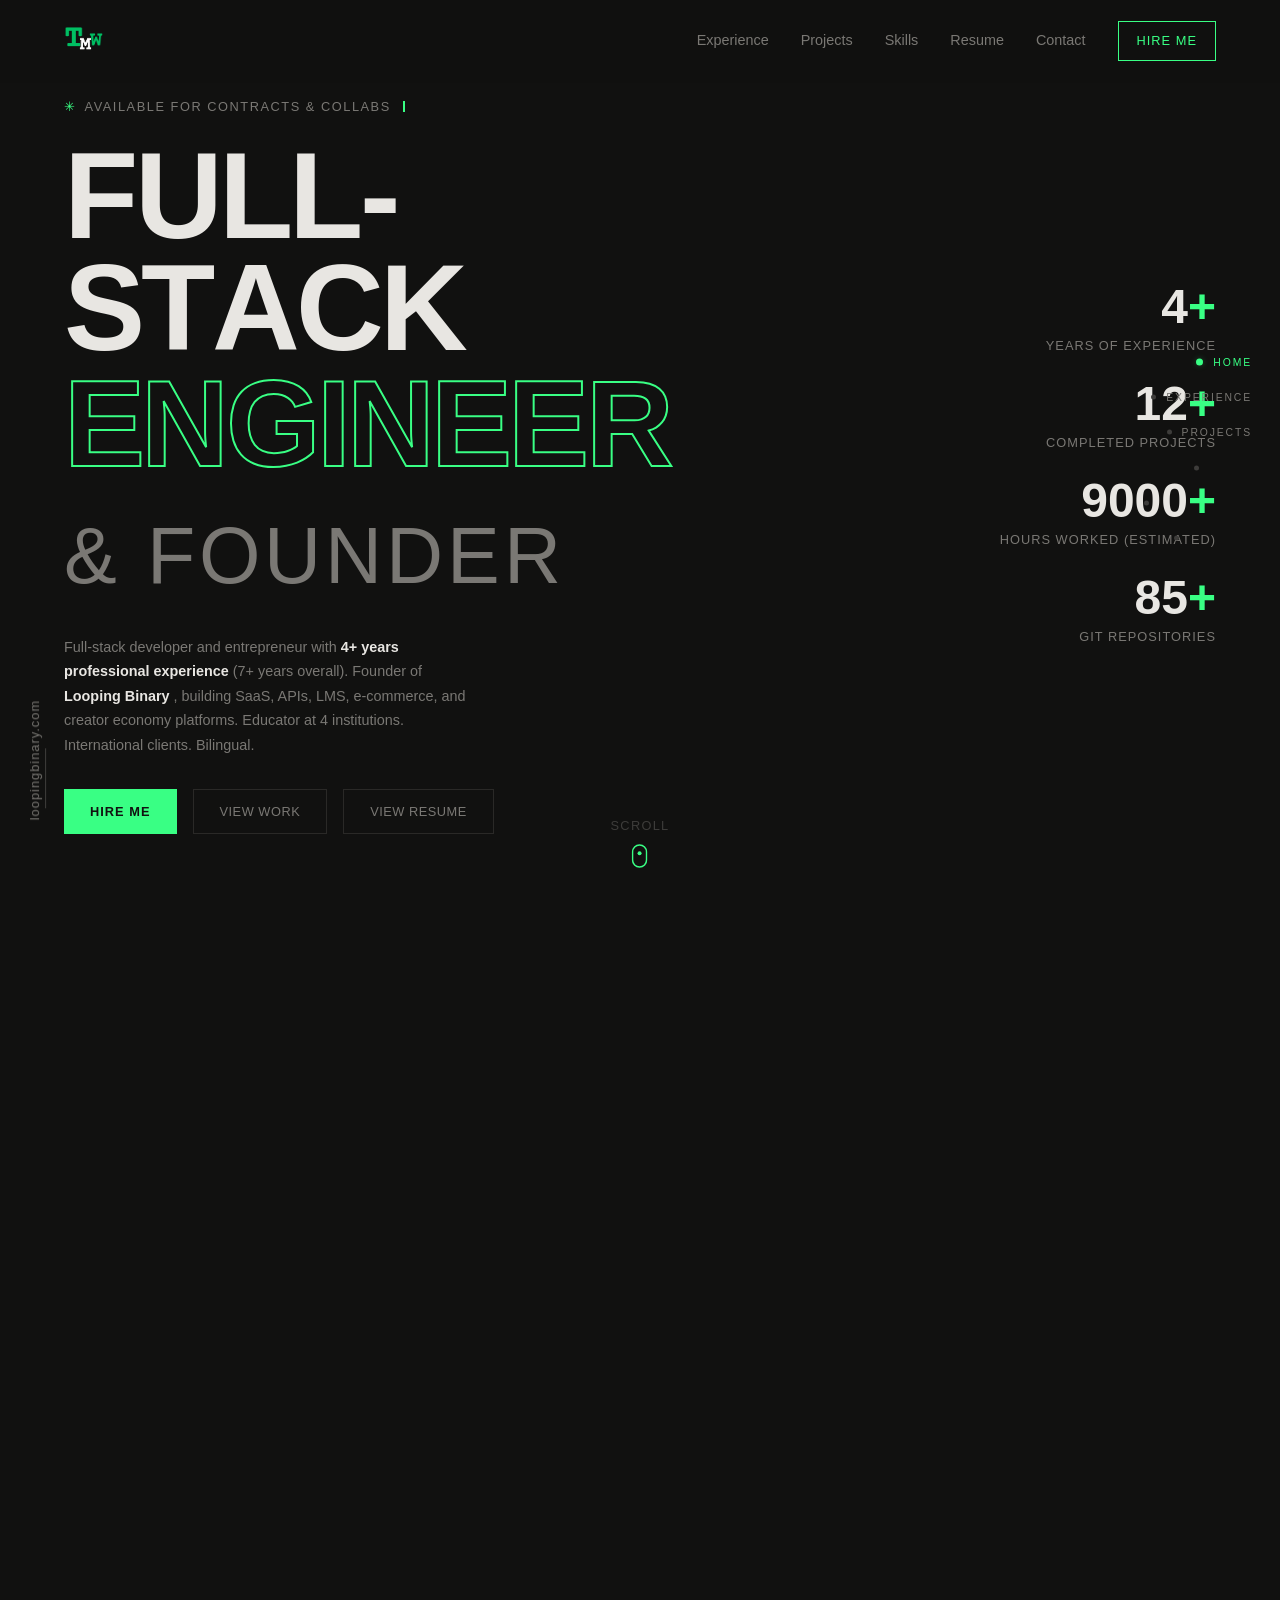
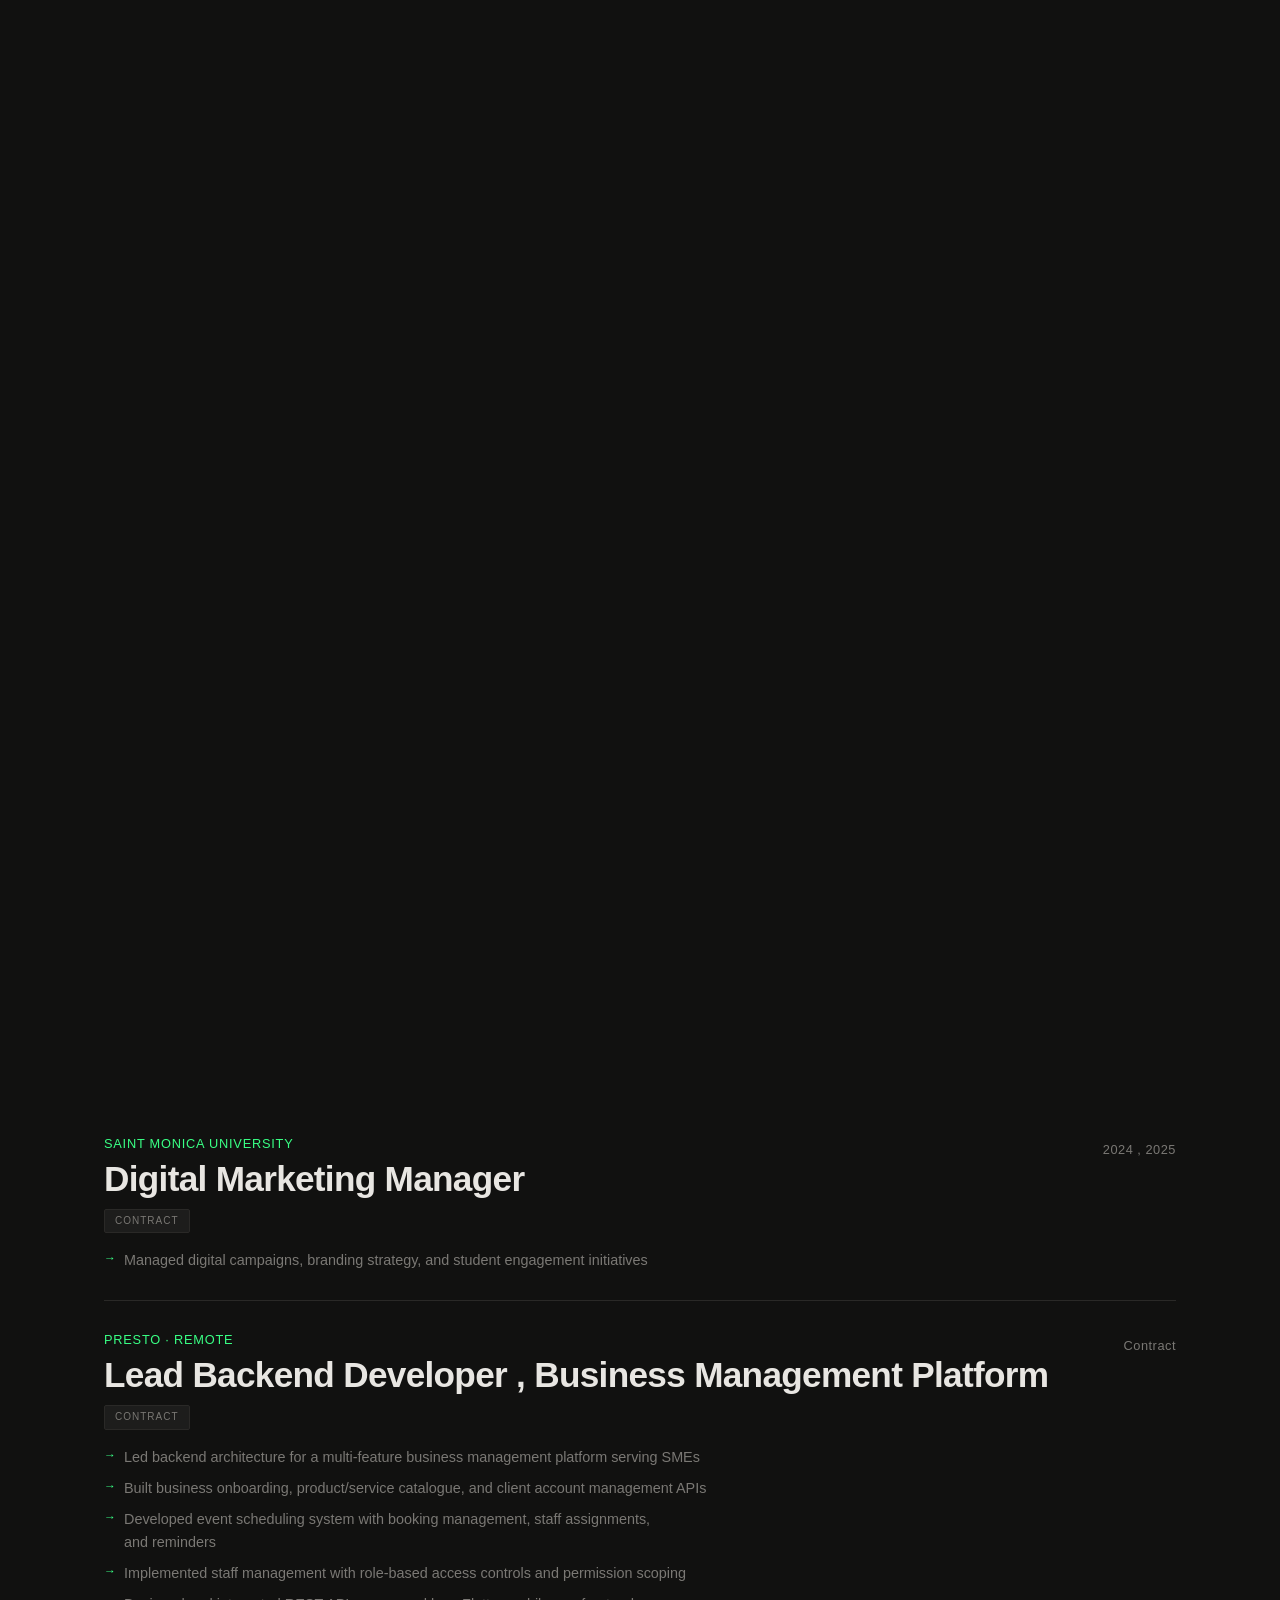
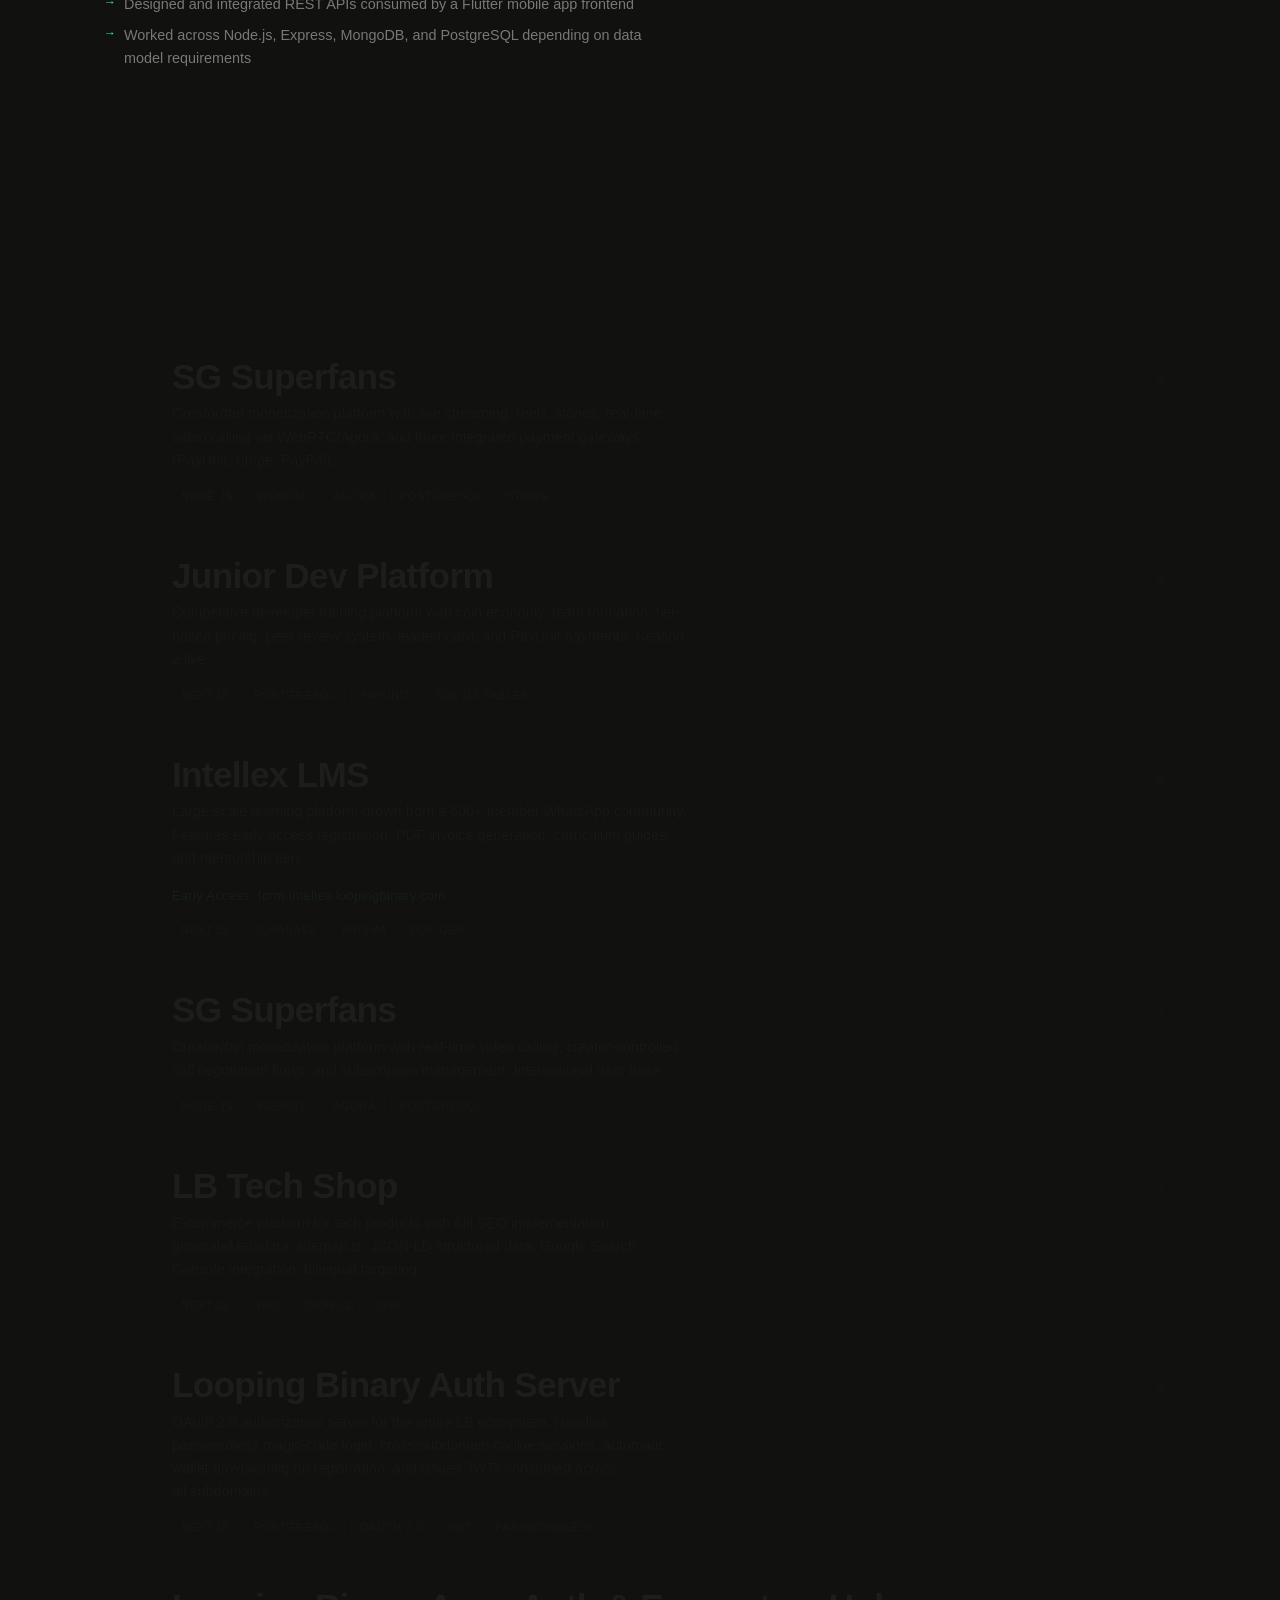
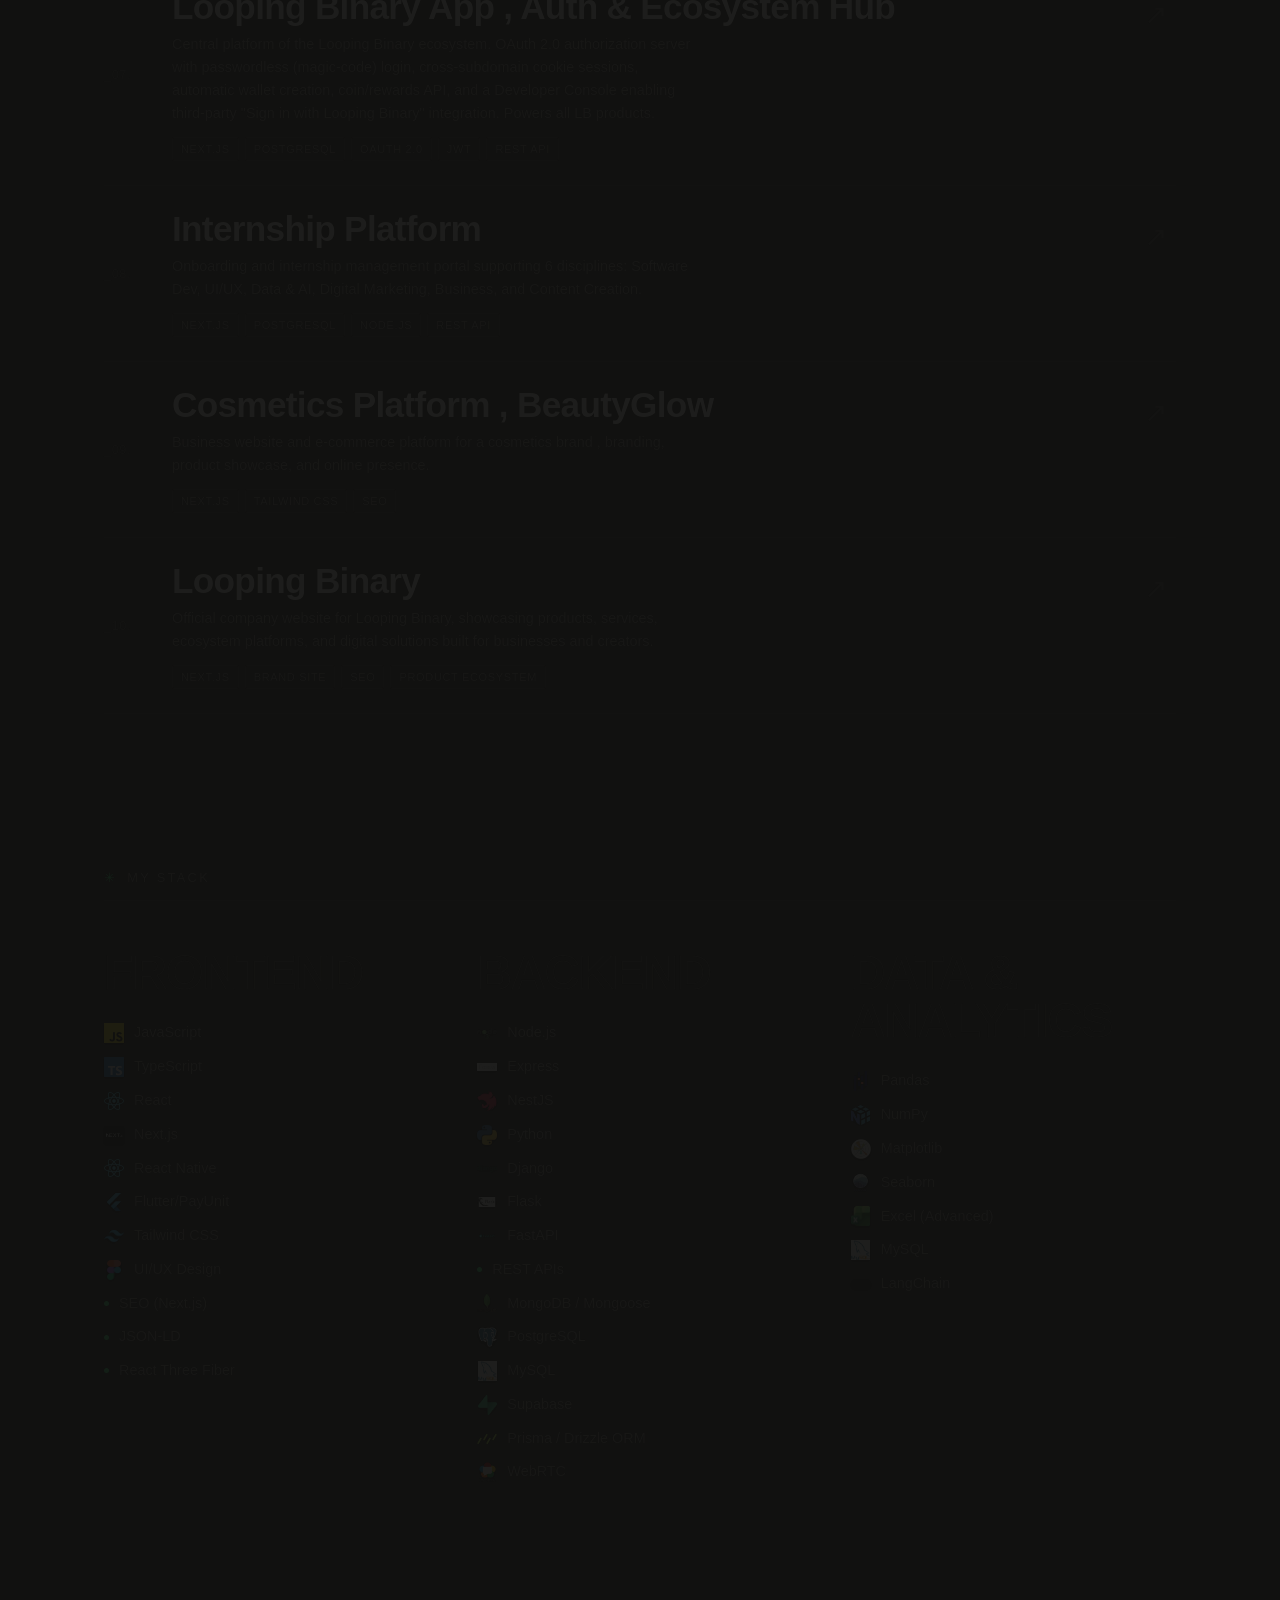
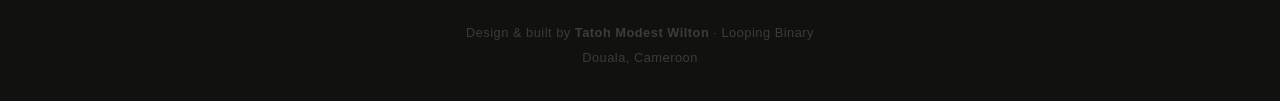
==== index.html @ 810a2c0d "modest wilton" ====
<!DOCTYPE html>
<html lang="en" data-theme="dark">
<head>
  <meta charset="UTF-8" />
  <meta name="viewport" content="width=device-width, initial-scale=1.0" />
  <title>Tatoh Modest Wilton , Full-Stack Engineer</title>
  <meta name="description" content="Full-stack engineer, founder, and educator with 4+ years building production-grade platforms across Africa and beyond." />
  <meta property="og:title" content="Tatoh Modest Wilton , Full-Stack Engineer" />
  <meta property="og:description" content="Founder of Looping Binary. Building scalable SaaS, LMS, and creator platforms." />
  <meta property="og:type" content="website" />

  <!-- Fonts: Clash Display (bold/display) + Satoshi (body) -->
  <link href="https://api.fontshare.com/v2/css?f[]=clash-display@400,500,600,700&f[]=satoshi@300,400,500,700&display=swap" rel="stylesheet" />

  <link rel="icon" type="image/png" href="logo.png" />
  <link rel="stylesheet" href="style.css" />
</head>
<body>

<!-- ============ STAR CANVAS (full-page background) ============ -->
<canvas id="star-canvas" aria-hidden="true"></canvas>

<!-- ============ LOADER ============ -->
<div id="loader" aria-hidden="true">
  <div class="loader-text">
    <span id="loader-name">TATOH<span class="loader-accent">.</span></span>
  </div>
</div>

<!-- ============ SCROLL PROGRESS ============ -->
<div class="scroll-bar" id="scrollBar" aria-hidden="true"></div>

<!-- ============ LEFT EMAIL ============ -->
<div class="side-email" aria-hidden="true">
  <a href="https://loopingbinary.com" target="_blank" rel="noopener">loopingbinary.com</a>
</div>

<!-- ============ NAV ============ -->
<nav class="nav" role="navigation" aria-label="Primary navigation">
  <a href="#" class="nav-logo" aria-label="Home">
    <img src="logo.png" alt="Tatoh Modest logo" />
  </a>
  <button class="nav-hamburger" id="navToggle" aria-label="Open menu" aria-expanded="false">
    <span></span><span></span><span></span>
  </button>
  <div class="nav-menu" id="navMenu" role="menu">
    <a href="#experience" role="menuitem">Experience</a>
    <a href="#projects" role="menuitem">Projects</a>
    <a href="#skills" role="menuitem">Skills</a>
    <a href="tataw_modest_resume.html" role="menuitem">Resume</a>
    <a href="#contact" role="menuitem">Contact</a>
    <a href="mailto:tatohmodest@gmail.com" class="nav-cta" role="menuitem">Hire Me</a>
  </div>
</nav>

<!-- ============ HERO ============ -->
<section class="hero" id="home">
  <div class="particles" id="particles" aria-hidden="true"></div>

  <div class="hero-inner">
    <div class="hero-left">
      <p class="hero-label"><span class="asterisk">✳</span> Available for contracts & collabs</p>
      <h1 class="hero-title">
        FULL-STACK<br/>
        <em>ENGINEER</em><br/>
        <span class="hero-title-line3">&amp; FOUNDER</span>
      </h1>
      <p class="hero-bio">
        Full-stack developer and entrepreneur with <strong>4+ years professional experience</strong> (7+ years overall).
        Founder of <strong>Looping Binary</strong> , building SaaS, APIs, LMS, e-commerce, and creator economy platforms.
        Educator at 4 institutions. International clients. Bilingual.
      </p>
      <div class="hero-actions">
        <a href="#contact" class="btn-primary">Hire Me</a>
        <a href="#projects" class="btn-ghost">View Work</a>
        <a href="tataw_modest_resume.html" class="btn-ghost">View Resume</a>
      </div>
    </div>

    <div class="hero-right">
      <div class="hero-stat reveal-stat" style="--delay:0.1s">
        <span class="stat-num">4<span class="stat-plus">+</span></span>
        <span class="stat-label">Years of Experience</span>
      </div>
      <div class="hero-stat reveal-stat" style="--delay:0.2s">
        <span class="stat-num">12<span class="stat-plus">+</span></span>
        <span class="stat-label">Completed Projects</span>
      </div>
      <div class="hero-stat reveal-stat" style="--delay:0.3s">
        <span class="stat-num">9000<span class="stat-plus">+</span></span>
        <span class="stat-label">Hours Worked (Estimated)</span>
      </div>
      <div class="hero-stat reveal-stat" style="--delay:0.4s">
        <span class="stat-num">85<span class="stat-plus">+</span></span>
        <span class="stat-label">Git Repositories</span>
      </div>
    </div>
  </div>

  <div class="hero-scroll-hint" aria-hidden="true">
    <span>Scroll</span>
    <svg width="16" height="24" viewBox="0 0 16 24" fill="none"><rect x="1" y="1" width="14" height="22" rx="7" stroke="var(--accent)" stroke-width="1.5"/><circle cx="8" cy="7" r="2" fill="var(--accent)"><animate attributeName="cy" values="7;15;7" dur="1.8s" repeatCount="indefinite"/></circle></svg>
  </div>
</section>

<!-- ============ EXPERIENCE ============ -->
<section class="section" id="experience">
  <div class="section-label reveal"><span class="asterisk">✳</span> MY EXPERIENCE</div>

  <div class="exp-list">

    <div class="exp-item reveal">
      <div class="exp-header">
        <div>
          <div class="exp-company">Looping Binary · Douala, Cameroon</div>
          <h2 class="exp-title">Founder &amp; CEO</h2>
          <div class="exp-tags"><span class="tag tag-green">Full-Time</span></div>
        </div>
        <div class="exp-date">2023 , Present</div>
      </div>
      <ul class="exp-bullets">
        <li>Founded and lead a software company building scalable SaaS, e-commerce, LMS, and developer tooling for local and international clients</li>
        <li>Architected the full Looping Binary ecosystem: centralized auth, coin/rewards API, Junior Dev tournament, Intellex LMS, LB Tech Shop, internship portal</li>
        <li>Designed SEO pipelines (Next.js generateMetadata, JSON-LD, sitemap.ts, GSC) with bilingual content strategies for Cameroonian markets</li>
        <li>Launched 6-discipline internship tracks: Software Dev, UI/UX, Data &amp; AI, Digital Marketing, Business, Content Creation</li>
        <li>Grew Intellex from a 600+ member WhatsApp community into a structured LMS with subscription tiers and mentorship</li>
      </ul>
    </div>

    <div class="exp-item reveal">
      <div class="exp-header">
        <div>
          <div class="exp-company">SG Superfans · Canada (Remote)</div>
          <h2 class="exp-title">Lead Backend Developer &amp; Software Engineer</h2>
          <div class="exp-tags"><span class="tag tag-gray">Contract</span></div>
        </div>
        <div class="exp-date">Contract</div>
      </div>
      <ul class="exp-bullets">
        <li>Led backend engineering for an international creator/fan monetization platform with live streaming, reels, stories, and fan engagement features</li>
        <li>Architected real-time video/audio calling with negotiation flows using WebRTC and Agora SDK, with creator-controlled call management</li>
        <li>Built scalable REST APIs and WebSocket infrastructure for real-time notifications, live events, and feed systems</li>
        <li>Integrated three payment gateways , PayUnit, Stripe, and PayPal , for subscriptions, tips, and pay-per-view content</li>
        <li>Designed creator monetization systems: subscription tiers, exclusive content gating, PPV video, and tip mechanics</li>
        <li>Implemented authentication, role-based access, and creator/fan account management at scale</li>
      </ul>
    </div>

    <div class="exp-item reveal">
      <div class="exp-header">
        <div>
          <div class="exp-company">Seven Advanced Academy</div>
          <h2 class="exp-title">Full-Stack Development Instructor</h2>
          <div class="exp-tags"><span class="tag tag-blue">Teaching</span></div>
        </div>
        <div class="exp-date">2023 , Present</div>
      </div>
      <ul class="exp-bullets">
        <li>Teach full-stack development: Next.js, Node.js, MongoDB, PostgreSQL with real-world project-based curriculum</li>
        <li>Mentor junior developers through the Junior Dev Tournament , competitive coding with coin rewards and peer review</li>
        <li>Delivers Excel data analysis: cleaning, pivot tables, and dashboard design</li>
      </ul>
    </div>

    <div class="exp-item reveal">
      <div class="exp-header">
        <div>
          <div class="exp-company">Seven International University</div>
          <h2 class="exp-title">Linux Administration Tutor</h2>
          <div class="exp-tags"><span class="tag tag-blue">Teaching</span></div>
        </div>
        <div class="exp-date">2025 , Present</div>
      </div>
      <ul class="exp-bullets">
        <li>Teaches Linux system administration and practical server management to university-level students</li>
      </ul>
    </div>

    <div class="exp-item reveal">
      <div class="exp-header">
        <div>
          <div class="exp-company">Brains University</div>
          <h2 class="exp-title">OOP Instructor</h2>
          <div class="exp-tags"><span class="tag tag-blue">Teaching</span></div>
        </div>
        <div class="exp-date">2025</div>
      </div>
      <ul class="exp-bullets">
        <li>Delivered Object-Oriented Programming curriculum with emphasis on design patterns and real-world architecture</li>
      </ul>
    </div>

    <div class="exp-item reveal">
      <div class="exp-header">
        <div>
          <div class="exp-company">Saint Monica University</div>
          <h2 class="exp-title">Digital Marketing Manager</h2>
          <div class="exp-tags"><span class="tag tag-gray">Contract</span></div>
        </div>
        <div class="exp-date">2024 , 2025</div>
      </div>
      <ul class="exp-bullets">
        <li>Managed digital campaigns, branding strategy, and student engagement initiatives</li>
      </ul>
    </div>

    <div class="exp-item reveal">
      <div class="exp-header">
        <div>
          <div class="exp-company">Presto · Remote</div>
          <h2 class="exp-title">Lead Backend Developer , Business Management Platform</h2>
          <div class="exp-tags"><span class="tag tag-gray">Contract</span></div>
        </div>
        <div class="exp-date">Contract</div>
      </div>
      <ul class="exp-bullets">
        <li>Led backend architecture for a multi-feature business management platform serving SMEs</li>
        <li>Built business onboarding, product/service catalogue, and client account management APIs</li>
        <li>Developed event scheduling system with booking management, staff assignments, and reminders</li>
        <li>Implemented staff management with role-based access controls and permission scoping</li>
        <li>Designed and integrated REST APIs consumed by a Flutter mobile app frontend</li>
        <li>Worked across Node.js, Express, MongoDB, and PostgreSQL depending on data model requirements</li>
      </ul>
    </div>

  </div>
</section>

<!-- ============ PROJECTS ============ -->
<section class="section" id="projects">
  <div class="section-label reveal"><span class="asterisk">✳</span> SELECTED PROJECTS</div>

  <div class="projects-list">

    <a href="https://sgsuperfans.com" target="_blank" rel="noopener" class="project-item reveal">
      <div class="project-num">_01.</div>
      <div class="project-content">
        <h3 class="project-name">SG Superfans</h3>
        <p class="project-desc">Creator/fan monetization platform with live streaming, reels, stories, real-time video calling via WebRTC/Agora, and three integrated payment gateways (PayUnit, Stripe, PayPal).</p>
        <div class="project-stack">
          <span>Node.js</span><span>WebRTC</span><span>Agora</span><span>PostgreSQL</span><span>Stripe</span>
        </div>
      </div>
      <div class="project-arrow">↗</div>
    </a>

    <a href="https://juniordev.loopingbinary.com" target="_blank" rel="noopener" class="project-item reveal">
      <div class="project-num">_02.</div>
      <div class="project-content">
        <h3 class="project-name">Junior Dev Platform</h3>
        <p class="project-desc">Competitive developer training platform with coin economy, team formation, tier-based pricing, peer review system, leaderboard, and PayUnit payments. Season 2 live.</p>
        <div class="project-stack">
          <span>Next.js</span><span>PostgreSQL</span><span>PayUnit</span><span>SQL (13 tables)</span>
        </div>
      </div>
      <div class="project-arrow">↗</div>
    </a>

    <div class="project-item reveal">
      <div class="project-num">_03.</div>
      <div class="project-content">
        <a href="https://intellex.loopingbinary.com" target="_blank" rel="noopener" class="project-main-link">
          <h3 class="project-name">Intellex LMS</h3>
        </a>
        <p class="project-desc">Large-scale learning platform grown from a 600+ member WhatsApp community. Features early access registration, PDF invoice generation, curriculum guides, and mentorship tiers.</p>
        <a href="https://form.intellex.loopingbinary.com" target="_blank" rel="noopener" class="project-suburl">Early Access: form.intellex.loopingbinary.com</a>
        <div class="project-stack">
          <span>Next.js</span><span>Supabase</span><span>Prisma</span><span>PDF Gen</span>
        </div>
      </div>
      <a href="https://intellex.loopingbinary.com" target="_blank" rel="noopener" class="project-arrow" aria-label="Open Intellex LMS">↗</a>
    </div>

    <a href="https://sgsuperfans.com" target="_blank" rel="noopener" class="project-item reveal">
      <div class="project-num">_04.</div>
      <div class="project-content">
        <h3 class="project-name">SG Superfans</h3>
        <p class="project-desc">Creator/fan monetization platform with real-time video calling, creator-controlled call negotiation flows, and subscription management. International user base.</p>
        <div class="project-stack">
          <span>Node.js</span><span>WebRTC</span><span>Agora</span><span>PostgreSQL</span>
        </div>
      </div>
      <div class="project-arrow">↗</div>
    </a>

    <a href="https://shop.loopingbinary.com" target="_blank" rel="noopener" class="project-item reveal">
      <div class="project-num">_05.</div>
      <div class="project-content">
        <h3 class="project-name">LB Tech Shop</h3>
        <p class="project-desc">E-commerce platform for tech products with full SEO implementation: generateMetadata, sitemap.ts, JSON-LD structured data, Google Search Console integration, bilingual targeting.</p>
        <div class="project-stack">
          <span>Next.js</span><span>SEO</span><span>JSON-LD</span><span>GSC</span>
        </div>
      </div>
      <div class="project-arrow">↗</div>
    </a>

    <a href="https://auth.loopingbinary.com" target="_blank" rel="noopener" class="project-item reveal">
      <div class="project-num">_06.</div>
      <div class="project-content">
        <h3 class="project-name">Looping Binary Auth Server</h3>
        <p class="project-desc">OAuth 2.0 authorization server for the entire LB ecosystem. Handles passwordless magic-code login, cross-subdomain cookie sessions, automatic wallet provisioning on registration, and issues JWTs consumed across all subdomains.</p>
        <div class="project-stack">
          <span>Next.js</span><span>PostgreSQL</span><span>OAuth 2.0</span><span>JWT</span><span>Passwordless</span>
        </div>
      </div>
      <div class="project-arrow">↗</div>
    </a>

    <a href="https://app.loopingbinary.com" target="_blank" rel="noopener" class="project-item reveal">
      <div class="project-num">_07.</div>
      <div class="project-content">
        <h3 class="project-name">Looping Binary App , Auth &amp; Ecosystem Hub</h3>
        <p class="project-desc">Central platform of the Looping Binary ecosystem. OAuth 2.0 authorization server with passwordless (magic-code) login, cross-subdomain cookie sessions, automatic wallet creation, coin/rewards API, and a Developer Console enabling third-party "Sign in with Looping Binary" integration. Powers all LB products.</p>
        <div class="project-stack">
          <span>Next.js</span><span>PostgreSQL</span><span>OAuth 2.0</span><span>JWT</span><span>REST API</span>
        </div>
      </div>
      <div class="project-arrow">↗</div>
    </a>

    <a href="https://intern.loopingbinary.com" target="_blank" rel="noopener" class="project-item reveal">
      <div class="project-num">_08.</div>
      <div class="project-content">
        <h3 class="project-name">Internship Platform</h3>
        <p class="project-desc">Onboarding and internship management portal supporting 6 disciplines: Software Dev, UI/UX, Data &amp; AI, Digital Marketing, Business, and Content Creation.</p>
        <div class="project-stack">
          <span>Next.js</span><span>PostgreSQL</span><span>Node.js</span><span>REST API</span>
        </div>
      </div>
      <div class="project-arrow">↗</div>
    </a>

    <a href="https://beautyglow.loopingbinary.com" target="_blank" rel="noopener" class="project-item reveal">
      <div class="project-num">_09.</div>
      <div class="project-content">
        <h3 class="project-name">Cosmetics Platform , BeautyGlow</h3>
        <p class="project-desc">Business website and e-commerce platform for a cosmetics brand , branding, product showcase, and online presence.</p>
        <div class="project-stack">
          <span>Next.js</span><span>Tailwind CSS</span><span>SEO</span>
        </div>
      </div>
      <div class="project-arrow">↗</div>
    </a>

    <a href="https://loopingbinary.com" target="_blank" rel="noopener" class="project-item reveal">
      <div class="project-num">_10.</div>
      <div class="project-content">
        <h3 class="project-name">Looping Binary</h3>
        <p class="project-desc">Official company website for Looping Binary, showcasing products, services, ecosystem platforms, and digital solutions built for businesses and creators.</p>
        <div class="project-stack">
          <span>Next.js</span><span>Brand Site</span><span>SEO</span><span>Product Ecosystem</span>
        </div>
      </div>
      <div class="project-arrow">↗</div>
    </a>

  </div>
</section>

<!-- ============ SKILLS ============ -->
<section class="section" id="skills">
  <div class="section-label reveal"><span class="asterisk">✳</span> MY STACK</div>

  <div class="skills-grid">

    <div class="skill-category reveal">
      <div class="skill-cat-label">FRONTEND</div>
      <div class="skill-items">
        <div class="skill-item"><img class="skill-icon" src="skills/frontend/js.png" alt="JavaScript logo" />JavaScript</div>
        <div class="skill-item"><img class="skill-icon" src="skills/frontend/typescript.png" alt="TypeScript logo" />TypeScript</div>
        <div class="skill-item"><img class="skill-icon" src="skills/frontend/reactjs.png" alt="React logo" />React</div>
        <div class="skill-item"><img class="skill-icon" src="skills/frontend/nextjs.png" alt="Next.js logo" />Next.js</div>
        <div class="skill-item"><img class="skill-icon" src="skills/frontend/reactjs.png" alt="React Native logo" />React Native</div>
        <div class="skill-item"><img class="skill-icon" src="skills/frontend/flutter.png" alt="Flutter logo" />Flutter/PayUnit</div>
        <div class="skill-item"><img class="skill-icon" src="skills/frontend/tailwindcss.png" alt="Tailwind CSS logo" />Tailwind CSS</div>
        <div class="skill-item"><img class="skill-icon" src="skills/frontend/uiux.png" alt="UI and UX logo" />UI/UX Design</div>
        <div class="skill-item"><span class="skill-dot"></span>SEO (Next.js)</div>
        <div class="skill-item"><span class="skill-dot"></span>JSON-LD</div>
        <div class="skill-item"><span class="skill-dot"></span>React Three Fiber</div>
      </div>
    </div>

    <div class="skill-category reveal">
      <div class="skill-cat-label">BACKEND</div>
      <div class="skill-items">
        <div class="skill-item"><img class="skill-icon" src="skills/backend/nodejs.png" alt="Node.js logo" />Node.js</div>
        <div class="skill-item"><img class="skill-icon" src="skills/backend/expressjs.png" alt="Express logo" />Express</div>
        <div class="skill-item"><img class="skill-icon" src="skills/backend/nestjs.png" alt="NestJS logo" />NestJS</div>
        <div class="skill-item"><img class="skill-icon" src="skills/backend/python.png" alt="Python logo" />Python</div>
        <div class="skill-item"><img class="skill-icon" src="skills/backend/django.png" alt="Django logo" />Django</div>
        <div class="skill-item"><img class="skill-icon" src="skills/backend/flask.png" alt="Flask logo" />Flask</div>
        <div class="skill-item"><img class="skill-icon" src="skills/backend/fastapi.png" alt="FastAPI logo" />FastAPI</div>
        <div class="skill-item"><span class="skill-dot"></span>REST APIs</div>
        <div class="skill-item"><img class="skill-icon" src="skills/backend/mongodb.png" alt="MongoDB logo" />MongoDB / Mongoose</div>
        <div class="skill-item"><img class="skill-icon" src="skills/backend/postgres.png" alt="PostgreSQL logo" />PostgreSQL</div>
        <div class="skill-item"><img class="skill-icon" src="skills/backend/mysql.png" alt="MySQL logo" />MySQL</div>
        <div class="skill-item"><img class="skill-icon" src="skills/backend/supabase.png" alt="Supabase logo" />Supabase</div>
        <div class="skill-item"><img class="skill-icon" src="skills/backend/drizzle.png" alt="Drizzle logo" />Prisma / Drizzle ORM</div>
        <div class="skill-item"><img class="skill-icon" src="skills/backend/webrtc.png" alt="WebRTC logo" />WebRTC</div>
      </div>
    </div>

    <div class="skill-category reveal">
      <div class="skill-cat-label">DATA &amp; ANALYTICS</div>
      <div class="skill-items">
        <div class="skill-item"><img class="skill-icon" src="skills/data/pandas.png" alt="Pandas logo" />Pandas</div>
        <div class="skill-item"><img class="skill-icon" src="skills/data/numpy.png" alt="NumPy logo" />NumPy</div>
        <div class="skill-item"><img class="skill-icon" src="skills/data/matplotlib.png" alt="Matplotlib logo" />Matplotlib</div>
        <div class="skill-item"><img class="skill-icon" src="skills/data/seaborn.png" alt="Seaborn logo" />Seaborn</div>
        <div class="skill-item"><img class="skill-icon" src="skills/data/excel.png" alt="Excel logo" />Excel (Advanced)</div>
        <div class="skill-item"><img class="skill-icon" src="skills/backend/mysql.png" alt="MySQL logo" />MySQL</div>
        <div class="skill-item"><img class="skill-icon" src="skills/data/langchain.png" alt="LangChain logo" />LangChain</div>
      </div>
    </div>

    <div class="skill-category reveal">
      <div class="skill-cat-label">INFRA &amp; TOOLS</div>
      <div class="skill-items">
        <div class="skill-item"><img class="skill-icon" src="skills/infra/docker.png" alt="Docker logo" />Docker</div>
        <div class="skill-item"><img class="skill-icon" src="skills/infra/kubernates.png" alt="Kubernetes logo" />Kubernetes</div>
        <div class="skill-item"><img class="skill-icon" src="skills/infra/linux.png" alt="Linux logo" />Linux / Nginx</div>
        <div class="skill-item"><img class="skill-icon" src="skills/infra/git.png" alt="Git logo" />Git / GitHub</div>
        <div class="skill-item"><img class="skill-icon" src="skills/infra/s3.png" alt="AWS S3 logo" />AWS S3</div>
        <div class="skill-item"><img class="skill-icon" src="skills/infra/flutterwave.png" alt="Flutterwave logo" />Flutterwave/PayUnit</div>
        <div class="skill-item"><img class="skill-icon" src="skills/infra/agora.png" alt="Agora logo" />Agora / 100ms</div>
        <div class="skill-item"><img class="skill-icon" src="skills/infra/googlesearchconsole.png" alt="Google Search Console logo" />Google Search Console</div>
      </div>
    </div>

  </div>
</section>

<!-- ============ ABOUT / EDUCATION ============ -->
<section class="section" id="about">
  <div class="section-label reveal"><span class="asterisk">✳</span> BACKGROUND</div>

  <div class="about-grid">
    <div class="about-card reveal">
      <img class="about-card-img" src="background/me.png" alt="Self-taught engineer illustration" />
      <h3>Self-Taught Engineer</h3>
      <p>7+ years of programming. 4 years professional. Deep learning through Udemy, Coursera, LinkedIn Learning, and Amazon Technical Books.</p>
    </div>
    <div class="about-card reveal">
      <img class="about-card-img" src="background/bulp.png" alt="Education and ideas illustration" />
      <h3>Educator at 4 Institutions</h3>
      <p>Full-stack development, Linux administration, OOP, Excel data analysis , taught at Seven Advanced Academy, Seven International University, Brains University, and Saint Monica University.</p>
    </div>
    <div class="about-card reveal">
      <img class="about-card-img" src="background/help.png" alt="Founder and growth illustration" />
      <h3>Founder &amp; Entrepreneur</h3>
      <p>Built Looping Binary from scratch , a software company with structured internship tracks across 6 disciplines and products serving users in Africa, Canada, and beyond.</p>
    </div>
    <div class="about-card reveal">
      <img class="about-card-img" src="background/content.png" alt="Content creation illustration" />
      <h3>Content Creator</h3>
      <p>Active on LinkedIn &amp; TikTok. Built and scaled a 600+ learner tech community from a WhatsApp group to a structured LMS. English &amp; French.</p>
    </div>
  </div>
</section>

<!-- ============ CONTACT ============ -->
<section class="section contact-section" id="contact">
  <div class="contact-inner reveal">
    <p class="contact-prompt">Have a project in mind?</p>
    <a href="mailto:tatohmodest@gmail.com" class="contact-email">tatohmodest@gmail.com</a>
    <div class="contact-links">
      <a href="https://loopingbinary.com" target="_blank" rel="noopener">LoopingBinary.com</a>
      <span>·</span>
      <a href="https://github.com/tatohmodest" target="_blank" rel="noopener">GitHub</a>
      <span>·</span>
      <a href="https://www.linkedin.com/in/tatoh-modest-97036a212/" target="_blank" rel="noopener">LinkedIn</a>
      <span>·</span>
      <a href="https://www.tiktok.com/@modest_wilton" target="_blank" rel="noopener">TikTok</a>
      <span>·</span>
      <a href="https://wa.me/237650318856" target="_blank" rel="noopener">+237 650 318 856</a>
    </div>
    <p class="contact-availability">Open to international contracts &amp; collaborations · English &amp; French</p>
  </div>
</section>

<!-- ============ FOOTER ============ -->
<footer class="footer">
  <p>Design &amp; built by <strong>Tatoh Modest Wilton</strong> · Looping Binary</p>
  <p class="footer-location">Douala, Cameroon</p>
</footer>

<script src="script.js"></script>
<script data-pplx-inline-edit>
(function(){
  if(window===window.top)return;
  function inlineAll(orig,clone){
    if(orig.nodeType!==1)return;
    try{
      var cs=getComputedStyle(orig);
      var t='';
      for(var i=0;i<cs.length;i++){t+=cs[i]+':'+cs.getPropertyValue(cs[i])+';';}
      clone.style.cssText=t;
    }catch(e){}
    var oc=orig.children,cc=clone.children;
    for(var j=0;j<oc.length&&j<cc.length;j++){inlineAll(oc[j],cc[j]);}
  }
  function stripExternal(clone){
    var imgs=clone.querySelectorAll('img');
    for(var i=0;i<imgs.length;i++){
      var s=imgs[i].getAttribute('src');
      if(s&&!s.startsWith('data:'))imgs[i].removeAttribute('src');
    }
    var all=clone.querySelectorAll('*');
    for(var i=0;i<all.length;i++){
      var st=all[i].style.cssText;
      if(st&&st.indexOf('url(')>=0){
        all[i].style.cssText=st.replace(/url\(["']?(?!data:)[^)"']*["']?\)/gi,'none');
      }
    }
  }
  window.addEventListener('message',function(e){
    if(!e.data||e.data.type!=='INLINE_EDIT_CAPTURE_REQUEST')return;
    var scrollX=window.scrollX||window.pageXOffset||0;
    var scrollY=window.scrollY||window.pageYOffset||0;
    var w=window.innerWidth,h=window.innerHeight;
    try{
      var clone=document.documentElement.cloneNode(true);
      var rm=clone.querySelectorAll('script,link[rel="stylesheet"],style');
      for(var i=0;i<rm.length;i++){rm[i].remove();}
      inlineAll(document.documentElement,clone);
      stripExternal(clone);
      var html=new XMLSerializer().serializeToString(clone);
      var svg='<svg xmlns="http://www.w3.org/2000/svg" width="'+w+'" height="'+h+'">'
        +'<foreignObject width="100%" height="100%">'
        +'<div xmlns="http://www.w3.org/1999/xhtml" style="width:'+w+'px;height:'+h+'px;overflow:hidden">'
        +'<div style="transform:translate(-'+scrollX+'px,-'+scrollY+'px);transform-origin:top left">'
        +html+'</div></div></foreignObject></svg>';
      var svgUrl='data:image/svg+xml;charset=utf-8,'+encodeURIComponent(svg);
      var img=new Image();
      img.onload=function(){
        var c=document.createElement('canvas');c.width=w;c.height=h;
        c.getContext('2d').drawImage(img,0,0);
        window.parent.postMessage({type:'INLINE_EDIT_SCREENSHOT_RESULT',dataUrl:c.toDataURL('image/png'),scrollX:scrollX,scrollY:scrollY},'*');
      };
      img.onerror=function(){
        window.parent.postMessage({type:'INLINE_EDIT_SCREENSHOT_RESULT',dataUrl:null,scrollX:scrollX,scrollY:scrollY},'*');
      };
      img.src=svgUrl;
    }catch(err){
      window.parent.postMessage({type:'INLINE_EDIT_SCREENSHOT_RESULT',dataUrl:null,scrollX:scrollX,scrollY:scrollY},'*');
    }
  });
})();
</script></body>
</html>
---- style.css ----
/* =============================================
   TATAW MODEST — RESUME SITE
   Dark editorial portfolio, inspired by tajmirul.site
   ============================================= */

/* ---- TOKENS ---- */
:root {
  --font-display: 'Clash Display', 'Arial Black', sans-serif;
  --font-body: 'Satoshi', 'Inter', sans-serif;

  --bg: #111110;
  --surface: #171614;
  --surface-2: #1e1d1b;
  --border: #2a2927;
  --text: #e8e6e2;
  --text-muted: #7a7874;
  --text-faint: #3d3c3a;
  --accent: #39ff84;
  --accent-dim: rgba(57, 255, 132, 0.12);
  --accent-glow: rgba(57, 255, 132, 0.25);

  --text-xs:   clamp(0.68rem,  0.65rem + 0.2vw,  0.8rem);
  --text-sm:   clamp(0.8rem,   0.75rem + 0.25vw, 0.9rem);
  --text-base: clamp(0.875rem, 0.85rem + 0.15vw, 1rem);
  --text-lg:   clamp(1rem,     0.9rem  + 0.6vw,  1.25rem);
  --text-xl:   clamp(1.2rem,   1rem    + 0.9vw,  1.75rem);
  --text-2xl:  clamp(1.4rem,   0.9rem  + 1.8vw,  2.2rem);
  --text-3xl:  clamp(1.8rem,   0.8rem  + 3vw,    3rem);
  --text-hero: clamp(3.5rem,   2rem    + 7vw,  12rem);

  --radius-sm: 4px;
  --radius-md: 8px;
  --radius-lg: 16px;

  --transition: 220ms cubic-bezier(0.16, 1, 0.3, 1);

  --content: 1200px;
  --gutter: clamp(1.25rem, 5vw, 4rem);
}

/* ---- RESET ---- */
*, *::before, *::after { box-sizing: border-box; margin: 0; padding: 0; }
html {
  -webkit-font-smoothing: antialiased;
  -moz-osx-font-smoothing: grayscale;
  text-rendering: optimizeLegibility;
  scroll-behavior: smooth;
  scroll-padding-top: 80px;
}
body {
  min-height: 100dvh;
  line-height: 1.65;
  font-family: var(--font-body);
  font-size: var(--text-base);
  color: var(--text);
  background-color: var(--bg);
  overflow-x: hidden;
}
img, svg { display: block; max-width: 100%; }
a { color: inherit; text-decoration: none; }
ul { list-style: none; padding: 0; }
button { cursor: pointer; background: none; border: none; font: inherit; color: inherit; }
h1,h2,h3,h4 { text-wrap: balance; line-height: 1.1; }
p, li { text-wrap: pretty; }

/* ---- STAR CANVAS (full-page background particles) ---- */
#star-canvas {
  position: fixed;
  top: 0; left: 0;
  width: 100%; height: 100%;
  pointer-events: none;
  z-index: 0;
}

/* ---- PARTICLES (legacy container, kept for markup compat) ---- */
.particles {
  position: absolute; inset: 0;
  pointer-events: none;
  overflow: hidden;
  z-index: 0;
}

/* ---- SCROLL BAR ---- */
.scroll-bar {
  position: fixed;
  top: 0; right: 0;
  width: 3px;
  height: 0%;
  background: var(--accent);
  z-index: 1000;
  transition: height 0.1s linear;
}

/* ---- SIDE EMAIL ---- */
.side-email {
  position: fixed;
  left: 24px;
  bottom: 80px;
  writing-mode: vertical-rl;
  transform: rotate(180deg);
  z-index: 100;
  font-family: var(--font-body);
  font-size: var(--text-xs);
  color: var(--text-muted);
  letter-spacing: 0.08em;
  transition: color var(--transition);
}
.side-email a { color: inherit; transition: color var(--transition); }
.side-email a:hover { color: var(--accent); }
.side-email::after {
  content: '';
  display: block;
  width: 1px;
  height: 60px;
  background: var(--text-faint);
  margin: 12px auto 0;
}
@media (max-width: 900px) { .side-email { display: none; } }

/* ---- NAV ---- */
.nav {
  position: fixed;
  top: 0; left: 0; right: 0;
  z-index: 200;
  display: flex;
  align-items: center;
  justify-content: space-between;
  padding: 20px var(--gutter);
  background: color-mix(in srgb, var(--bg) 85%, transparent);
  backdrop-filter: blur(12px);
  -webkit-backdrop-filter: blur(12px);
  border-bottom: 1px solid transparent;
  transition: border-color var(--transition), background var(--transition);
}
.nav.scrolled { border-color: var(--border); }
.nav-logo { display: flex; align-items: center; gap: 8px; }
.nav-logo img {
  width: 42px;
  height: 42px;
  object-fit: contain;
  display: block;
}
.nav-menu {
  display: flex;
  align-items: center;
  gap: clamp(1rem, 3vw, 2rem);
  font-size: var(--text-sm);
  color: var(--text-muted);
}
.nav-menu a { transition: color var(--transition); position: relative; }
.nav-menu a:not(.nav-cta)::after {
  content: '';
  position: absolute;
  bottom: -2px; left: 0;
  width: 0; height: 1px;
  background: var(--accent);
  transition: width var(--transition);
}
.nav-menu a:not(.nav-cta):hover::after { width: 100%; }
.nav-menu a:hover { color: var(--text); }
.nav-cta {
  padding: 8px 18px;
  border: 1px solid var(--accent);
  color: var(--accent) !important;
  font-size: var(--text-xs);
  letter-spacing: 0.08em;
  text-transform: uppercase;
  transition: background var(--transition), color var(--transition) !important;
}
.nav-cta:hover { background: var(--accent); color: var(--bg) !important; }
.nav-hamburger {
  display: none;
  flex-direction: column;
  gap: 5px;
  padding: 4px;
}
.nav-hamburger span {
  display: block; width: 22px; height: 1.5px;
  background: var(--text);
  transition: transform var(--transition), opacity var(--transition);
}
@media (max-width: 768px) {
  .nav-hamburger { display: flex; }
  .nav-menu {
    position: fixed;
    top: 0; right: -100%;
    width: min(280px, 80vw);
    height: 100dvh;
    background: var(--surface);
    flex-direction: column;
    align-items: flex-start;
    justify-content: center;
    padding: var(--gutter);
    gap: 2rem;
    font-size: var(--text-lg);
    transition: right var(--transition);
    border-left: 1px solid var(--border);
  }
  .nav-menu.open { right: 0; }
  .nav-hamburger[aria-expanded="true"] span:nth-child(1) { transform: translateY(6.5px) rotate(45deg); }
  .nav-hamburger[aria-expanded="true"] span:nth-child(2) { opacity: 0; }
  .nav-hamburger[aria-expanded="true"] span:nth-child(3) { transform: translateY(-6.5px) rotate(-45deg); }
}

/* ---- LOADER ---- */
#loader {
  position: fixed; inset: 0;
  background: var(--bg);
  z-index: 9999;
  display: flex;
  align-items: center;
  justify-content: center;
  transition: opacity 0.5s ease, visibility 0.5s ease;
}
#loader.done { opacity: 0; visibility: hidden; }
.loader-text {
  font-family: var(--font-display);
  font-size: var(--text-hero);
  font-weight: 700;
  color: var(--text);
  letter-spacing: -0.03em;
  overflow: hidden;
}
#loader-name {
  display: inline-block;
  clip-path: inset(0 100% 0 0);
  animation: revealText 1.2s cubic-bezier(0.16, 1, 0.3, 1) 0.3s forwards;
}
.loader-accent { color: var(--accent); }
@keyframes revealText {
  from { clip-path: inset(0 100% 0 0); }
  to   { clip-path: inset(0 0% 0 0); }
}

/* ---- HERO ---- */
.hero {
  position: relative;
  min-height: 100dvh;
  display: flex;
  flex-direction: column;
  justify-content: center;
  padding: 90px var(--gutter) 60px;
  overflow: hidden;
}
.hero-inner {
  position: relative;
  z-index: 1;
  max-width: var(--content);
  margin: 0 auto;
  width: 100%;
  display: flex;
  justify-content: space-between;
  align-items: center;
  gap: clamp(1.5rem, 4vw, 4rem);
}
.hero-left { flex: 1; max-width: 620px; }
.hero-right {
  display: flex;
  flex-direction: column;
  gap: 1.5rem;
  text-align: right;
  flex-shrink: 0;
}
.hero-label {
  font-size: var(--text-xs);
  letter-spacing: 0.12em;
  text-transform: uppercase;
  color: var(--text-muted);
  margin-bottom: 1.5rem;
  display: flex;
  align-items: center;
  gap: 8px;
  opacity: 0;
  transform: translateY(12px);
  transition: opacity 0.7s cubic-bezier(0.16, 1, 0.3, 1),
              transform 0.7s cubic-bezier(0.16, 1, 0.3, 1);
}
.hero-label.anim-in {
  opacity: 1;
  transform: translateY(0);
}
.hero-label::after {
  content: '';
  display: inline-block;
  width: 2px;
  height: 0.85em;
  background: var(--accent);
  margin-left: 4px;
  vertical-align: middle;
  animation: blinkCaret 1s step-end infinite;
}
@keyframes blinkCaret {
  0%, 100% { opacity: 1; }
  50%       { opacity: 0; }
}
.asterisk {
  color: var(--accent);
  display: inline-block;
  animation: asteriskSpin 10s linear infinite;
}
@keyframes asteriskSpin {
  to { transform: rotate(360deg); }
}
.hero-title {
  font-family: var(--font-display);
  font-size: var(--text-hero);
  font-weight: 700;
  letter-spacing: -0.03em;
  line-height: 0.92;
  margin-bottom: 2rem;
  color: var(--text);
}
.hero-title em {
  font-style: normal;
  color: var(--accent);
  -webkit-text-fill-color: transparent;
  -webkit-text-stroke: 2px var(--accent);
}
.hero-title-line3 {
  color: var(--text-muted);
  font-size: 0.65em;
  font-weight: 400;
  letter-spacing: 0.05em;
}
.hero-bio {
  font-size: var(--text-sm);
  color: var(--text-muted);
  line-height: 1.7;
  max-width: 52ch;
  margin-bottom: 2rem;
  opacity: 0;
  transform: translateY(12px);
  transition: opacity 0.7s cubic-bezier(0.16, 1, 0.3, 1) 0.18s,
              transform 0.7s cubic-bezier(0.16, 1, 0.3, 1) 0.18s;
}
.hero-bio.anim-in { opacity: 1; transform: translateY(0); }
.hero-bio strong { color: var(--text); }
.hero-actions {
  display: flex; gap: 1rem; flex-wrap: wrap;
  opacity: 0;
  transform: translateY(12px);
  transition: opacity 0.7s cubic-bezier(0.16, 1, 0.3, 1) 0.34s,
              transform 0.7s cubic-bezier(0.16, 1, 0.3, 1) 0.34s;
}
.hero-actions.anim-in { opacity: 1; transform: translateY(0); }
.btn-primary {
  display: inline-flex;
  align-items: center;
  padding: 11px 26px;
  background: var(--accent);
  color: var(--bg);
  font-family: var(--font-display);
  font-weight: 600;
  font-size: var(--text-xs);
  letter-spacing: 0.08em;
  text-transform: uppercase;
  transition: background var(--transition), transform var(--transition), box-shadow var(--transition);
}
.btn-primary:hover {
  background: #fff;
  box-shadow: 0 0 24px var(--accent-glow);
  transform: translateY(-1px);
}
.btn-ghost {
  display: inline-flex;
  align-items: center;
  padding: 11px 26px;
  border: 1px solid var(--border);
  color: var(--text-muted);
  font-size: var(--text-xs);
  letter-spacing: 0.04em;
  text-transform: uppercase;
  transition: border-color var(--transition), color var(--transition);
}
.btn-ghost:hover { border-color: var(--accent); color: var(--accent); }

/* STATS */
.hero-stat { opacity: 0; transform: translateY(20px); }
.hero-stat.visible { animation: fadeUp 0.6s cubic-bezier(0.16, 1, 0.3, 1) var(--delay, 0s) forwards; }
@keyframes fadeUp {
  to { opacity: 1; transform: translateY(0); }
}

/* ---- HERO TITLE CHAR-SPLIT ANIMATION ---- */
.char-line {
  overflow: hidden;
  display: block;
  padding-bottom: 0.04em; /* prevent descender clip */
}
.char {
  display: inline-block;
  opacity: 0;
  transform: translateY(110%);
  will-change: transform, opacity;
}
.hero-title.chars-ready .char {
  animation: charUp 0.85s cubic-bezier(0.16, 1, 0.3, 1) calc(var(--i) * 28ms) forwards;
}
@keyframes charUp {
  to { transform: translateY(0); opacity: 1; }
}

.stat-num {
  display: block;
  font-family: var(--font-display);
  font-size: var(--text-3xl);
  font-weight: 700;
  color: var(--text);
  line-height: 1;
}
.stat-plus { color: var(--accent); }
.stat-label {
  display: block;
  font-size: var(--text-xs);
  color: var(--text-muted);
  letter-spacing: 0.08em;
  text-transform: uppercase;
  margin-top: 4px;
}

.hero-scroll-hint {
  position: absolute;
  bottom: 32px;
  left: 50%;
  transform: translateX(-50%);
  display: flex;
  flex-direction: column;
  align-items: center;
  gap: 8px;
  font-size: var(--text-xs);
  color: var(--text-faint);
  letter-spacing: 0.1em;
  text-transform: uppercase;
  z-index: 1;
}

@media (max-width: 768px) {
  .hero-inner { flex-direction: column; align-items: flex-start; }
  .hero-right { flex-direction: row; flex-wrap: wrap; gap: 1.5rem; text-align: left; }
  .hero-title { font-size: clamp(3.2rem, 16vw, 7rem); }
}

/* ---- SECTION ---- */
.section {
  max-width: var(--content);
  margin: 0 auto;
  padding: clamp(2.5rem, 6vw, 5rem) var(--gutter);
}

.section-label {
  font-size: var(--text-xs);
  letter-spacing: 0.18em;
  text-transform: uppercase;
  color: var(--text-muted);
  margin-bottom: clamp(1.5rem, 4vw, 3rem);
  display: flex;
  align-items: center;
  gap: 10px;
  padding-bottom: 0.75rem;
  border-bottom: 1px solid var(--border);
}
/* Section labels slide in from the left instead of up */
.section-label.reveal {
  transform: translateX(-28px);
}
.section-label.reveal.visible {
  transform: translateX(0);
}

/* ---- EXPERIENCE ---- */
.exp-list { display: flex; flex-direction: column; gap: 0; }
.exp-item {
  padding: clamp(1rem, 2.5vw, 1.75rem) 0;
  border-bottom: 1px solid var(--border);
  transition: background var(--transition);
}
.exp-item:last-child { border-bottom: none; }
.exp-header {
  display: flex;
  justify-content: space-between;
  align-items: flex-start;
  gap: 1rem;
  margin-bottom: 1rem;
}
.exp-company {
  font-size: var(--text-xs);
  color: var(--accent);
  letter-spacing: 0.06em;
  text-transform: uppercase;
  margin-bottom: 6px;
}
.exp-title {
  font-family: var(--font-display);
  font-size: var(--text-2xl);
  font-weight: 600;
  color: var(--text);
  letter-spacing: -0.02em;
  line-height: 1.1;
}
.exp-date {
  font-size: var(--text-xs);
  color: var(--text-muted);
  white-space: nowrap;
  padding-top: 6px;
  letter-spacing: 0.04em;
}
.exp-tags { display: flex; gap: 8px; margin-top: 10px; }
.tag {
  font-size: 10px;
  letter-spacing: 0.1em;
  text-transform: uppercase;
  padding: 3px 10px;
  border-radius: 2px;
  font-weight: 500;
}
.tag-green { background: var(--accent-dim); color: var(--accent); border: 1px solid rgba(57,255,132,0.3); }
.tag-gray  { background: rgba(255,255,255,0.05); color: var(--text-muted); border: 1px solid var(--border); }
.tag-blue  { background: rgba(99,179,237,0.1); color: #63b3ed; border: 1px solid rgba(99,179,237,0.3); }

.exp-bullets {
  padding-left: 0;
  display: flex; flex-direction: column; gap: 8px;
  margin-top: 1rem;
}
.exp-bullets li {
  font-size: var(--text-sm);
  color: var(--text-muted);
  padding-left: 20px;
  position: relative;
  line-height: 1.6;
  max-width: 80ch;
}
.exp-bullets li::before {
  content: '→';
  position: absolute; left: 0;
  color: var(--accent);
  font-size: 12px;
}

@media (max-width: 600px) {
  .exp-header { flex-direction: column; }
  .exp-title { font-size: var(--text-xl); }
}

/* ---- PROJECTS ---- */
.projects-list { display: flex; flex-direction: column; gap: 0; }
.project-item {
  display: grid;
  grid-template-columns: 48px 1fr 32px;
  align-items: center;
  gap: 1.25rem;
  padding: clamp(0.9rem, 2vw, 1.5rem) 0;
  border-bottom: 1px solid var(--border);
  cursor: pointer;
  transition: background var(--transition);
  position: relative;
}
.project-item::before {
  content: '';
  position: absolute;
  inset: 0;
  background: var(--accent-dim);
  opacity: 0;
  transition: opacity var(--transition);
  pointer-events: none;
}
.project-item:hover::before { opacity: 1; }
.project-item:hover .project-name { color: var(--accent); }
.project-item:hover .project-arrow { transform: translate(3px, -3px); color: var(--accent); }
.project-num {
  font-family: var(--font-body);
  font-size: var(--text-xs);
  color: var(--text-faint);
  letter-spacing: 0.04em;
  font-weight: 500;
}
.project-name {
  font-family: var(--font-display);
  font-size: var(--text-2xl);
  font-weight: 600;
  color: var(--text);
  letter-spacing: -0.02em;
  margin-bottom: 6px;
  transition: color var(--transition);
}
.project-main-link {
  text-decoration: none;
  color: inherit;
  display: inline-block;
}
.project-main-link:hover .project-name {
  color: var(--accent);
}
.project-desc {
  font-size: var(--text-sm);
  color: var(--text-muted);
  line-height: 1.6;
  margin-bottom: 12px;
  max-width: 65ch;
}
.project-suburl {
  display: inline-block;
  margin: -2px 0 12px;
  font-size: var(--text-xs);
  color: var(--accent);
  text-decoration: none;
  letter-spacing: 0.03em;
}
.project-suburl:hover {
  color: var(--text);
  text-decoration: underline;
}
.project-stack {
  display: flex; flex-wrap: wrap; gap: 6px;
}
.project-stack span {
  font-size: 11px;
  letter-spacing: 0.06em;
  text-transform: uppercase;
  color: var(--text-muted);
  padding: 2px 8px;
  border: 1px solid var(--border);
  border-radius: 2px;
}
.project-arrow {
  font-size: var(--text-xl);
  color: var(--text-faint);
  transition: transform var(--transition), color var(--transition);
  align-self: flex-start;
  margin-top: 4px;
}

@media (max-width: 600px) {
  .project-item { grid-template-columns: 40px 1fr 28px; gap: 0.75rem; }
  .project-name { font-size: var(--text-xl); }
}

/* ---- SKILLS ---- */
.skills-grid {
  display: grid;
  grid-template-columns: repeat(3, 1fr);
  gap: clamp(1.5rem, 4vw, 3rem);
}
.skill-cat-label {
  font-family: var(--font-display);
  font-size: var(--text-3xl);
  font-weight: 700;
  color: var(--text-faint);
  letter-spacing: -0.02em;
  margin-bottom: 1.5rem;
  line-height: 1;
  /* Ghost/outlined effect */
  -webkit-text-fill-color: transparent;
  -webkit-text-stroke: 1px var(--text-faint);
}
.skill-items { display: flex; flex-direction: column; gap: 10px; }
.skill-item {
  font-size: var(--text-sm);
  color: var(--text-muted);
  display: flex;
  align-items: center;
  gap: 10px;
  transition: color var(--transition), transform var(--transition);
}
.skill-item:hover { color: var(--text); transform: translateX(4px); }
.skill-icon {
  width: 20px;
  height: 20px;
  object-fit: contain;
  flex-shrink: 0;
  filter: drop-shadow(0 1px 2px rgba(0, 0, 0, 0.25));
}
.skill-dot {
  width: 5px; height: 5px;
  border-radius: 50%;
  background: var(--accent);
  flex-shrink: 0;
}
@media (max-width: 768px) {
  .skills-grid { grid-template-columns: 1fr 1fr; }
}
@media (max-width: 480px) {
  .skills-grid { grid-template-columns: 1fr; }
}

/* ---- ABOUT CARDS ---- */
.about-grid {
  display: grid;
  grid-template-columns: repeat(2, 1fr);
  gap: 1.5rem;
}
.about-card {
  background: var(--surface);
  border: 1px solid var(--border);
  border-radius: var(--radius-md);
  padding: 1.5rem;
  transition: border-color var(--transition), transform var(--transition);
}
.about-card:hover { border-color: var(--accent); transform: translateY(-2px); }
.about-card-img {
  width: clamp(86px, 18vw, 120px);
  height: auto;
  margin-bottom: 0.9rem;
  display: block;
  object-fit: contain;
}
.about-card h3 {
  font-family: var(--font-display);
  font-size: var(--text-lg);
  font-weight: 600;
  color: var(--text);
  margin-bottom: 0.75rem;
}
.about-card p {
  font-size: var(--text-sm);
  color: var(--text-muted);
  line-height: 1.7;
}
@media (max-width: 600px) { .about-grid { grid-template-columns: 1fr; } }

/* ---- CONTACT ---- */
.contact-section {
  border-top: 1px solid var(--border);
  text-align: center;
}
.contact-inner { max-width: 700px; margin: 0 auto; }
.contact-prompt {
  font-size: var(--text-sm);
  color: var(--text-muted);
  letter-spacing: 0.06em;
  margin-bottom: 1rem;
}
.contact-email {
  display: block;
  font-family: var(--font-display);
  font-size: clamp(1.5rem, 5vw, 3.5rem);
  font-weight: 700;
  color: var(--accent);
  letter-spacing: -0.02em;
  line-height: 1.1;
  margin-bottom: 2rem;
  transition: opacity var(--transition);
  word-break: break-all;
}
.contact-email:hover { opacity: 0.75; }
.contact-links {
  display: flex;
  justify-content: center;
  align-items: center;
  gap: 0.75rem;
  flex-wrap: wrap;
  font-size: var(--text-sm);
  color: var(--text-muted);
  margin-bottom: 1.5rem;
}
.contact-links a { transition: color var(--transition); }
.contact-links a:hover { color: var(--accent); }
.contact-links span { color: var(--text-faint); }
.contact-availability {
  font-size: var(--text-xs);
  color: var(--text-faint);
  letter-spacing: 0.06em;
}

/* ---- FOOTER ---- */
.footer {
  padding: 2rem var(--gutter);
  border-top: 1px solid var(--border);
  text-align: center;
  font-size: var(--text-xs);
  color: var(--text-faint);
  letter-spacing: 0.04em;
}
.footer-location { margin-top: 4px; color: var(--text-faint); }

/* ---- SCROLL REVEAL ---- */
.reveal {
  opacity: 0;
  transform: translateY(32px) scale(0.99);
  transition: opacity 0.75s cubic-bezier(0.16, 1, 0.3, 1),
              transform 0.75s cubic-bezier(0.16, 1, 0.3, 1);
}
.reveal.visible {
  opacity: 1;
  transform: translateY(0) scale(1);
}

/* ---- RIGHT-SIDE DOT NAVIGATION ---- */
.dot-nav {
  position: fixed;
  right: 28px;
  top: 50%;
  transform: translateY(-50%);
  z-index: 150;
  display: flex;
  flex-direction: column;
  gap: 18px;
  align-items: flex-end;
}
.dot-nav-item {
  display: flex;
  align-items: center;
  gap: 10px;
  cursor: pointer;
  text-decoration: none;
  position: relative;
}
.dot-nav-label {
  font-size: 0.65rem;
  letter-spacing: 0.18em;
  text-transform: uppercase;
  color: var(--text-muted);
  opacity: 0;
  transform: translateX(6px);
  transition: opacity 0.22s ease, transform 0.22s ease, color 0.22s ease;
  white-space: nowrap;
  pointer-events: none;
}
.dot-nav-item:hover .dot-nav-label,
.dot-nav-item.active .dot-nav-label {
  opacity: 1;
  transform: translateX(0);
}
.dot-nav-item.active .dot-nav-label { color: var(--accent); }
.dot-nav-dot {
  width: 5px; height: 5px;
  border-radius: 50%;
  background: var(--text-faint);
  flex-shrink: 0;
  transition: background 0.25s ease, width 0.25s ease, height 0.25s ease, box-shadow 0.25s ease;
}
.dot-nav-item:hover .dot-nav-dot {
  background: var(--text-muted);
}
.dot-nav-item.active .dot-nav-dot {
  background: var(--accent);
  box-shadow: 0 0 6px var(--accent-glow);
  width: 7px; height: 7px;
}
@media (max-width: 900px) { .dot-nav { display: none; } }

/* ---- SCROLL DIM (sections fade when out of viewport) ---- */
section[id] {
  transition: opacity 0.7s cubic-bezier(0.16, 1, 0.3, 1);
}
section[id].dim-exit {
  opacity: 0.055;
  pointer-events: none;
}

/* ---- REDUCED MOTION ---- */
@media (prefers-reduced-motion: reduce) {
  *, *::before, *::after {
    animation-duration: 0.01ms !important;
    transition-duration: 0.01ms !important;
  }
  .reveal { opacity: 1; transform: none; }
  .hero-stat { opacity: 1; transform: none; }
  .hero-label, .hero-bio, .hero-actions { opacity: 1; transform: none; }
  .char { opacity: 1; transform: none; }
  section[id].dim-exit { opacity: 1; }
}
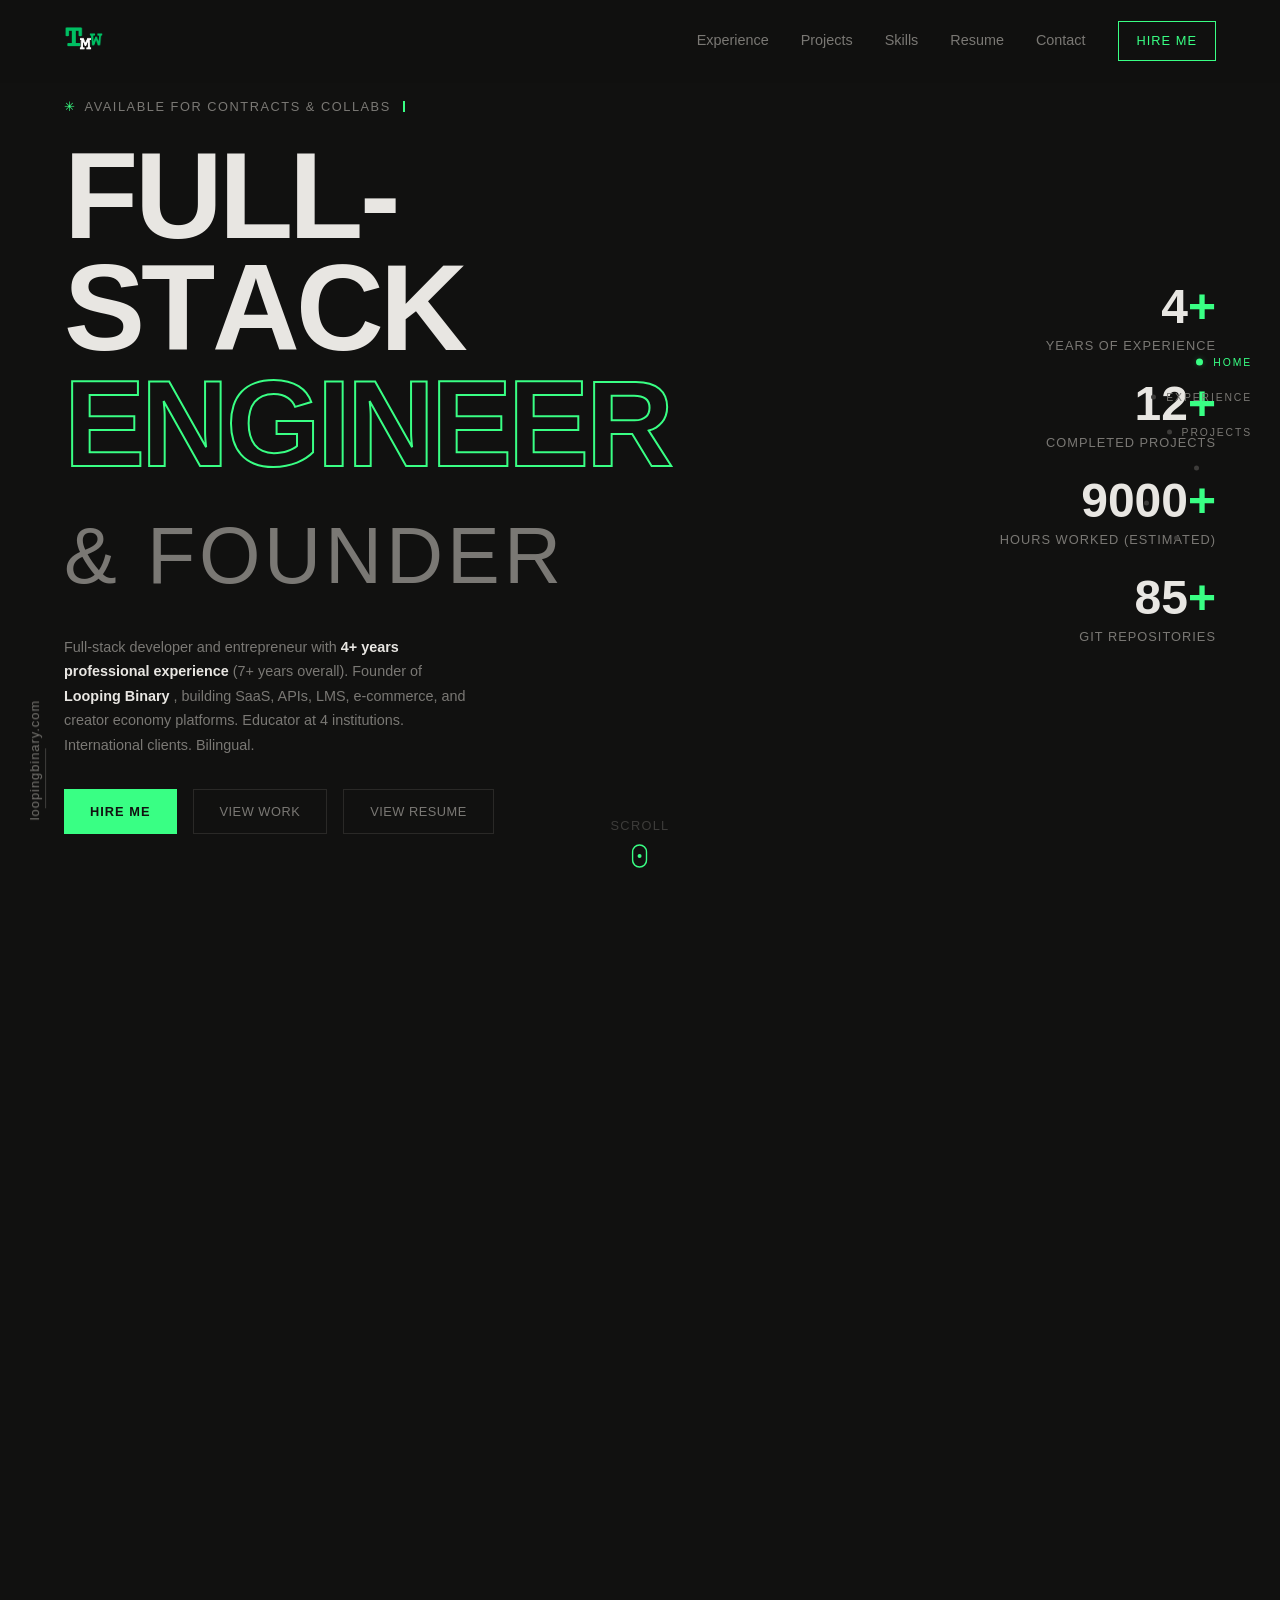
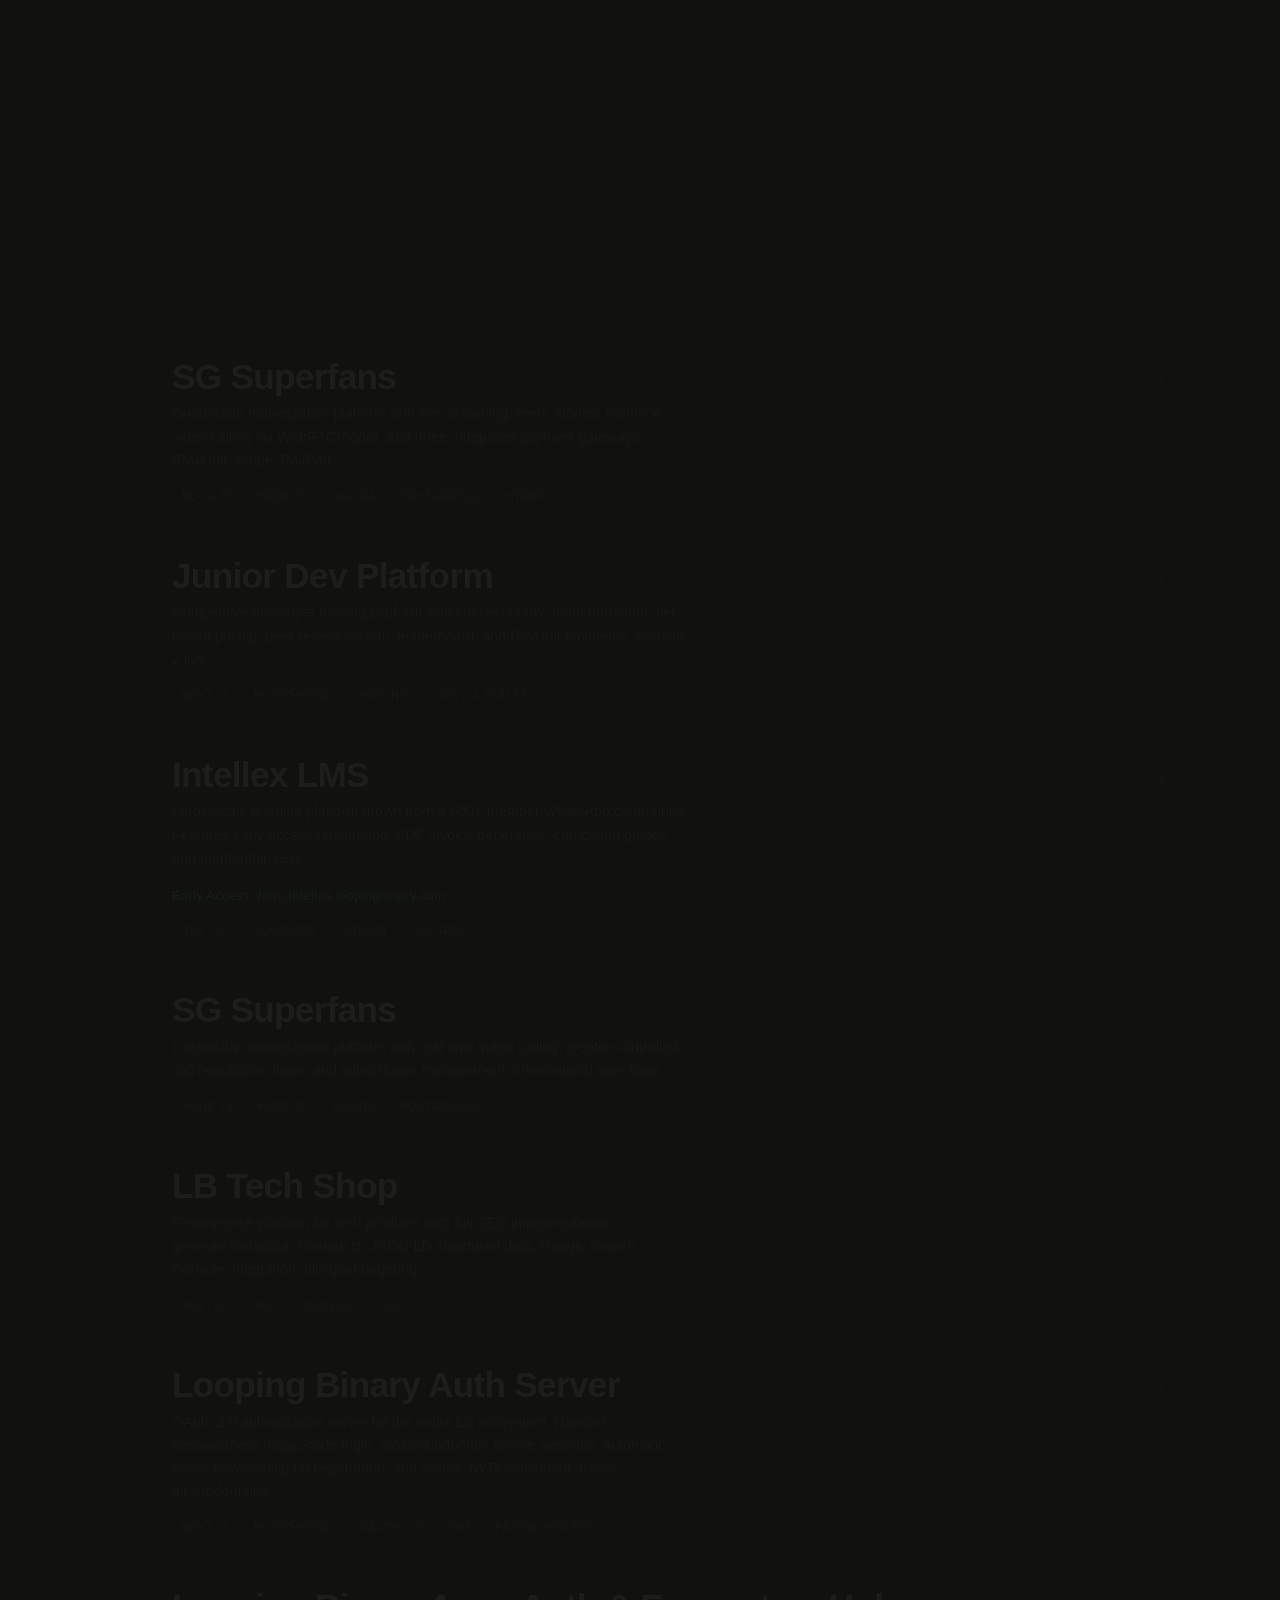
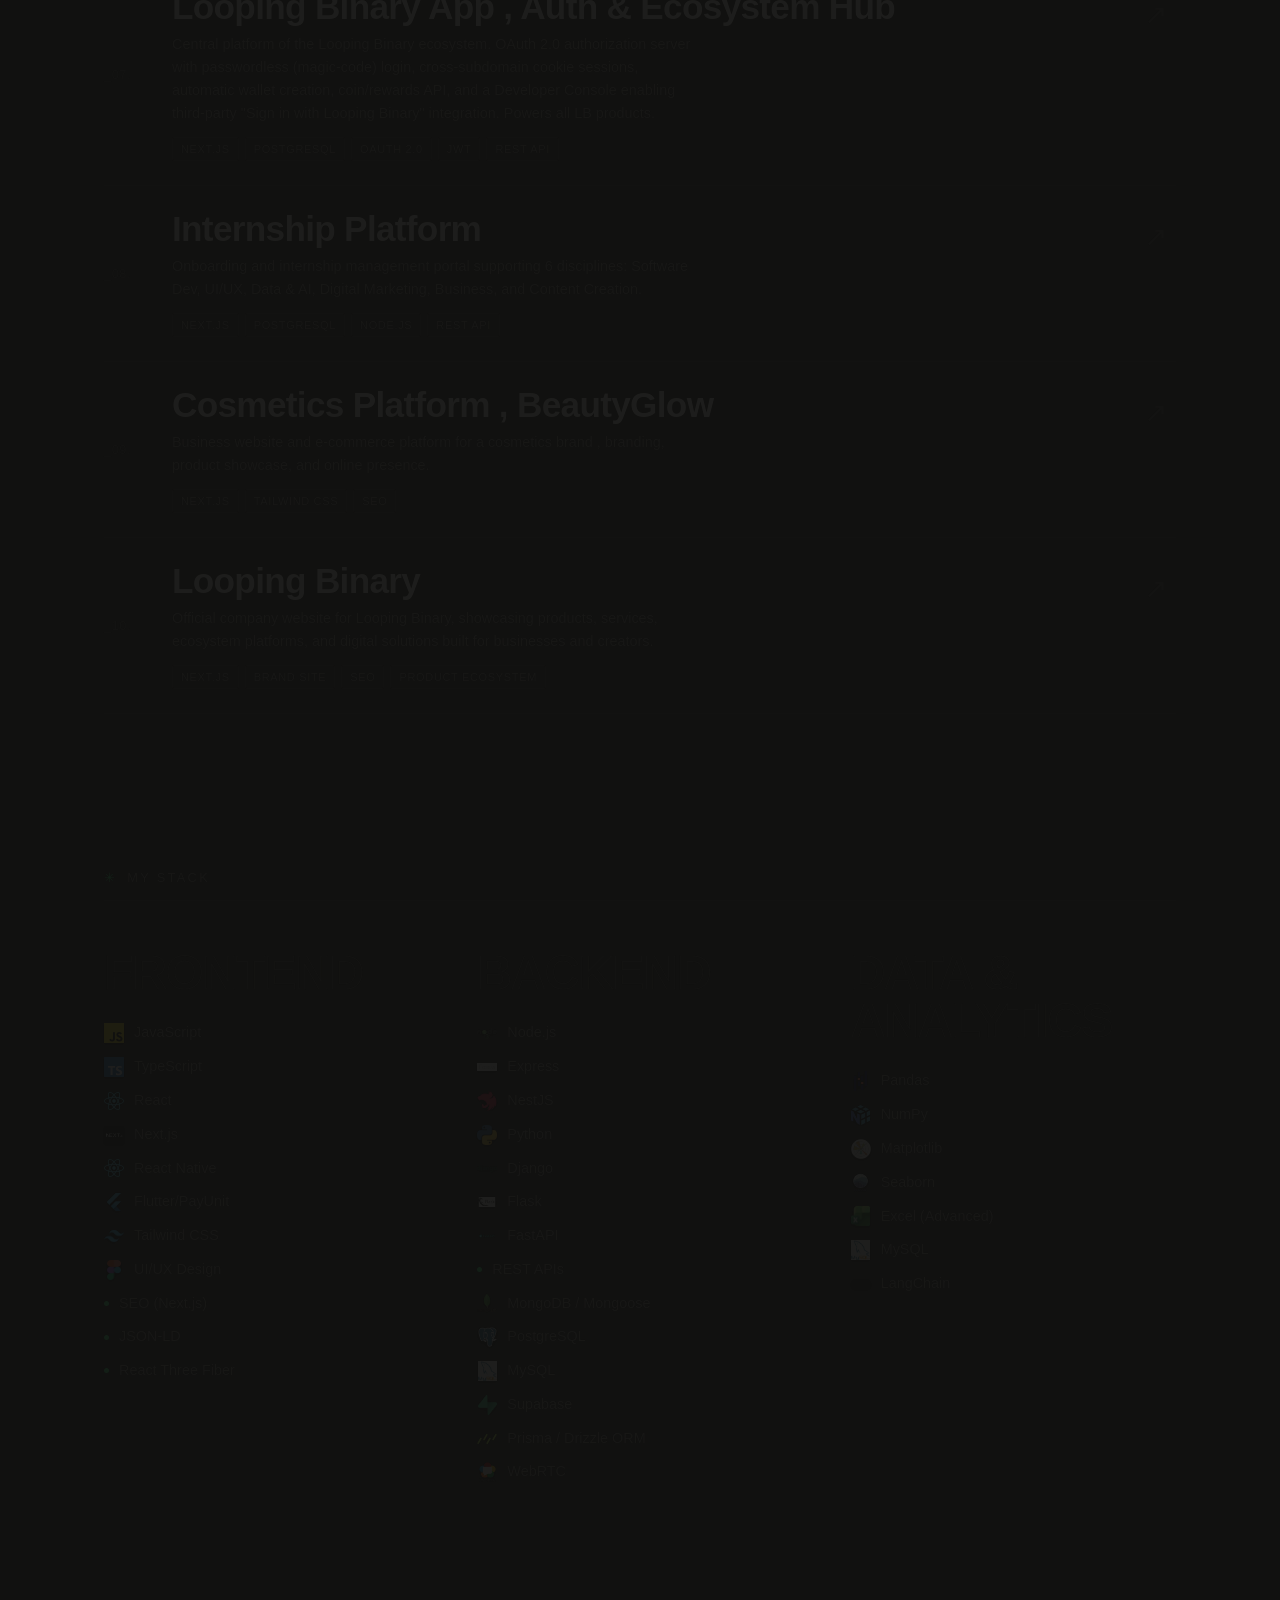
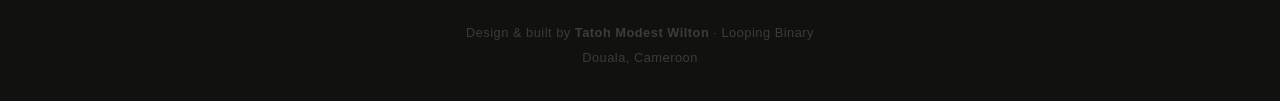
==== commit b7d818b9: "modest" ====
--- a/index.html
+++ b/index.html
@@ -47,7 +47,7 @@
     <a href="#experience" role="menuitem">Experience</a>
     <a href="#projects" role="menuitem">Projects</a>
     <a href="#skills" role="menuitem">Skills</a>
-    <a href="tataw_modest_resume.html" role="menuitem">Resume</a>
+    <a href="tatoh_modest_resume.html" role="menuitem">Resume</a>
     <a href="#contact" role="menuitem">Contact</a>
     <a href="mailto:tatohmodest@gmail.com" class="nav-cta" role="menuitem">Hire Me</a>
   </div>
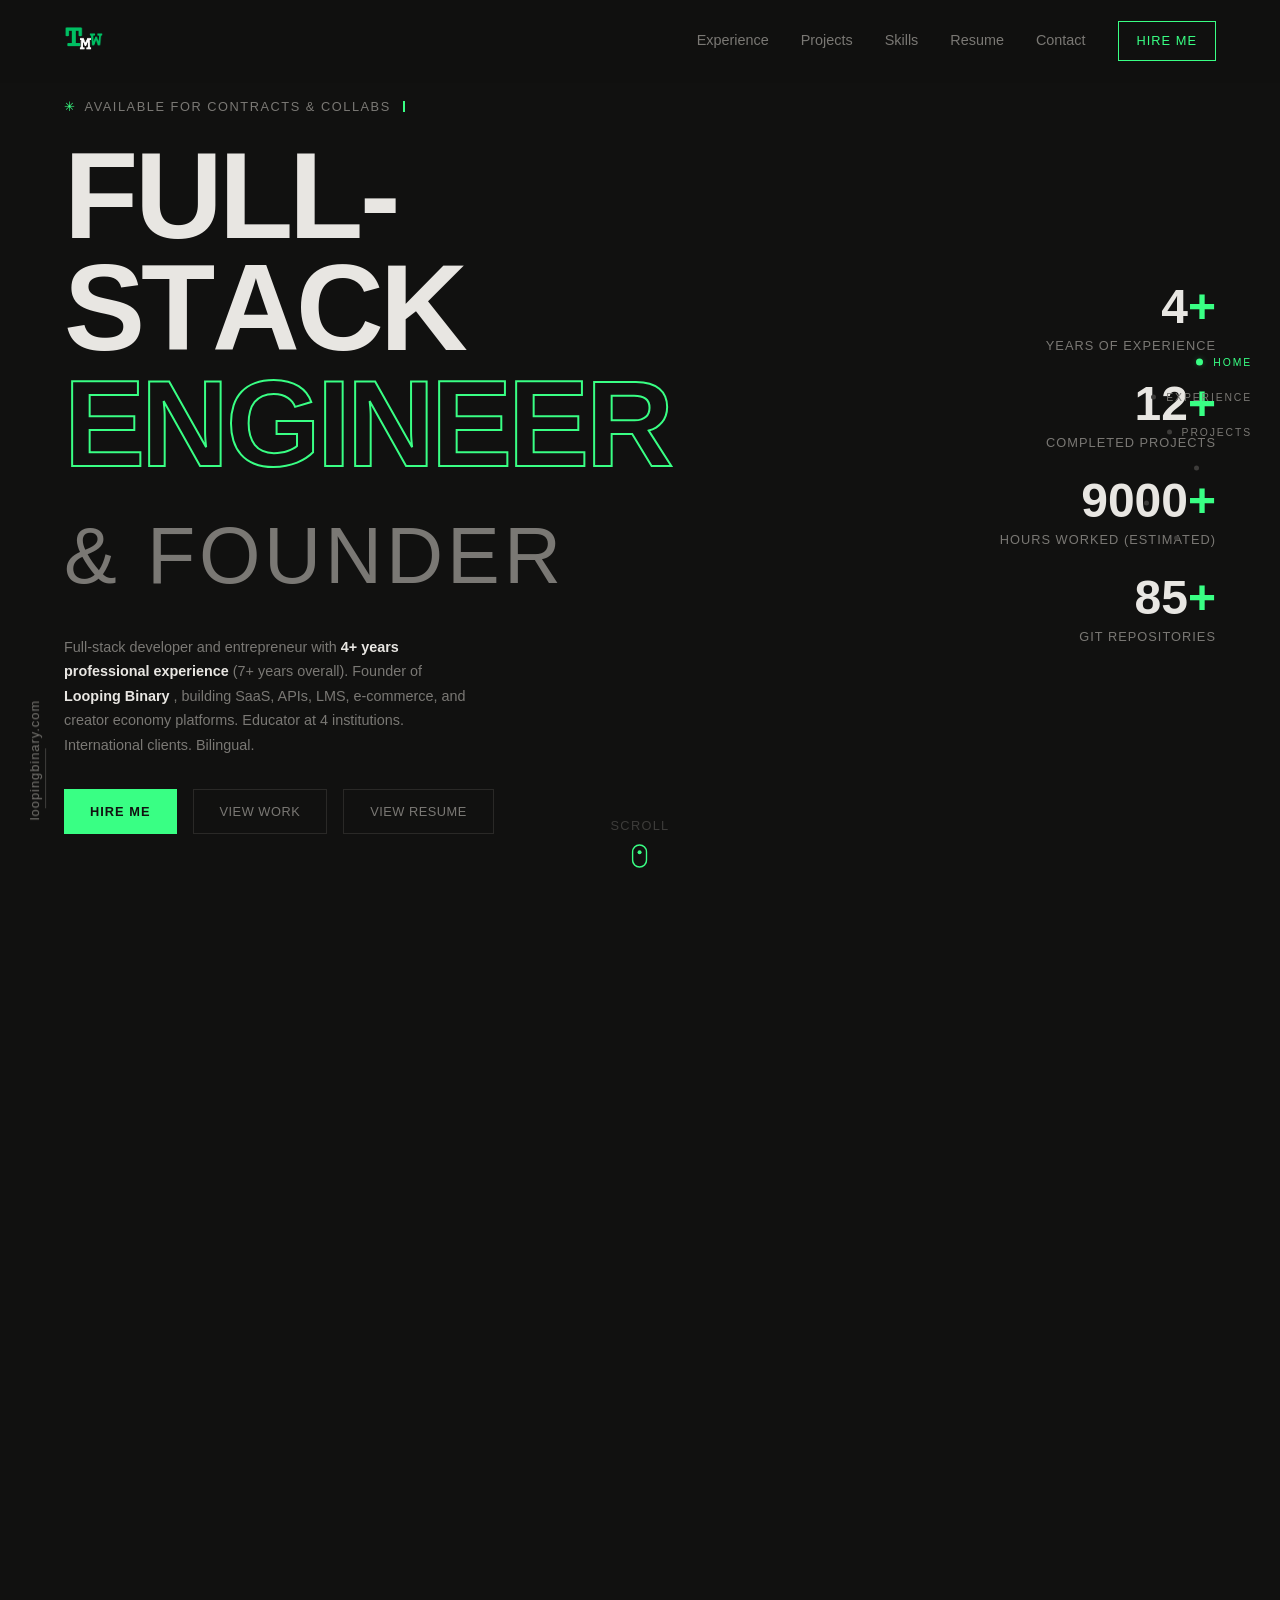
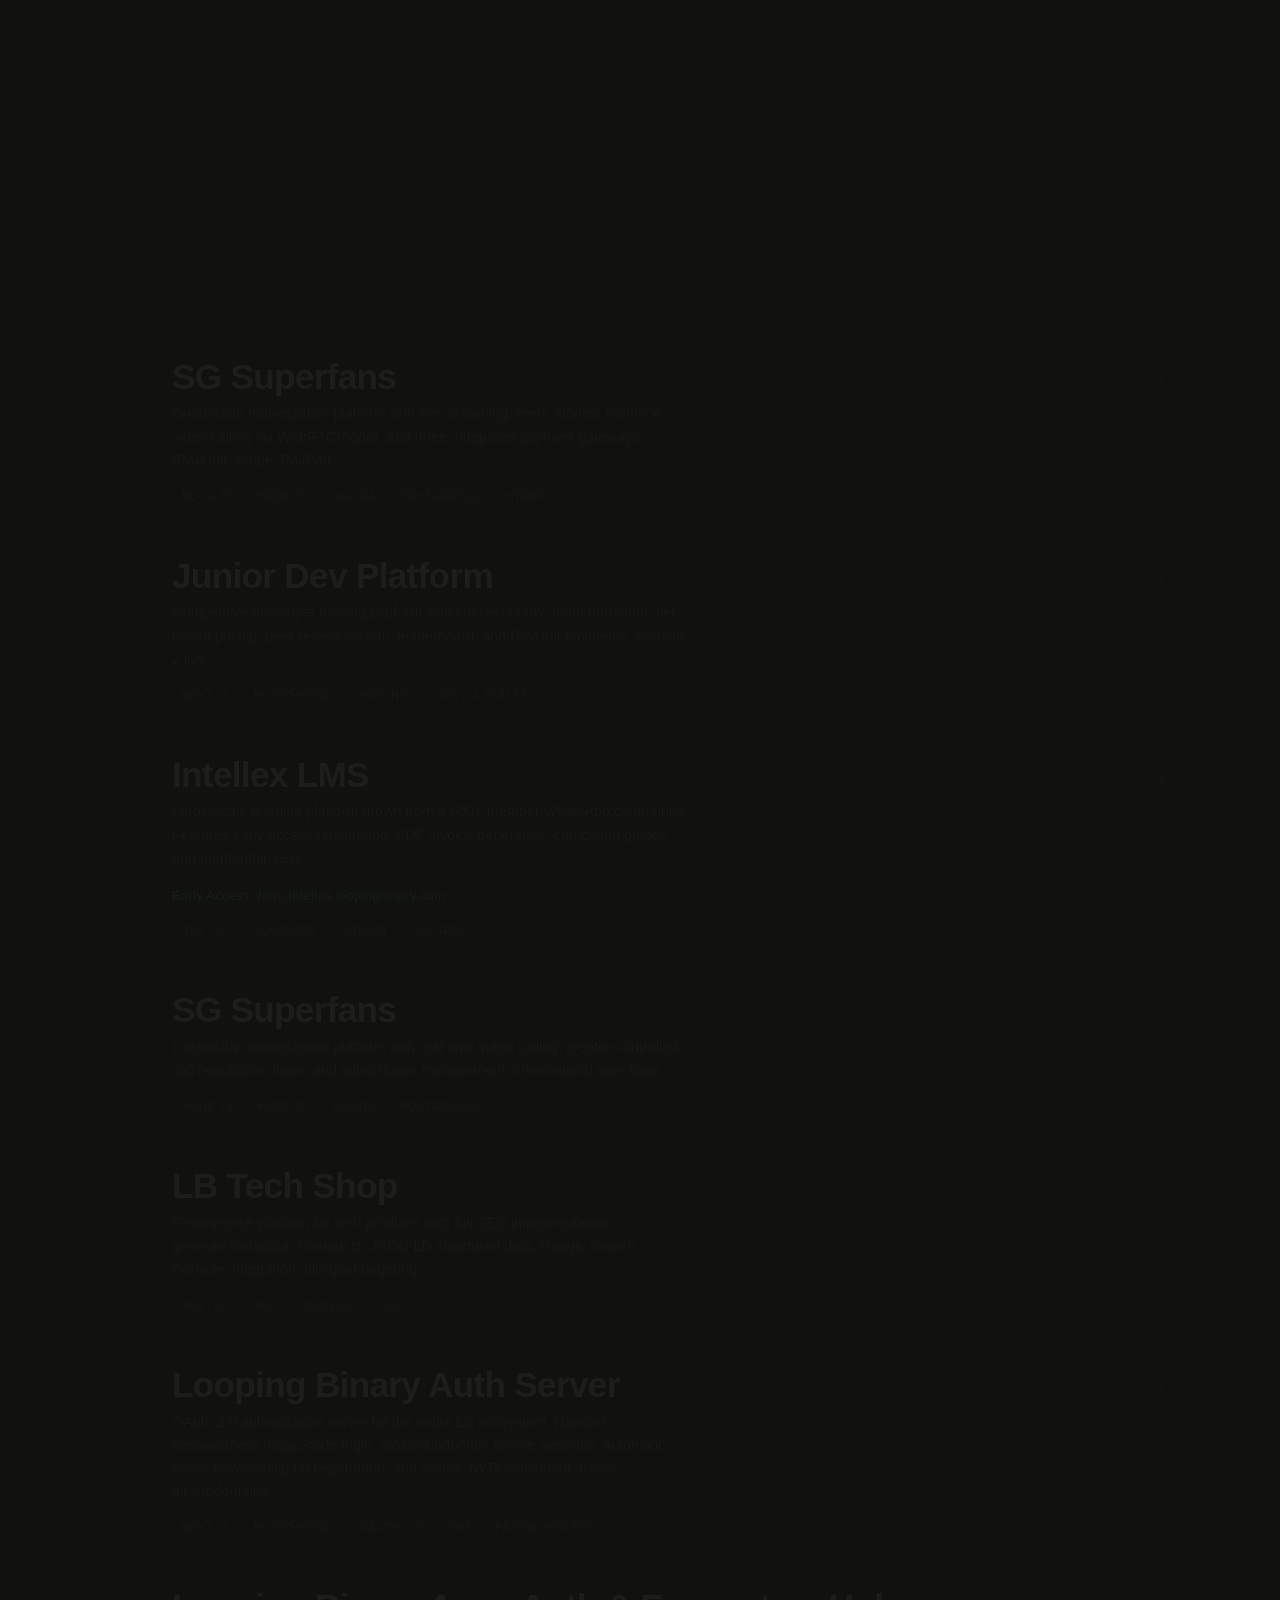
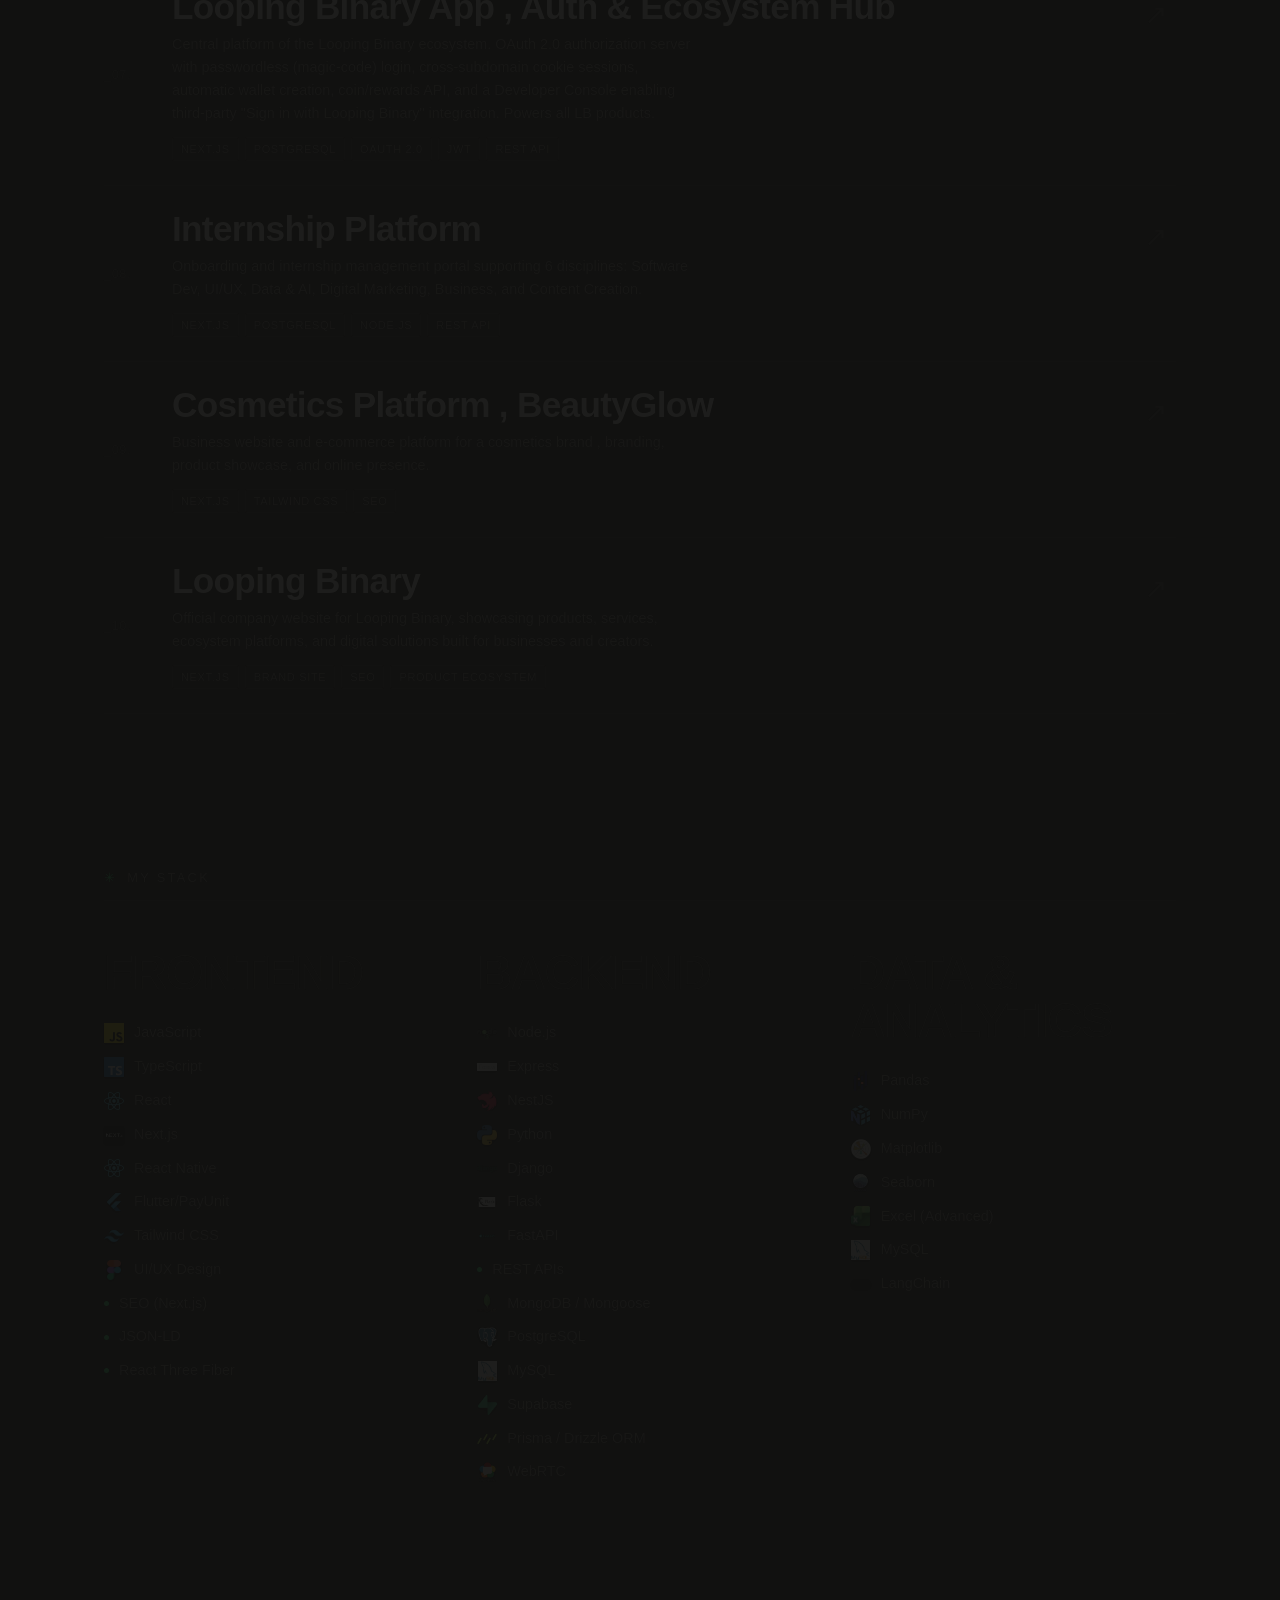
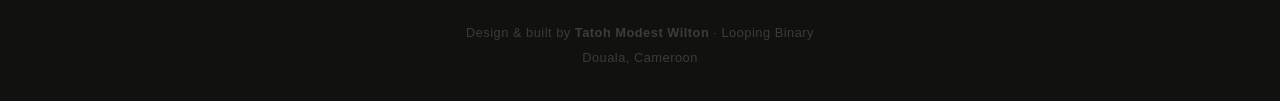
==== commit d8730b49: "new things" ====
--- a/index.html
+++ b/index.html
@@ -73,7 +73,7 @@
       <div class="hero-actions">
         <a href="#contact" class="btn-primary">Hire Me</a>
         <a href="#projects" class="btn-ghost">View Work</a>
-        <a href="tataw_modest_resume.html" class="btn-ghost">View Resume</a>
+        <a href="tatoh_modest_resume.html" class="btn-ghost">View Resume</a>
       </div>
     </div>
 
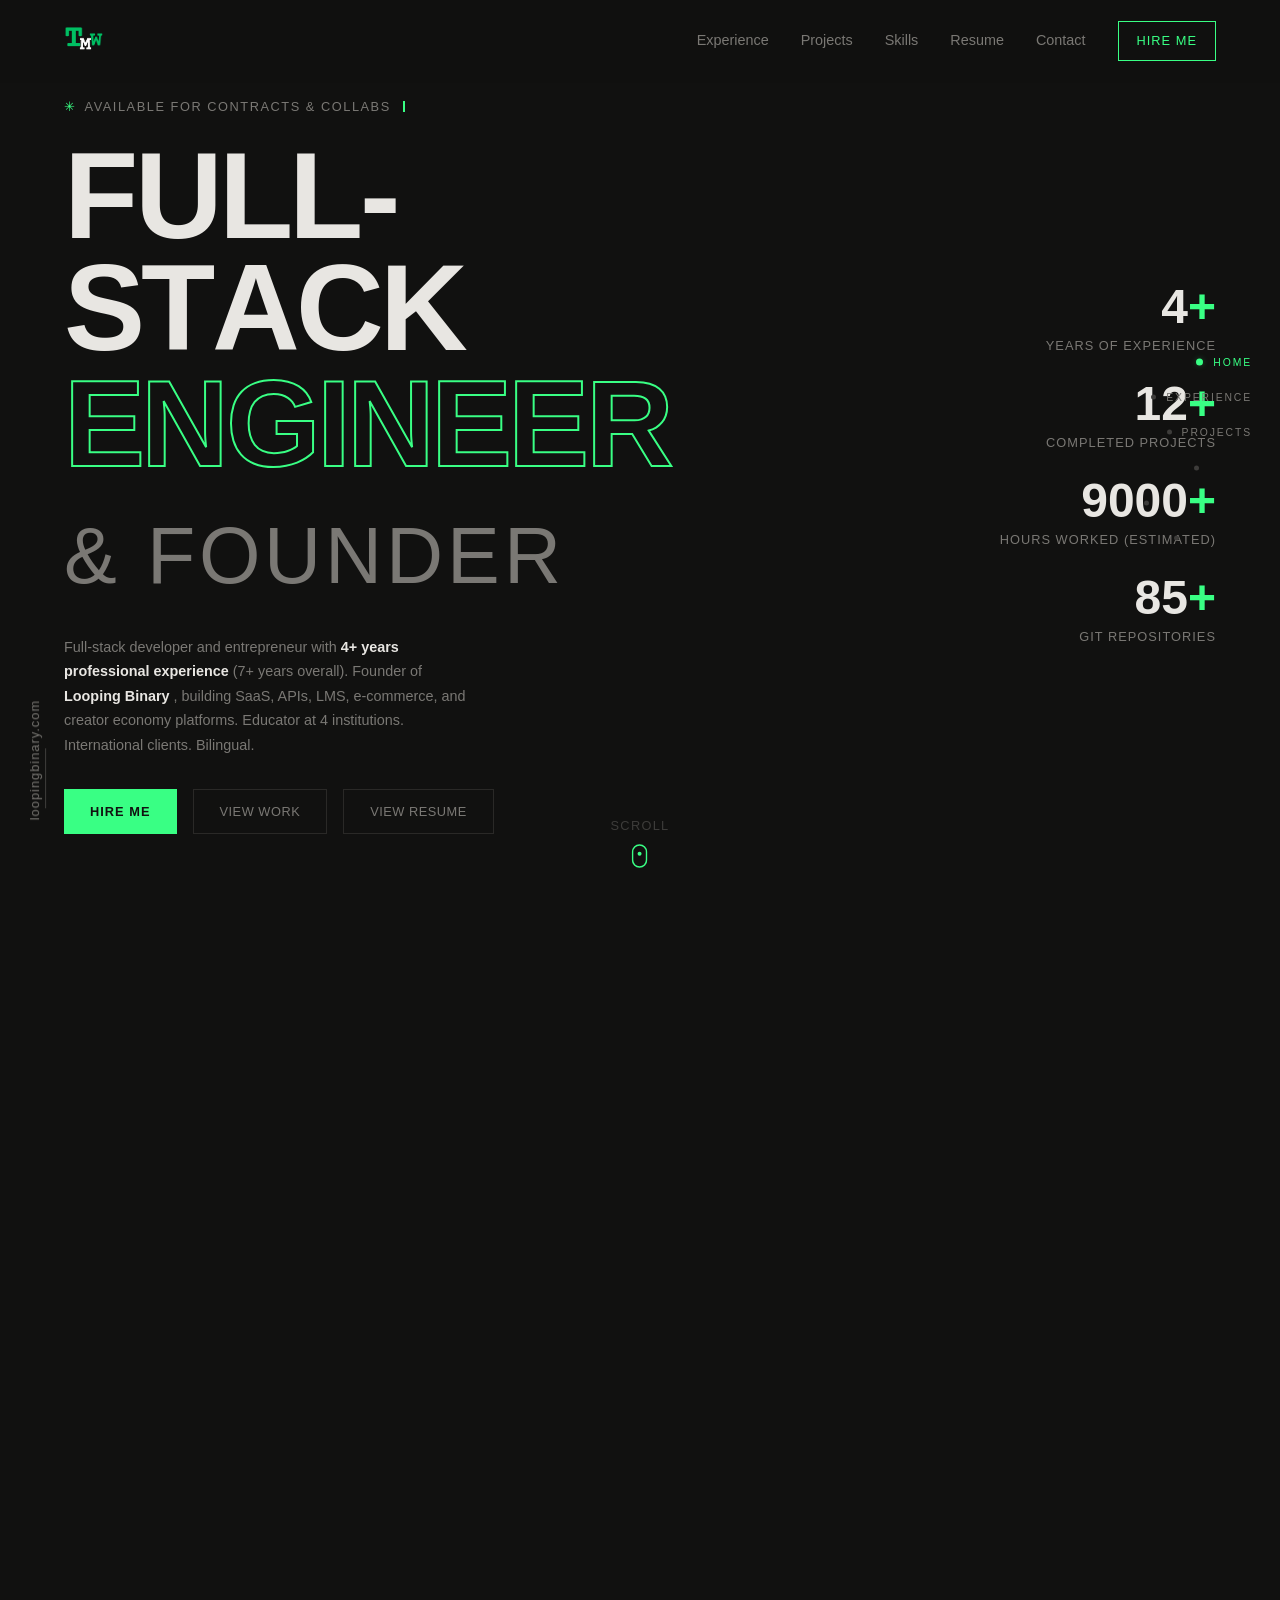
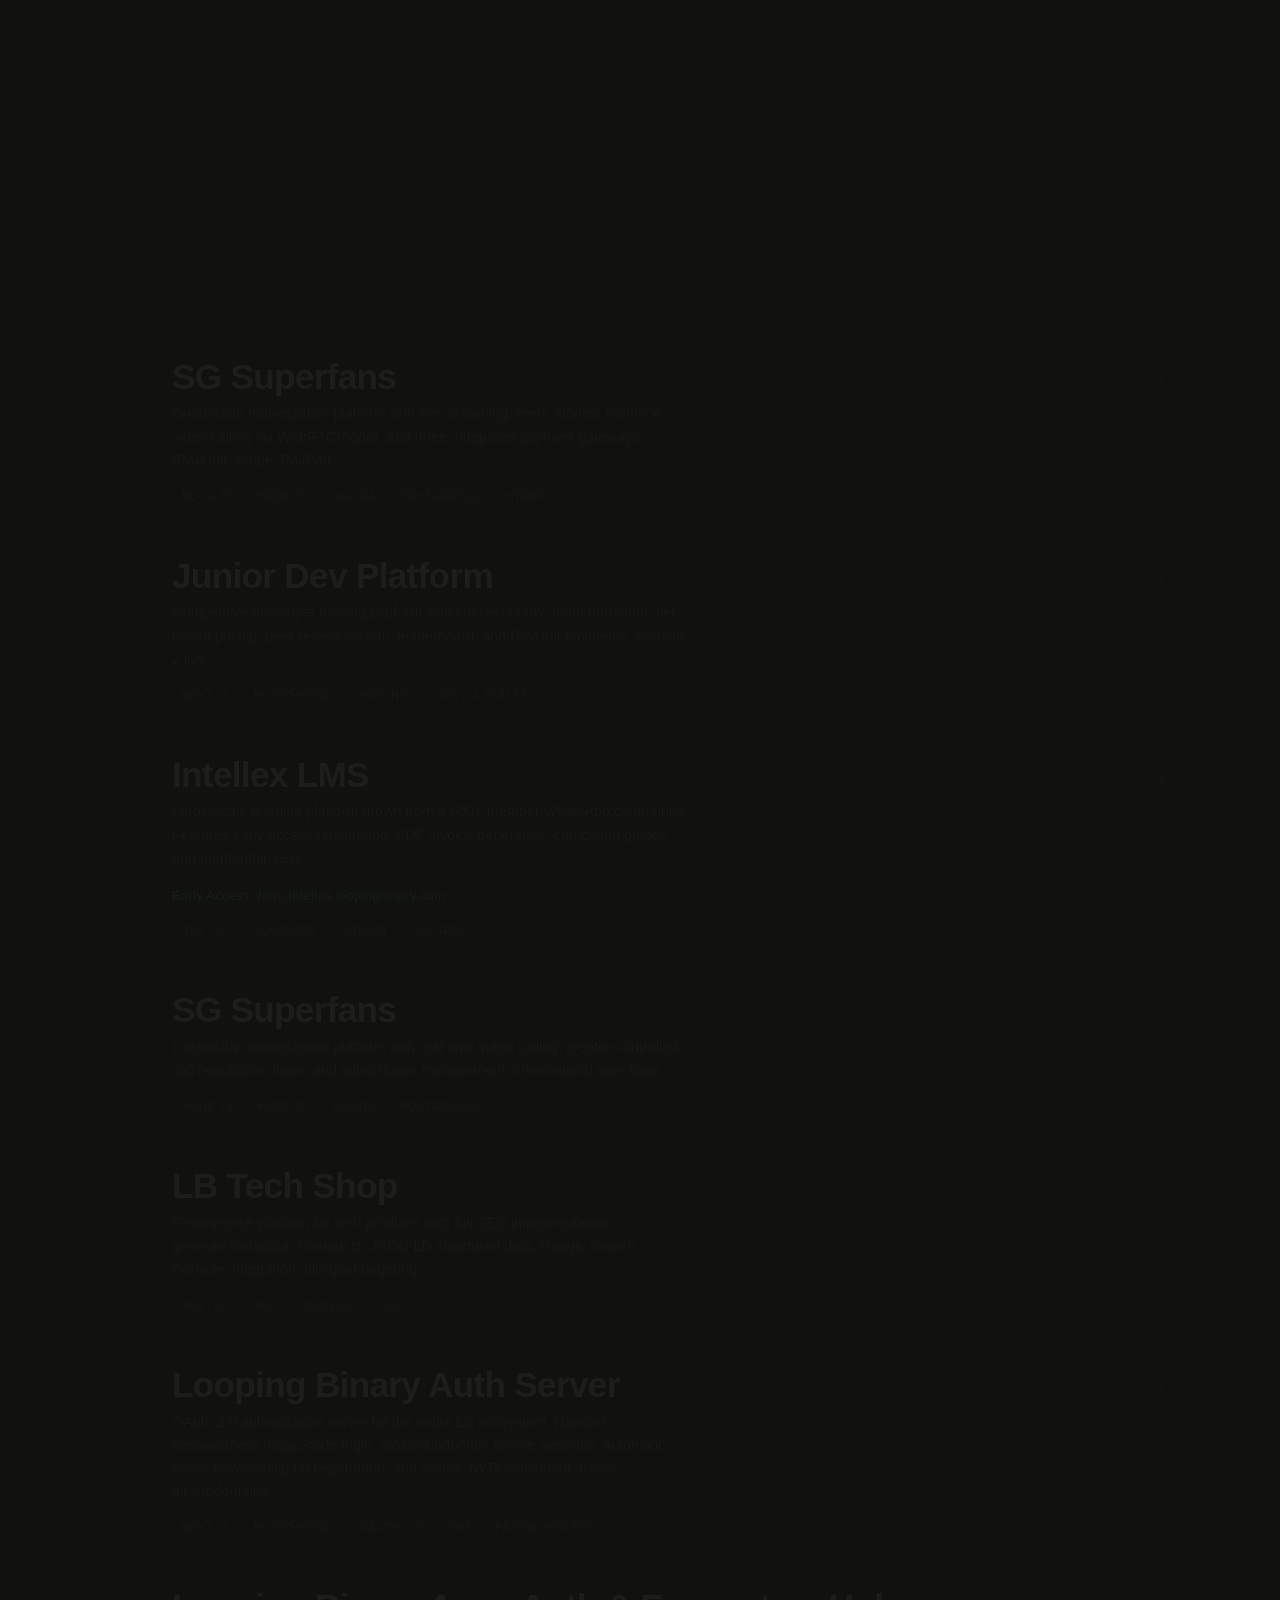
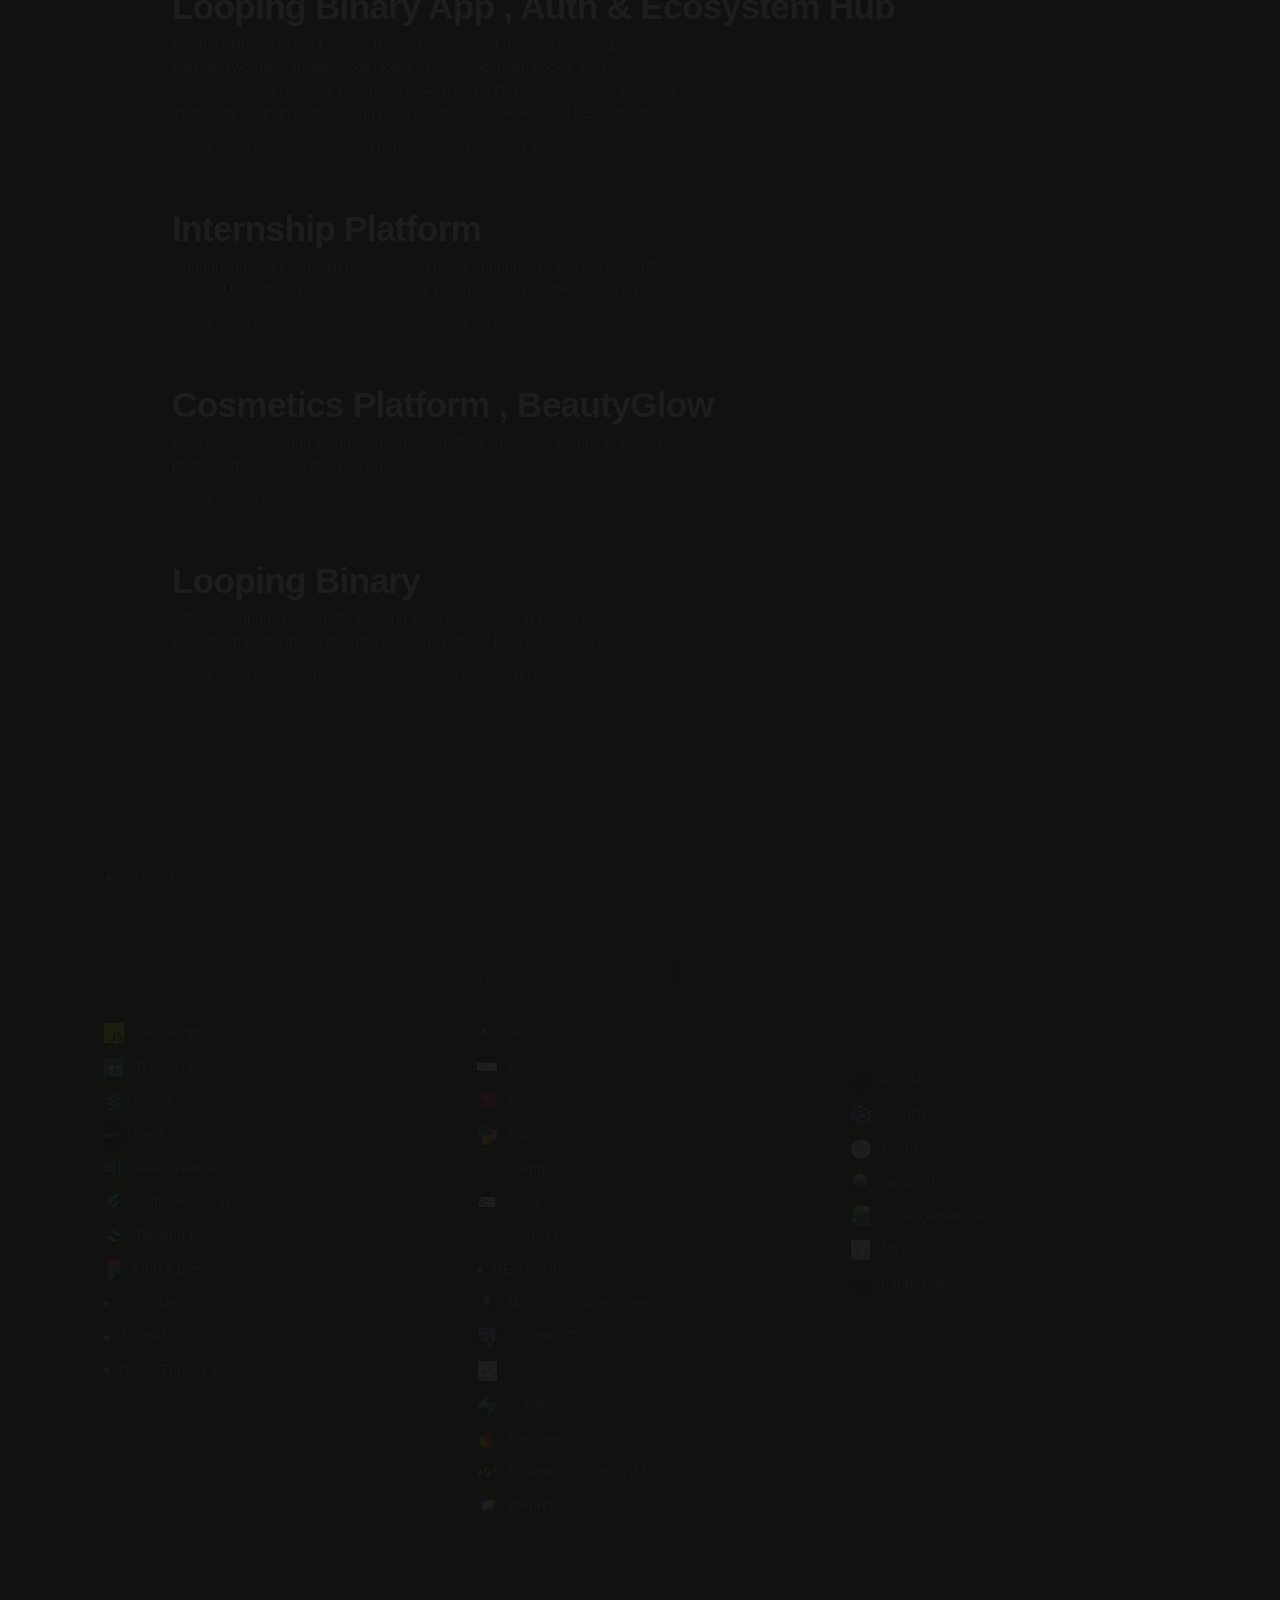
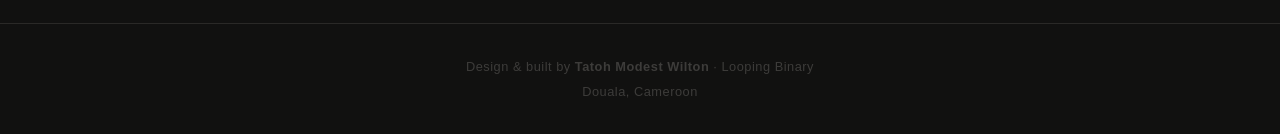
==== commit 34b3ab89: "firebase" ====
--- a/index.html
+++ b/index.html
@@ -396,6 +396,7 @@
         <div class="skill-item"><img class="skill-icon" src="skills/backend/postgres.png" alt="PostgreSQL logo" />PostgreSQL</div>
         <div class="skill-item"><img class="skill-icon" src="skills/backend/mysql.png" alt="MySQL logo" />MySQL</div>
         <div class="skill-item"><img class="skill-icon" src="skills/backend/supabase.png" alt="Supabase logo" />Supabase</div>
+        <div class="skill-item"><img class="skill-icon" src="skills/backend/firebase.png" alt="Firebase logo" />Firebase</div>
         <div class="skill-item"><img class="skill-icon" src="skills/backend/drizzle.png" alt="Drizzle logo" />Prisma / Drizzle ORM</div>
         <div class="skill-item"><img class="skill-icon" src="skills/backend/webrtc.png" alt="WebRTC logo" />WebRTC</div>
       </div>
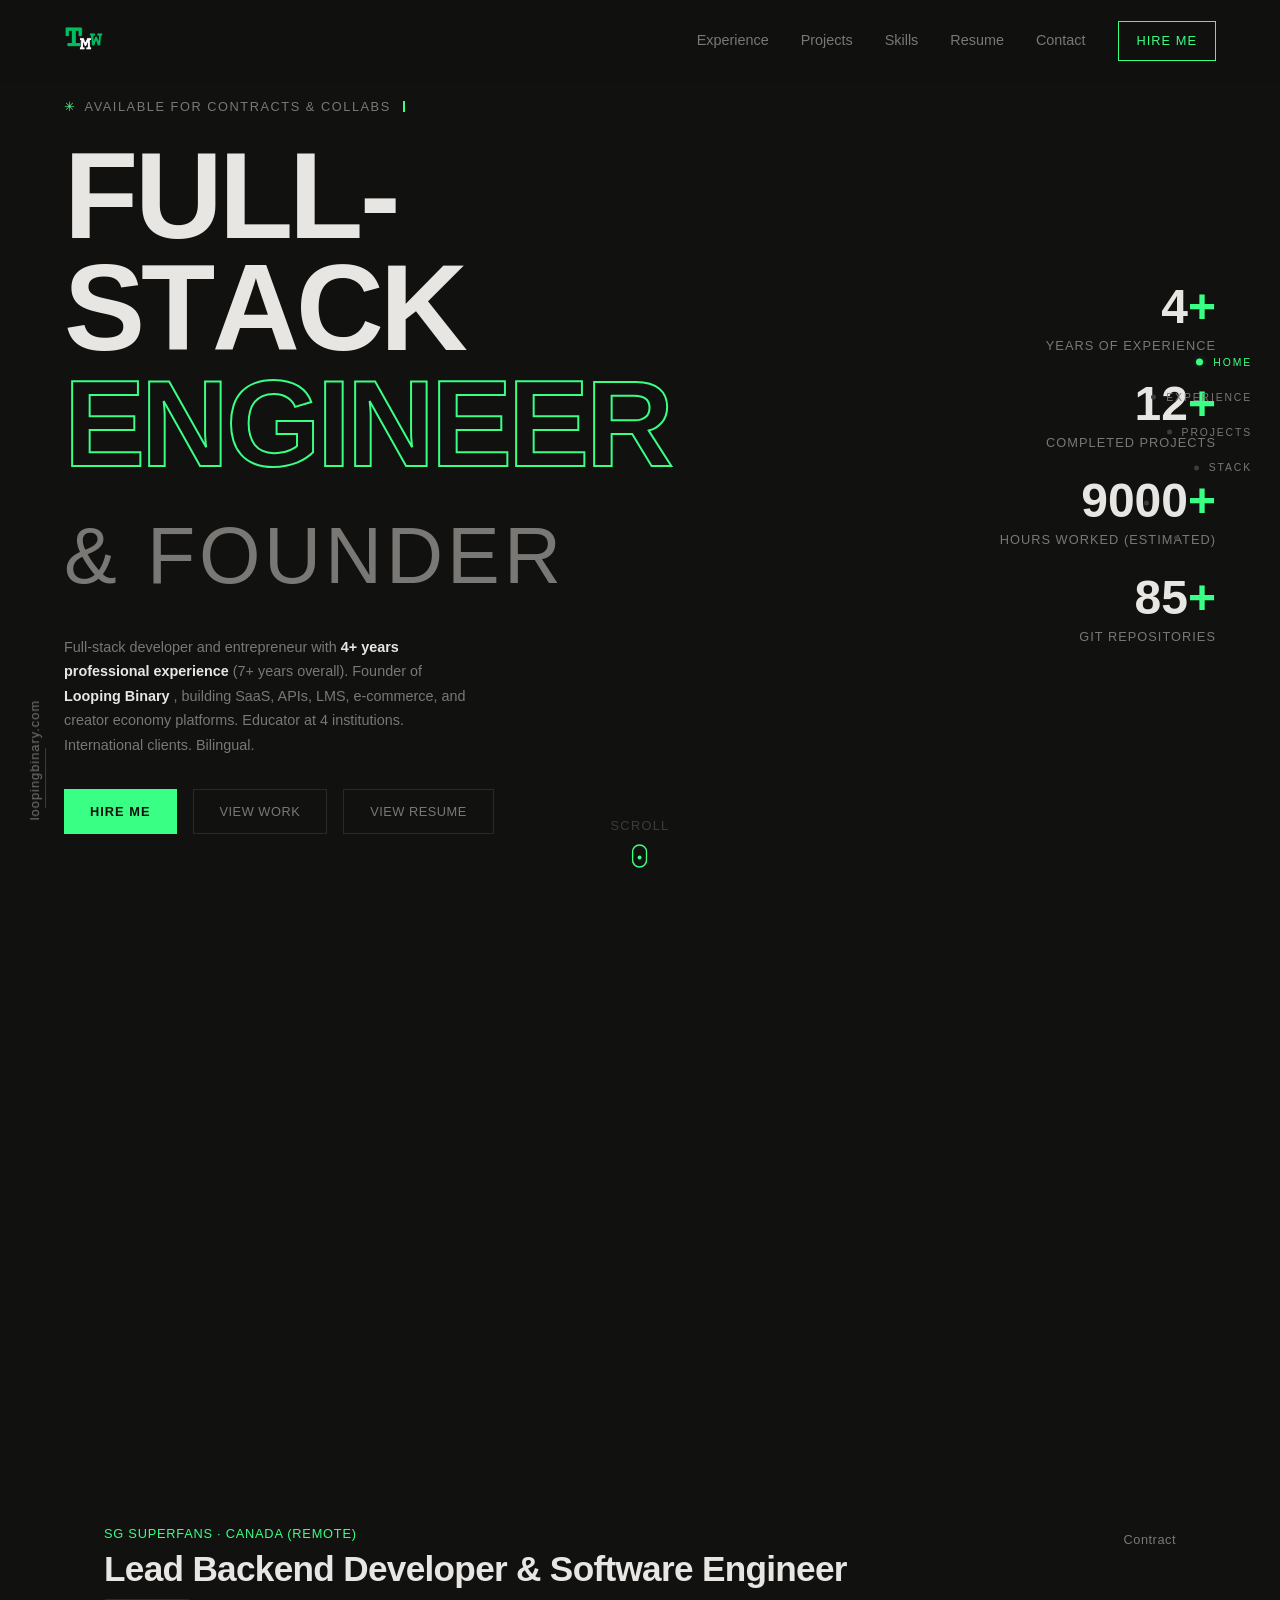
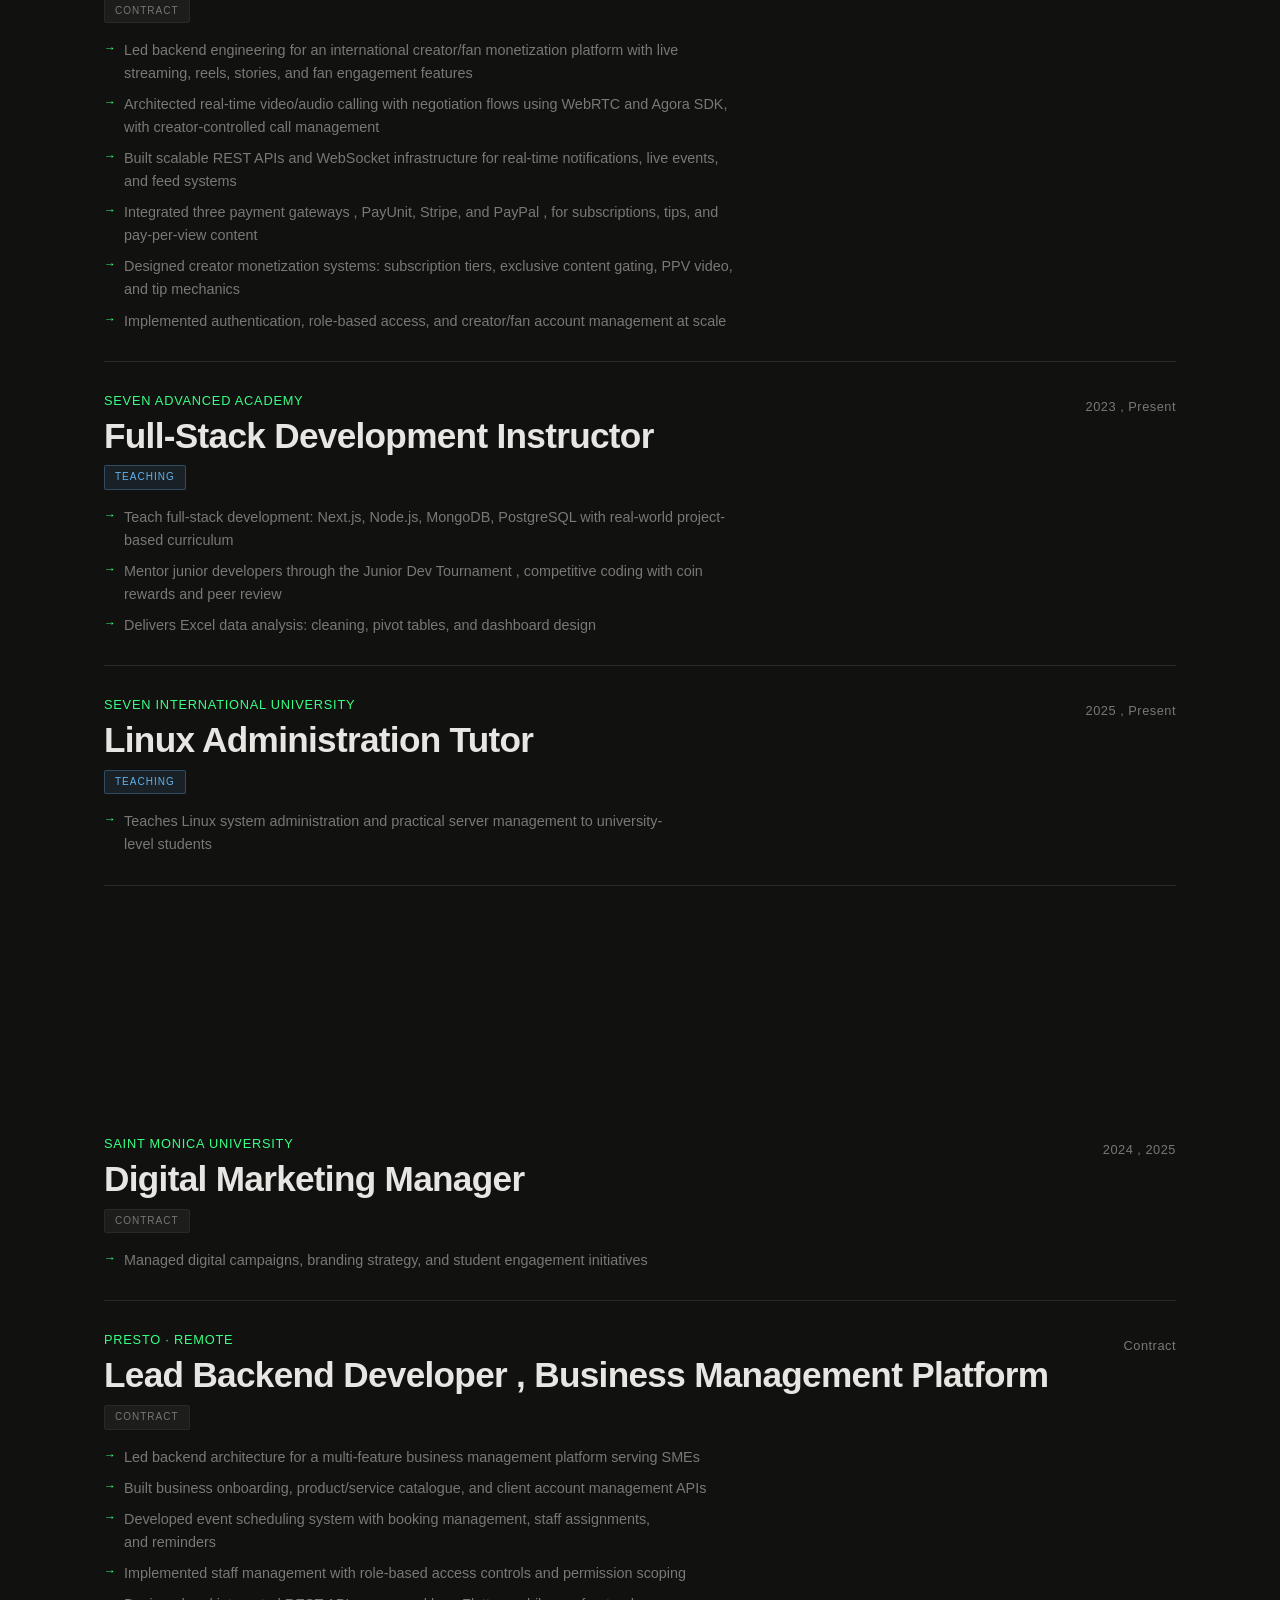
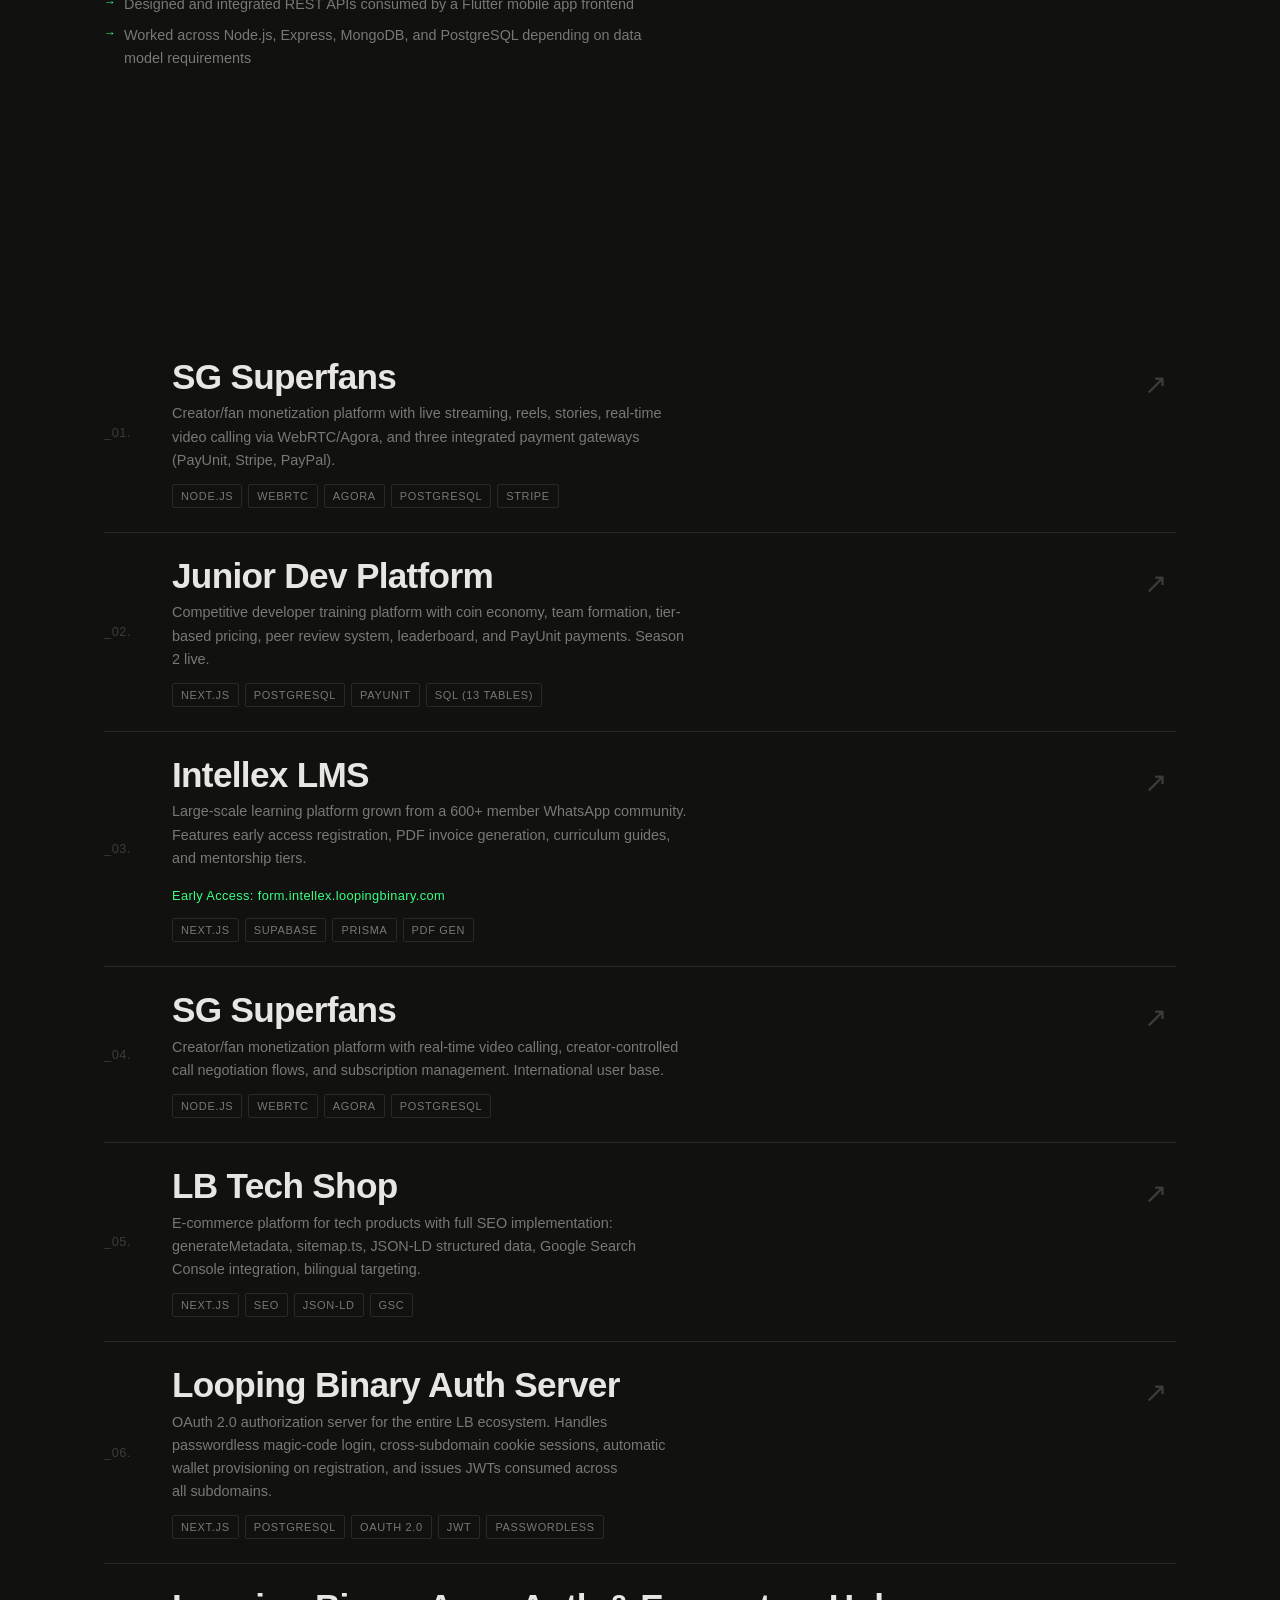
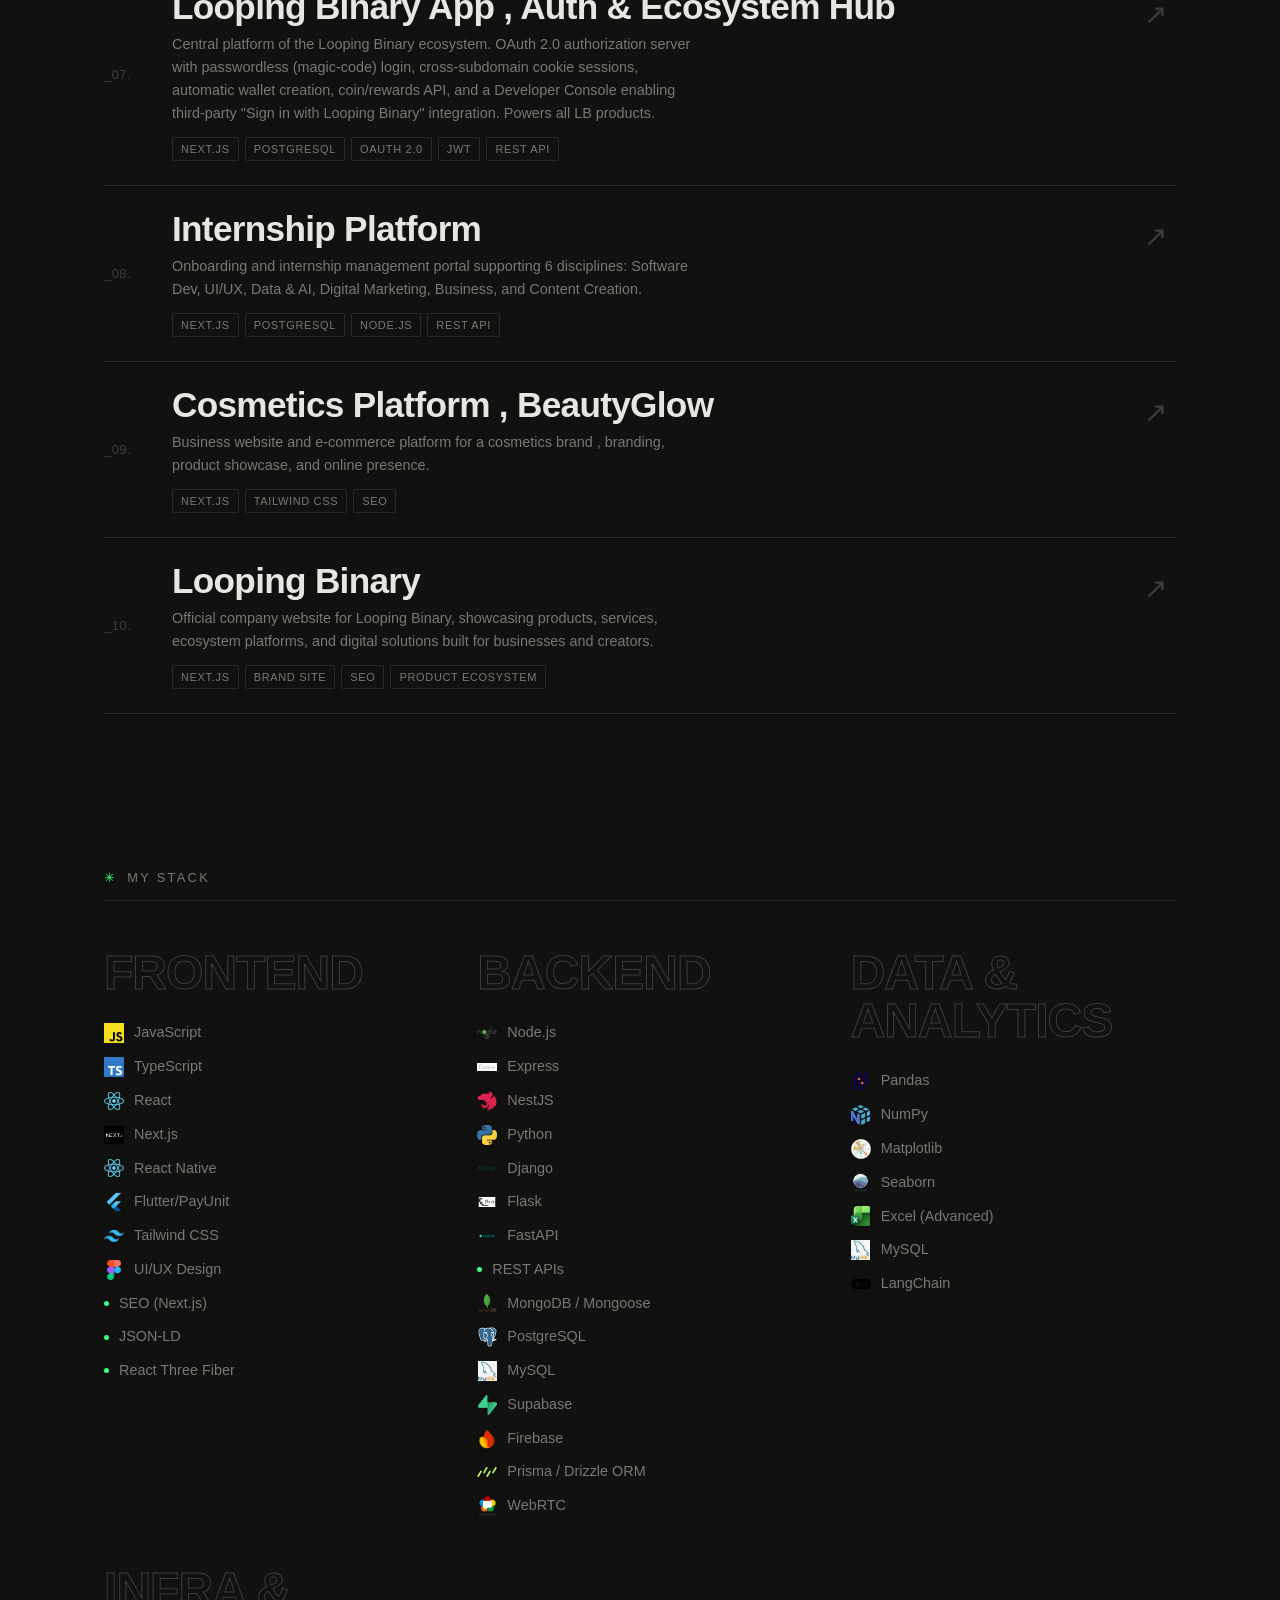
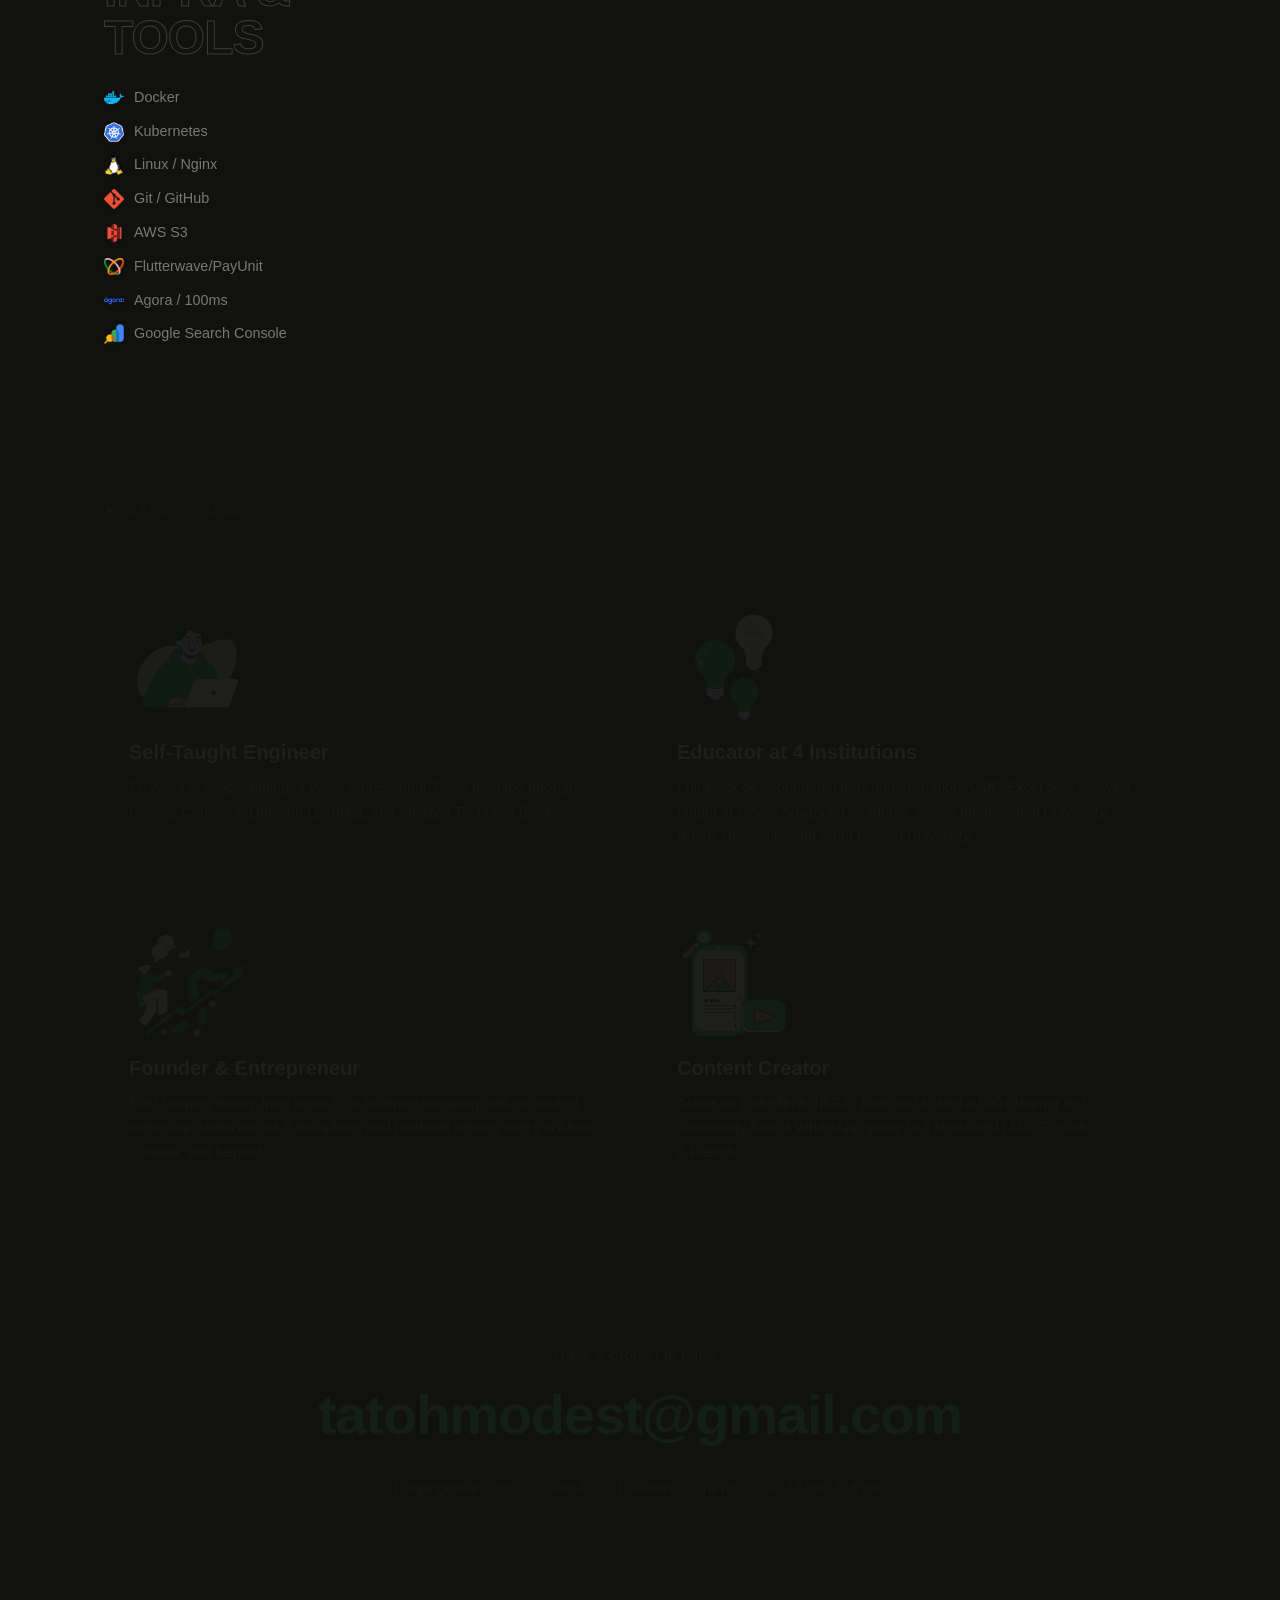
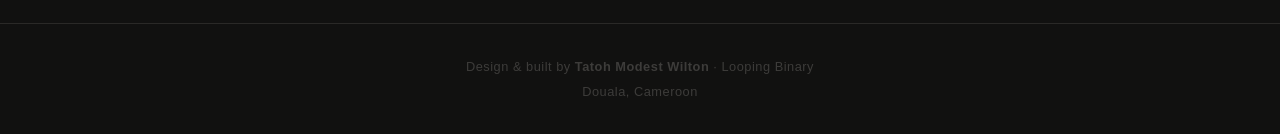
==== commit 162114c3: "small work" ====
--- a/index.html
+++ b/index.html
@@ -44,6 +44,7 @@
     <span></span><span></span><span></span>
   </button>
   <div class="nav-menu" id="navMenu" role="menu">
+    <button class="nav-close" id="navClose" aria-label="Close menu">&times;</button>
     <a href="#experience" role="menuitem">Experience</a>
     <a href="#projects" role="menuitem">Projects</a>
     <a href="#skills" role="menuitem">Skills</a>
--- a/style.css
+++ b/style.css
@@ -168,6 +168,7 @@
   transition: background var(--transition), color var(--transition) !important;
 }
 .nav-cta:hover { background: var(--accent); color: var(--bg) !important; }
+.nav-close { display: none; }
 .nav-hamburger {
   display: none;
   flex-direction: column;
@@ -197,6 +198,25 @@
     border-left: 1px solid var(--border);
   }
   .nav-menu.open { right: 0; }
+  .nav-close {
+    display: flex;
+    align-items: center;
+    justify-content: center;
+    position: absolute;
+    top: 18px;
+    right: 18px;
+    width: 36px;
+    height: 36px;
+    background: transparent;
+    border: 1px solid var(--border);
+    border-radius: 50%;
+    color: var(--text-muted);
+    font-size: 20px;
+    line-height: 1;
+    cursor: pointer;
+    transition: border-color var(--transition), color var(--transition);
+  }
+  .nav-close:hover { border-color: var(--accent); color: var(--accent); }
   .nav-hamburger[aria-expanded="true"] span:nth-child(1) { transform: translateY(6.5px) rotate(45deg); }
   .nav-hamburger[aria-expanded="true"] span:nth-child(2) { opacity: 0; }
   .nav-hamburger[aria-expanded="true"] span:nth-child(3) { transform: translateY(-6.5px) rotate(-45deg); }
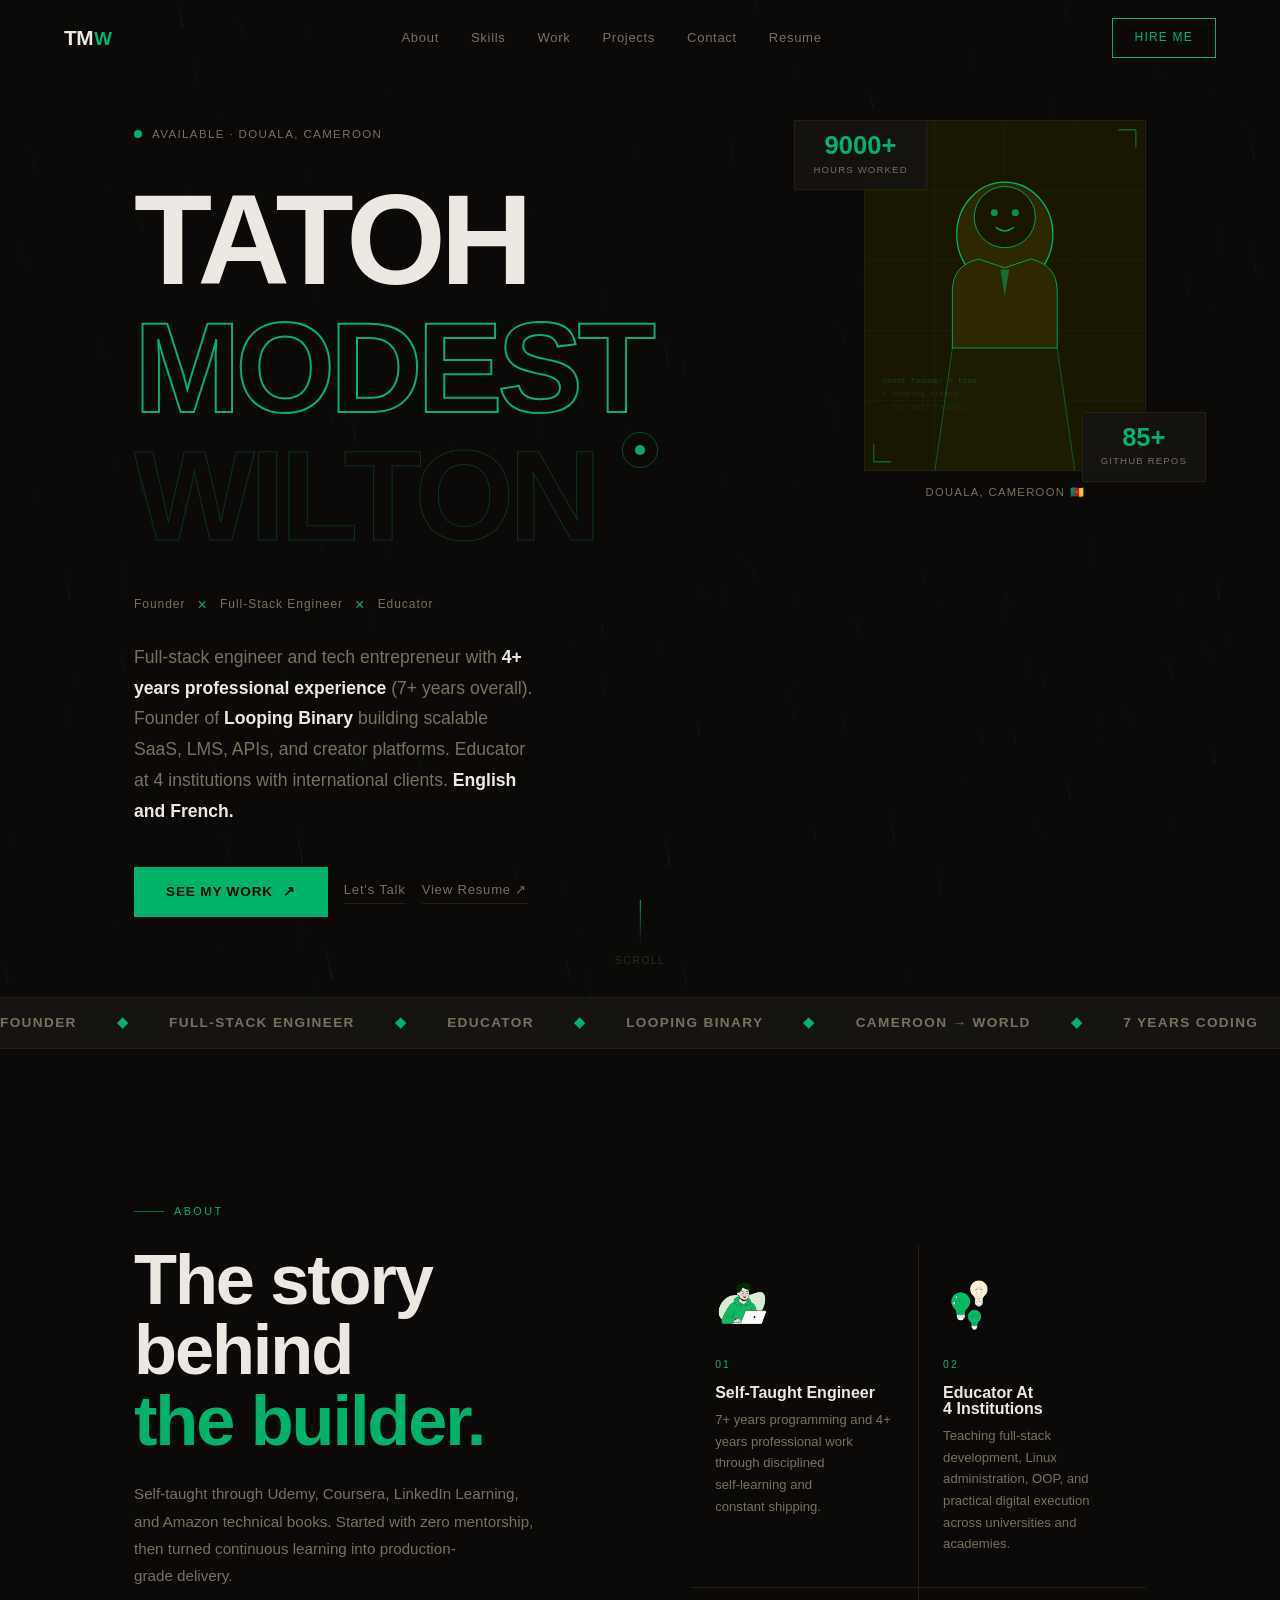
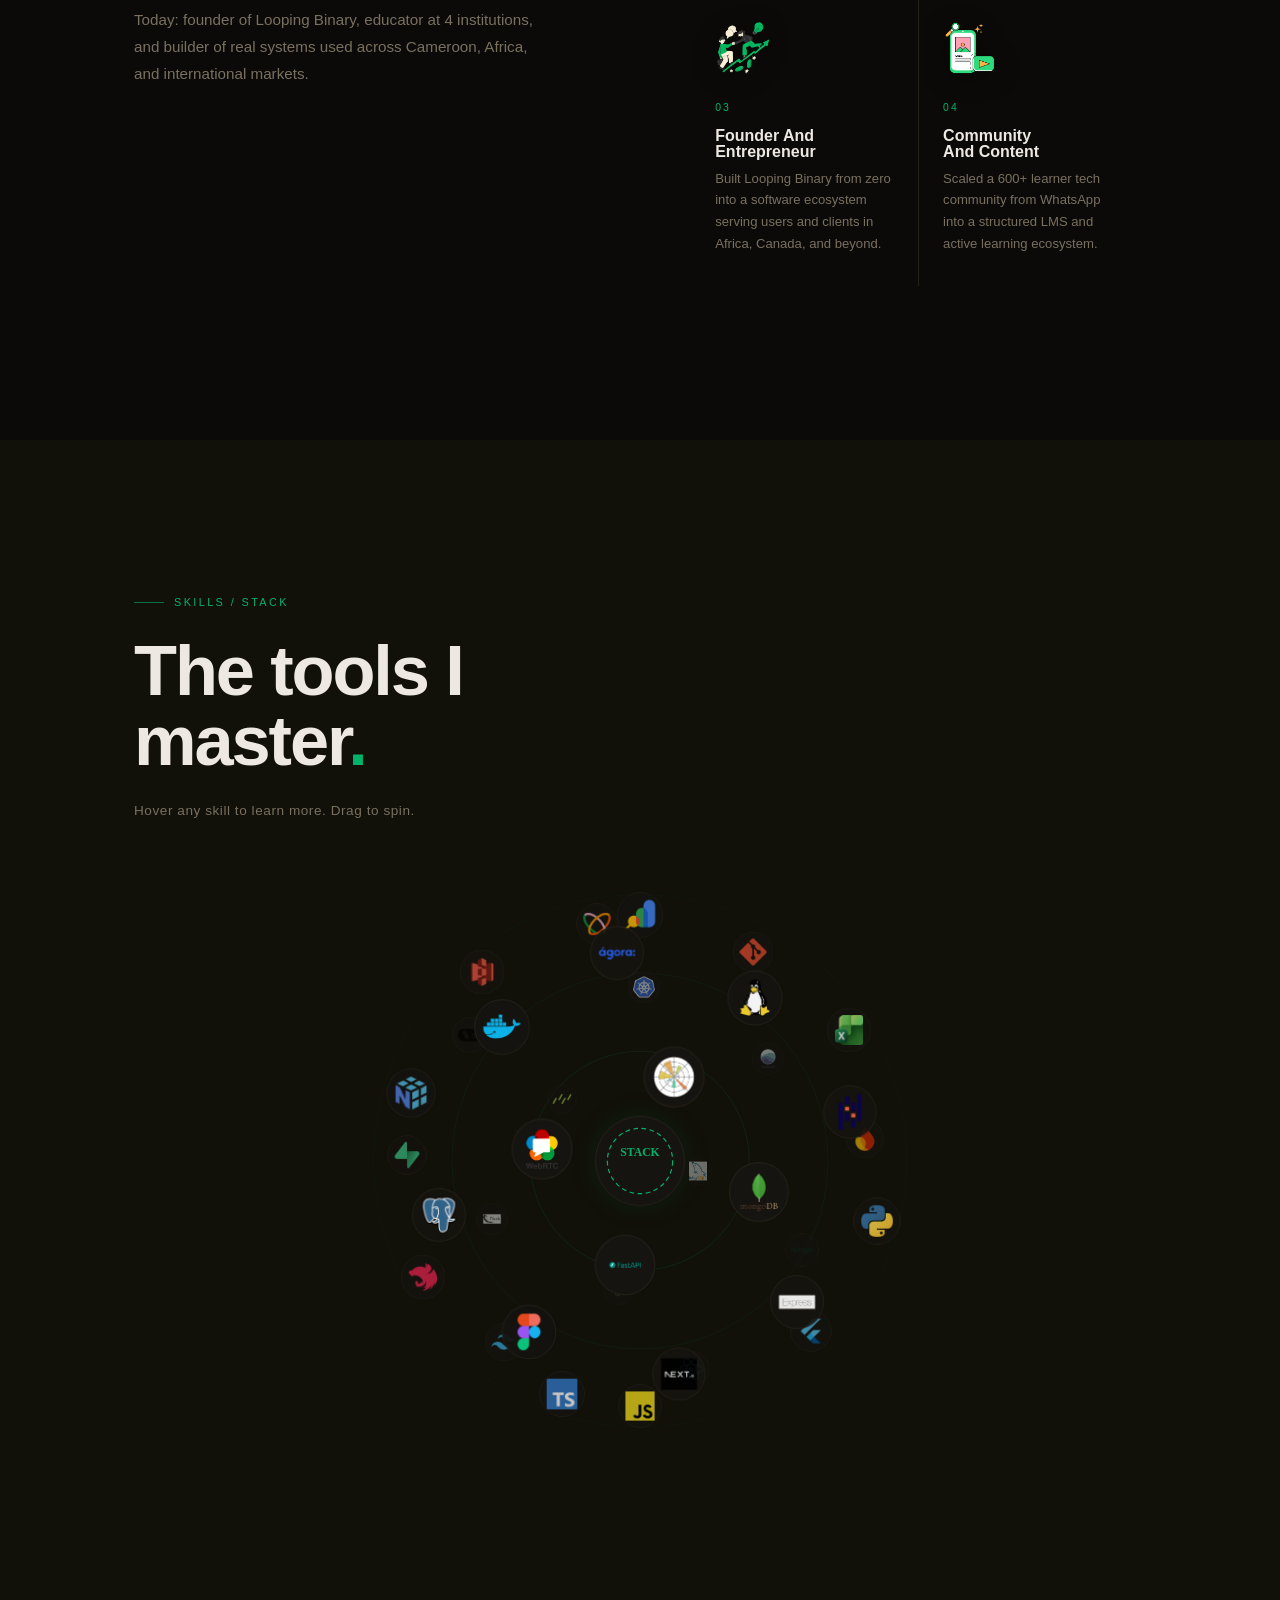
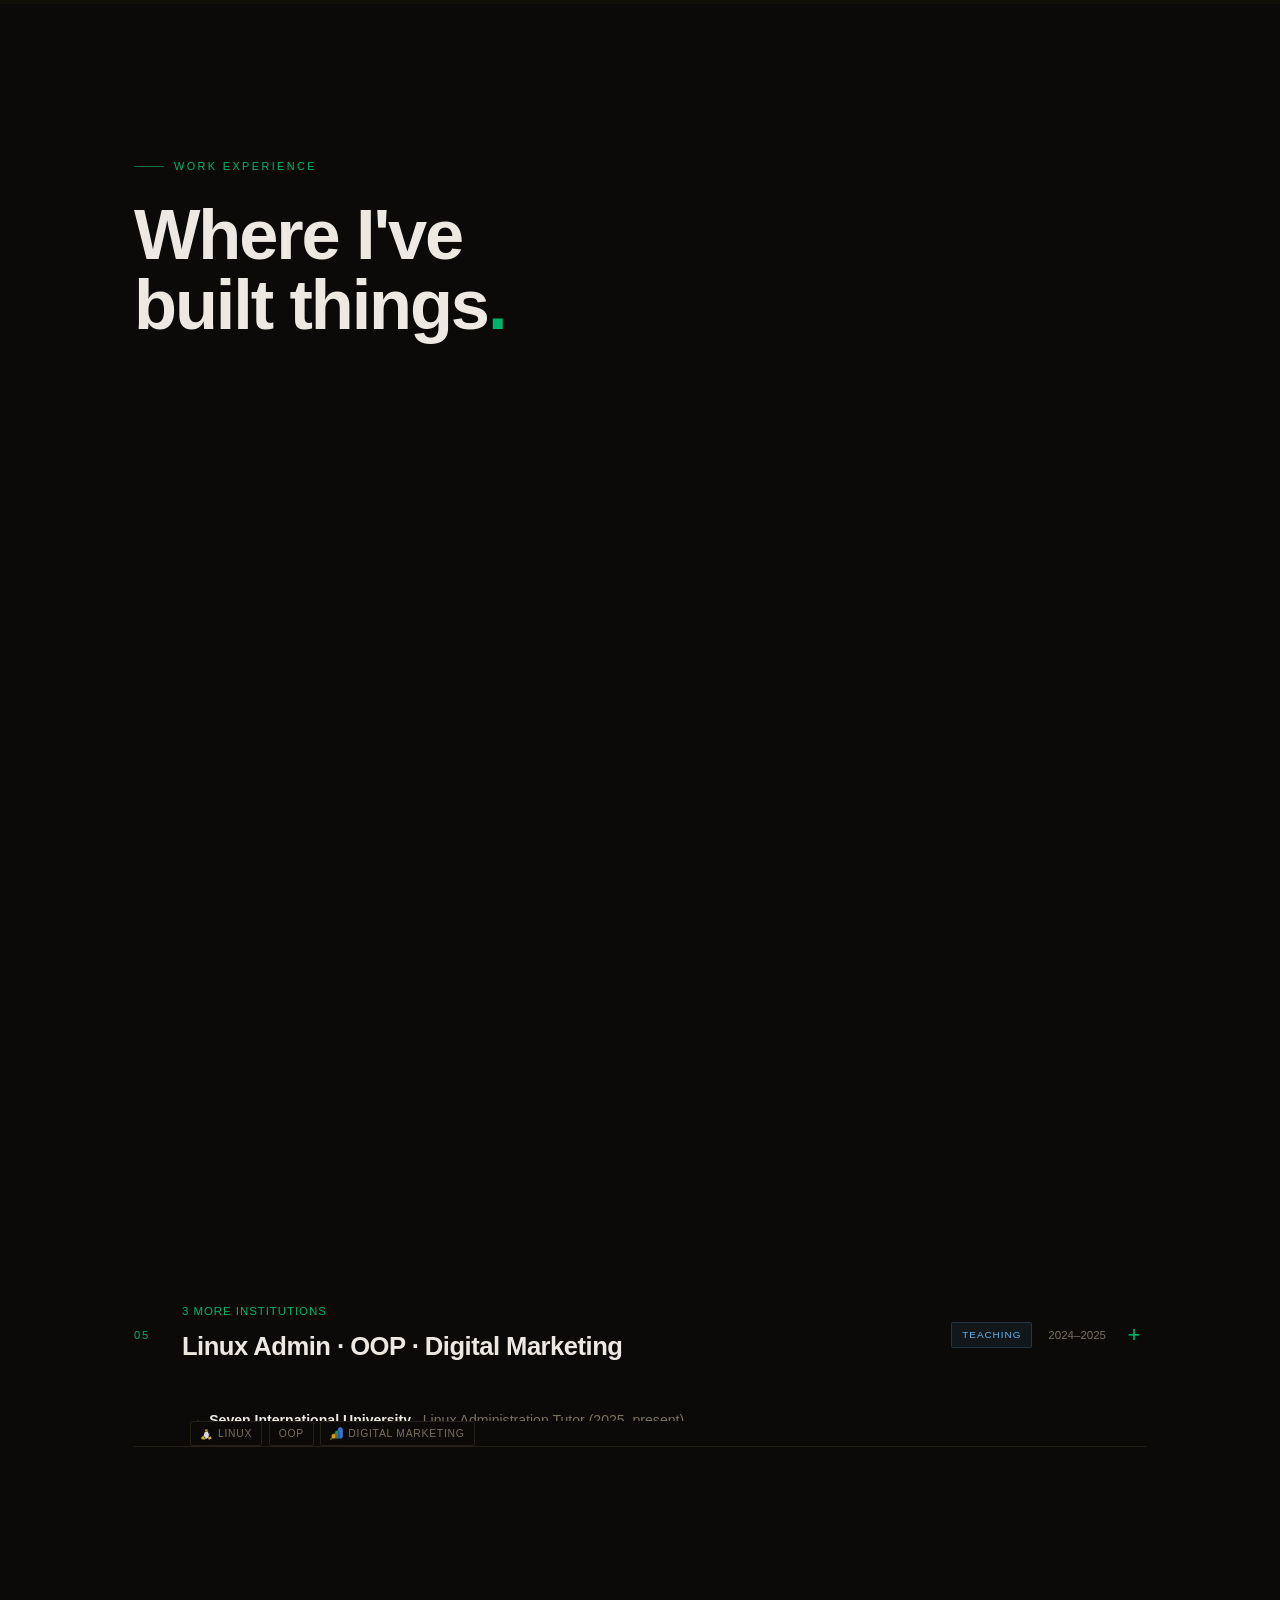
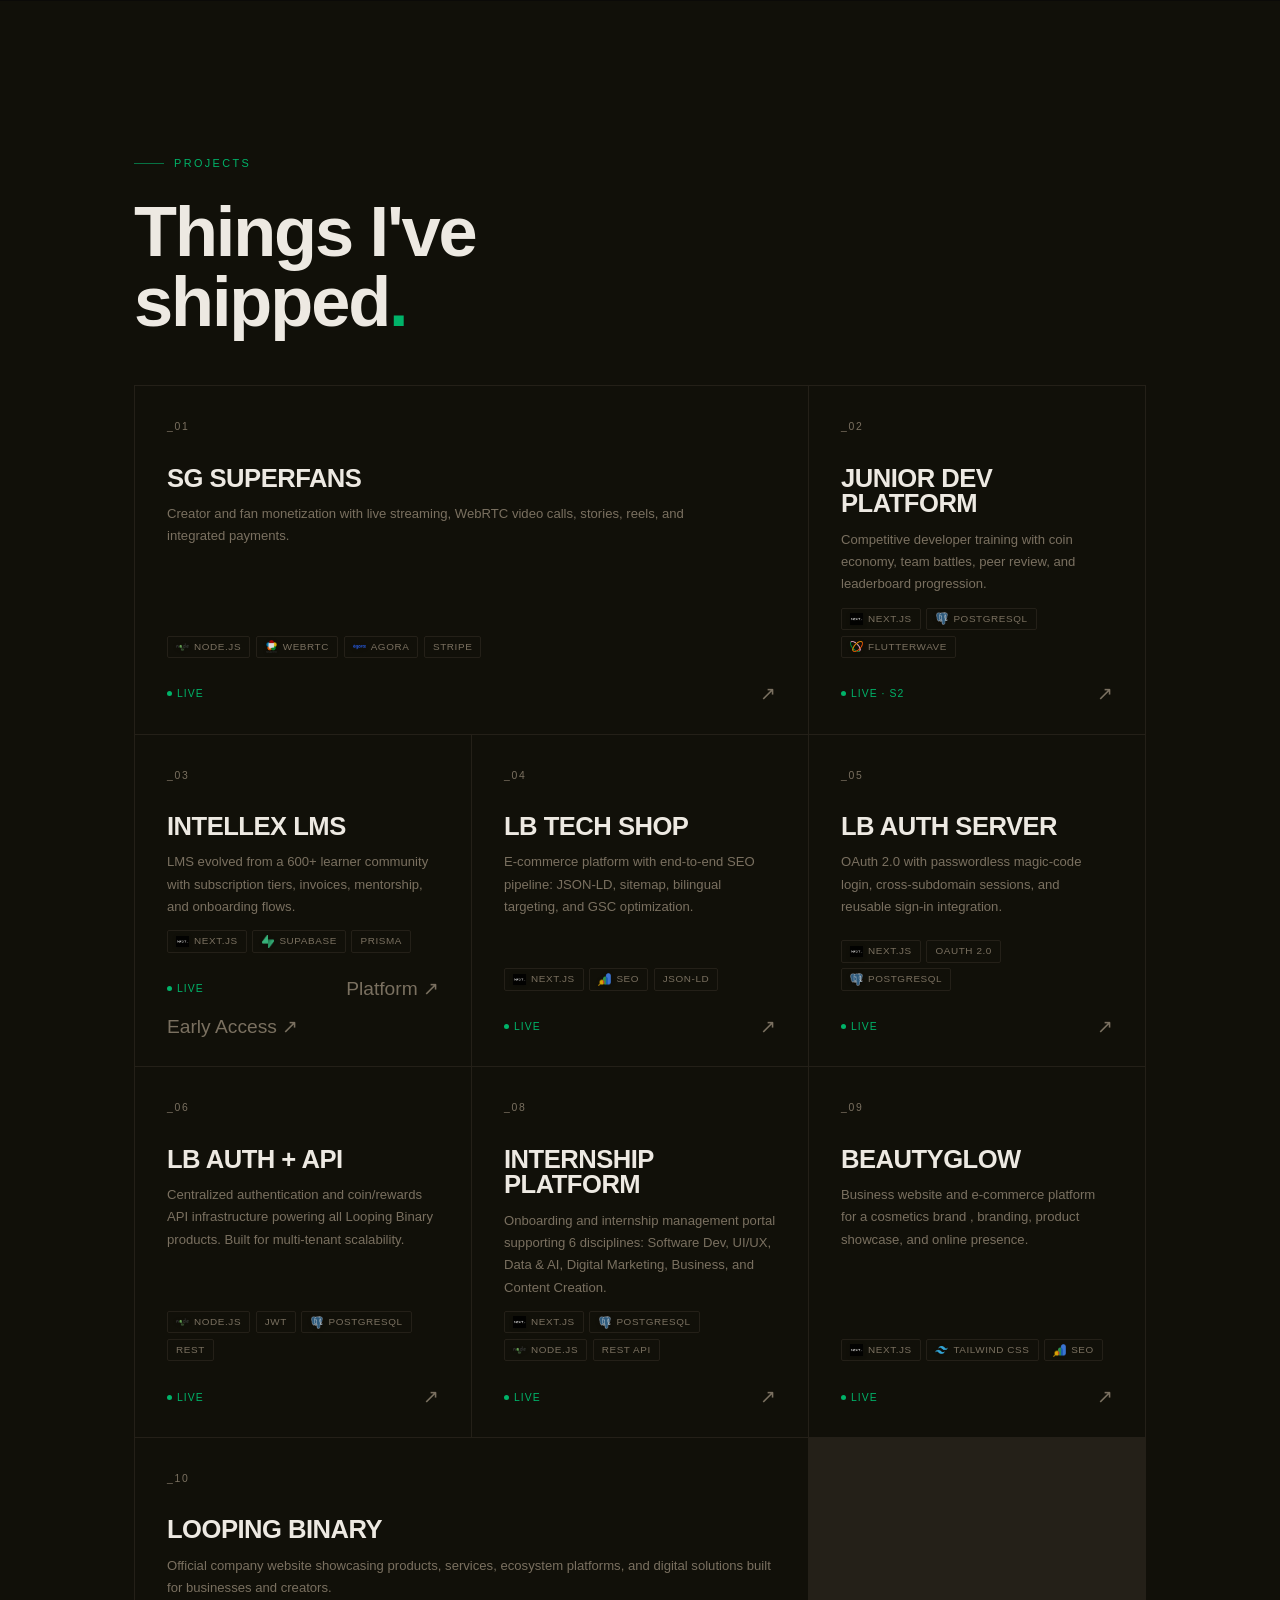
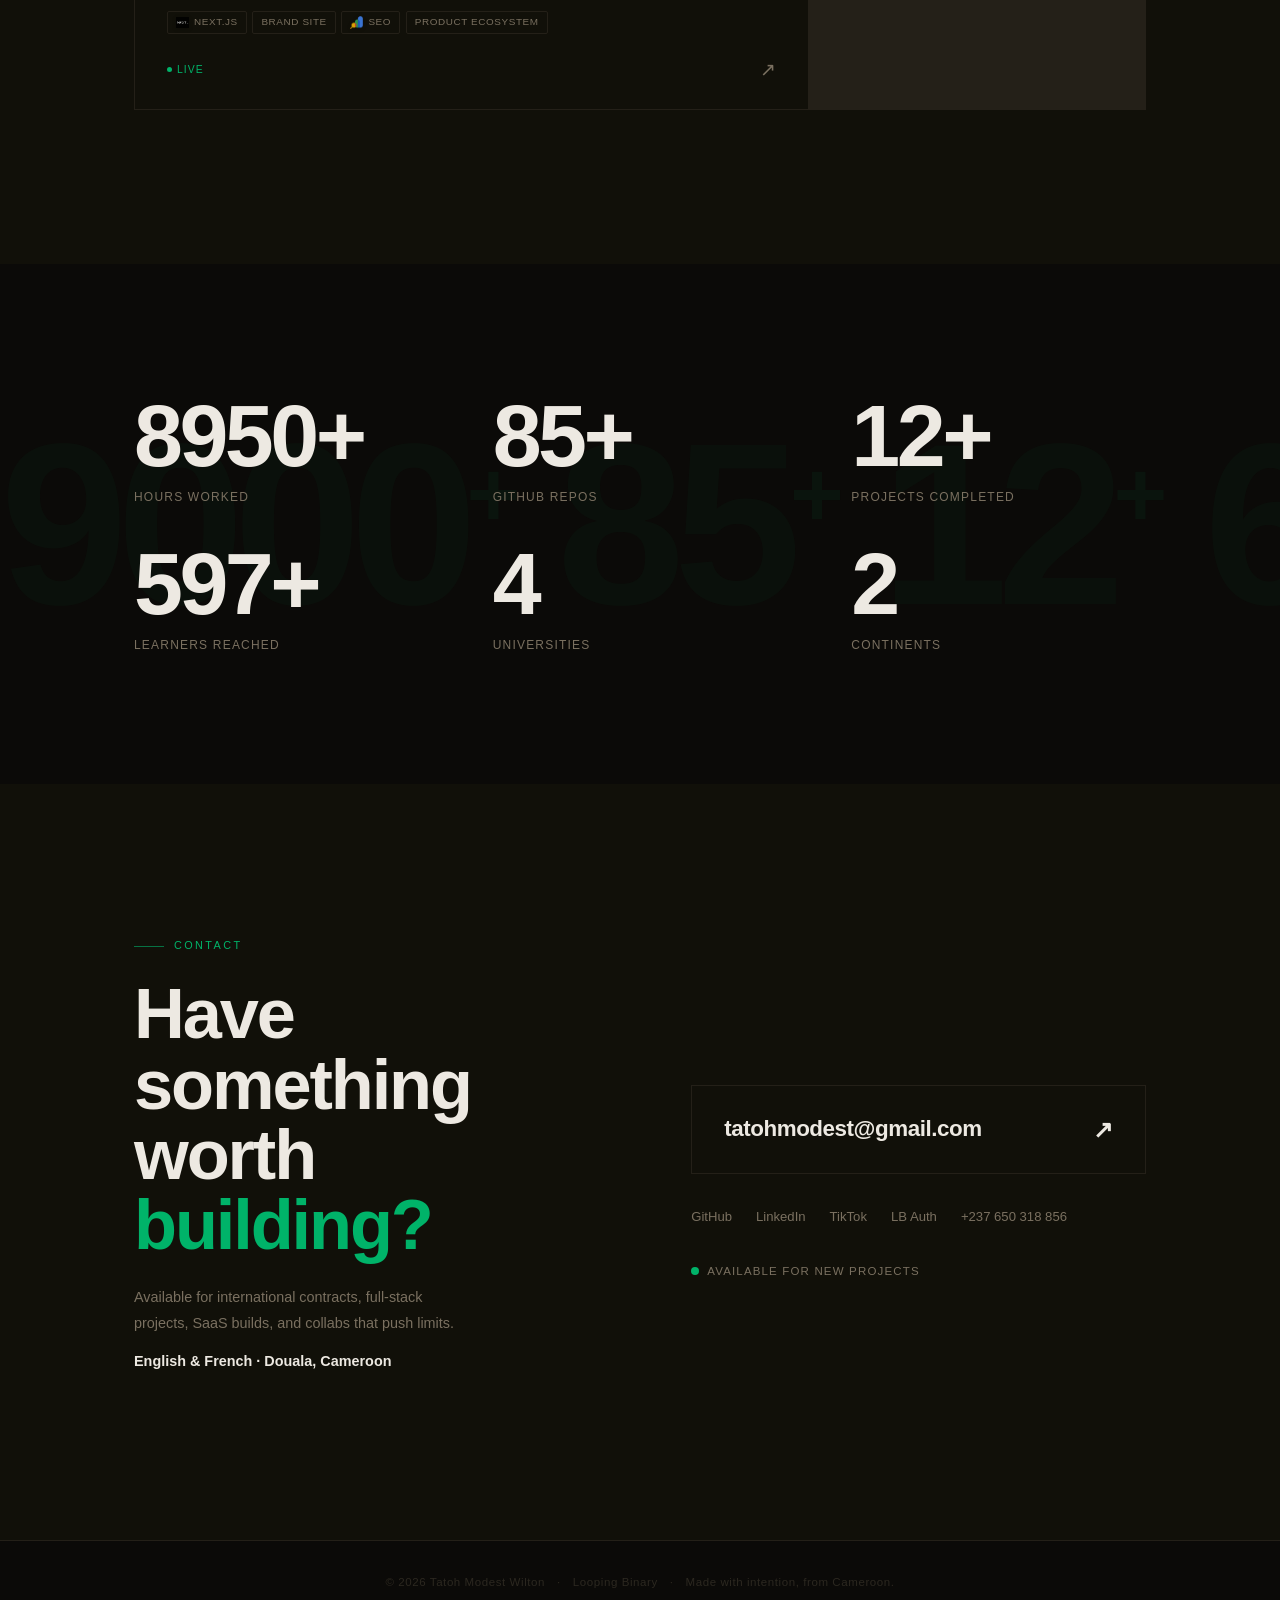
==== commit 752332c9: "new update" ====
--- a/index.html
+++ b/index.html
@@ -1,553 +1,668 @@
 <!DOCTYPE html>
-<html lang="en" data-theme="dark">
+<html lang="en">
 <head>
-  <meta charset="UTF-8" />
-  <meta name="viewport" content="width=device-width, initial-scale=1.0" />
-  <title>Tatoh Modest Wilton , Full-Stack Engineer</title>
-  <meta name="description" content="Full-stack engineer, founder, and educator with 4+ years building production-grade platforms across Africa and beyond." />
-  <meta property="og:title" content="Tatoh Modest Wilton , Full-Stack Engineer" />
-  <meta property="og:description" content="Founder of Looping Binary. Building scalable SaaS, LMS, and creator platforms." />
-  <meta property="og:type" content="website" />
-
-  <!-- Fonts: Clash Display (bold/display) + Satoshi (body) -->
-  <link href="https://api.fontshare.com/v2/css?f[]=clash-display@400,500,600,700&f[]=satoshi@300,400,500,700&display=swap" rel="stylesheet" />
-
-  <link rel="icon" type="image/png" href="logo.png" />
-  <link rel="stylesheet" href="style.css" />
+  <meta charset="UTF-8"/>
+  <meta name="viewport" content="width=device-width, initial-scale=1.0"/>
+  <title>Tatoh Modest Wilton , Founder & Engineer</title>
+  <meta name="description" content="Founder of Looping Binary. Full-stack engineer building the future of tech from Cameroon."/>
+  <link href="https://api.fontshare.com/v2/css?f[]=clash-display@400,500,600,700&f[]=satoshi@300,400,500,700&display=swap" rel="stylesheet"/>
+  <link rel="icon" type="image/png" href="logo.png"/>
+  <link rel="stylesheet" href="style.css"/>
 </head>
 <body>
 
-<!-- ============ STAR CANVAS (full-page background) ============ -->
-<canvas id="star-canvas" aria-hidden="true"></canvas>
-
-<!-- ============ LOADER ============ -->
-<div id="loader" aria-hidden="true">
-  <div class="loader-text">
-    <span id="loader-name">TATOH<span class="loader-accent">.</span></span>
-  </div>
+<!-- ═══════════════════════════════
+     CUSTOM CURSOR
+═══════════════════════════════ -->
+<div class="cursor" id="cursor"></div>
+<div class="cursor-follower" id="cursorFollower"></div>
+
+<!-- ═══════════════════════════════
+     LOADER
+═══════════════════════════════ -->
+<div id="loader">
+  <div class="loader-logo">TATOH<span>.</span></div>
+  <div class="loader-progress">
+    <div class="loader-bar" id="loaderBar"></div>
+  </div>
+  <div class="loader-pct" id="loaderPct">0%</div>
 </div>
 
-<!-- ============ SCROLL PROGRESS ============ -->
-<div class="scroll-bar" id="scrollBar" aria-hidden="true"></div>
-
-<!-- ============ LEFT EMAIL ============ -->
-<div class="side-email" aria-hidden="true">
-  <a href="https://loopingbinary.com" target="_blank" rel="noopener">loopingbinary.com</a>
+<!-- ═══════════════════════════════
+     NAV
+═══════════════════════════════ -->
+<nav id="nav">
+  <a class="nav-logo" href="#hero">TM<span class="nav-logo-w">W</span></a>
+  <div class="nav-links">
+    <a href="#about">About</a>
+    <a href="#skills">Skills</a>
+    <a href="#experience">Work</a>
+    <a href="#projects">Projects</a>
+    <a href="#contact">Contact</a>
+    <a href="Resume/index.html" target="_blank">Resume</a>
+  </div>
+  <a href="mailto:tatohmodest@gmail.com" class="nav-hire magnetic" data-strength="30">Hire Me</a>
+  <button class="nav-burger" id="navBurger">
+    <span></span><span></span>
+  </button>
+</nav>
+
+<div class="mob-menu" id="mobMenu">
+  <a href="#about">About</a>
+  <a href="#skills">Skills</a>
+  <a href="#experience">Work</a>
+  <a href="#projects">Projects</a>
+  <a href="#contact">Contact</a>
+  <a href="Resume/index.html" target="_blank">Resume</a>
 </div>
 
-<!-- ============ NAV ============ -->
-<nav class="nav" role="navigation" aria-label="Primary navigation">
-  <a href="#" class="nav-logo" aria-label="Home">
-    <img src="logo.png" alt="Tatoh Modest logo" />
-  </a>
-  <button class="nav-hamburger" id="navToggle" aria-label="Open menu" aria-expanded="false">
-    <span></span><span></span><span></span>
-  </button>
-  <div class="nav-menu" id="navMenu" role="menu">
-    <button class="nav-close" id="navClose" aria-label="Close menu">&times;</button>
-    <a href="#experience" role="menuitem">Experience</a>
-    <a href="#projects" role="menuitem">Projects</a>
-    <a href="#skills" role="menuitem">Skills</a>
-    <a href="tatoh_modest_resume.html" role="menuitem">Resume</a>
-    <a href="#contact" role="menuitem">Contact</a>
-    <a href="mailto:tatohmodest@gmail.com" class="nav-cta" role="menuitem">Hire Me</a>
-  </div>
-</nav>
-
-<!-- ============ HERO ============ -->
-<section class="hero" id="home">
-  <div class="particles" id="particles" aria-hidden="true"></div>
+<!-- ═══════════════════════════════
+     HERO
+═══════════════════════════════ -->
+<section id="hero">
+  <canvas id="heroCanvas"></canvas>
 
   <div class="hero-inner">
+    <!-- LEFT: Identity -->
     <div class="hero-left">
-      <p class="hero-label"><span class="asterisk">✳</span> Available for contracts & collabs</p>
-      <h1 class="hero-title">
-        FULL-STACK<br/>
-        <em>ENGINEER</em><br/>
-        <span class="hero-title-line3">&amp; FOUNDER</span>
-      </h1>
+      <div class="hero-status">
+        <span class="blink-dot"></span>
+        Available · Douala, Cameroon
+      </div>
+
+      <!-- Giant animated name -->
+      <div class="hero-name-wrap">
+        <div class="hero-name-line overflow-hidden"><span class="slide-up">TATOH</span></div>
+        <div class="hero-name-line overflow-hidden"><span class="slide-up delay-1 outline-text">MODEST</span></div>
+        <div class="hero-name-line overflow-hidden"><span class="slide-up delay-2 ghost-text">WILTON</span></div>
+      </div>
+
+      <div class="hero-tags">
+        <span>Founder</span>
+        <span class="tag-sep">×</span>
+        <span>Full-Stack Engineer</span>
+        <span class="tag-sep">×</span>
+        <span>Educator</span>
+      </div>
+
       <p class="hero-bio">
-        Full-stack developer and entrepreneur with <strong>4+ years professional experience</strong> (7+ years overall).
-        Founder of <strong>Looping Binary</strong> , building SaaS, APIs, LMS, e-commerce, and creator economy platforms.
-        Educator at 4 institutions. International clients. Bilingual.
+        Full-stack engineer and tech entrepreneur with <strong>4+ years professional experience</strong> (7+ years overall).
+        Founder of <strong>Looping Binary</strong> building scalable SaaS, LMS, APIs, and creator platforms.
+        Educator at 4 institutions with international clients. <strong>English and French.</strong>
       </p>
-      <div class="hero-actions">
-        <a href="#contact" class="btn-primary">Hire Me</a>
-        <a href="#projects" class="btn-ghost">View Work</a>
-        <a href="tatoh_modest_resume.html" class="btn-ghost">View Resume</a>
-      </div>
-    </div>
-
+
+      <div class="hero-btns">
+        <a href="#projects" class="btn-primary magnetic" data-strength="40">
+          <span class="btn-text">See My Work</span>
+          <span class="btn-icon">↗</span>
+        </a>
+        <a href="#contact" class="btn-outline magnetic" data-strength="25">Let's Talk</a>
+        <a href="Resume/index.html" target="_blank" class="btn-outline magnetic" data-strength="25">View Resume ↗</a>
+      </div>
+    </div>
+
+    <!-- RIGHT: Photo + stats -->
     <div class="hero-right">
-      <div class="hero-stat reveal-stat" style="--delay:0.1s">
-        <span class="stat-num">4<span class="stat-plus">+</span></span>
-        <span class="stat-label">Years of Experience</span>
-      </div>
-      <div class="hero-stat reveal-stat" style="--delay:0.2s">
-        <span class="stat-num">12<span class="stat-plus">+</span></span>
-        <span class="stat-label">Completed Projects</span>
-      </div>
-      <div class="hero-stat reveal-stat" style="--delay:0.3s">
-        <span class="stat-num">9000<span class="stat-plus">+</span></span>
-        <span class="stat-label">Hours Worked (Estimated)</span>
-      </div>
-      <div class="hero-stat reveal-stat" style="--delay:0.4s">
-        <span class="stat-num">85<span class="stat-plus">+</span></span>
-        <span class="stat-label">Git Repositories</span>
-      </div>
-    </div>
-  </div>
-
-  <div class="hero-scroll-hint" aria-hidden="true">
-    <span>Scroll</span>
-    <svg width="16" height="24" viewBox="0 0 16 24" fill="none"><rect x="1" y="1" width="14" height="22" rx="7" stroke="var(--accent)" stroke-width="1.5"/><circle cx="8" cy="7" r="2" fill="var(--accent)"><animate attributeName="cy" values="7;15;7" dur="1.8s" repeatCount="indefinite"/></circle></svg>
+      <!-- Photo: SVG avatar default, real photo on hover -->
+      <div class="hero-photo-wrap">
+        <div class="hero-photo-frame" id="heroPhotoFrame">
+          <!-- Default: SVG avatar -->
+          <svg class="hero-avatar" viewBox="0 0 320 400" fill="none" xmlns="http://www.w3.org/2000/svg">
+            <rect width="320" height="400" fill="#1a1700"/>
+            <line x1="0" y1="80" x2="320" y2="80" stroke="#00b369" stroke-opacity="0.08"/>
+            <line x1="0" y1="160" x2="320" y2="160" stroke="#00b369" stroke-opacity="0.08"/>
+            <line x1="0" y1="240" x2="320" y2="240" stroke="#00b369" stroke-opacity="0.08"/>
+            <line x1="0" y1="320" x2="320" y2="320" stroke="#00b369" stroke-opacity="0.08"/>
+            <line x1="80" y1="0" x2="80" y2="400" stroke="#00b369" stroke-opacity="0.08"/>
+            <line x1="160" y1="0" x2="160" y2="400" stroke="#00b369" stroke-opacity="0.08"/>
+            <line x1="240" y1="0" x2="240" y2="400" stroke="#00b369" stroke-opacity="0.08"/>
+            <ellipse cx="160" cy="130" rx="55" ry="60" fill="#2d2800"/>
+            <ellipse cx="160" cy="130" rx="55" ry="60" stroke="#00b369" stroke-width="1.5" fill="none"/>
+            <circle cx="160" cy="110" r="35" fill="#1a1700" stroke="#00b369" stroke-width="1"/>
+            <circle cx="148" cy="105" r="4" fill="#00b369" opacity="0.8"/>
+            <circle cx="172" cy="105" r="4" fill="#00b369" opacity="0.8"/>
+            <path d="M150 122 Q160 130 170 122" stroke="#00b369" stroke-width="1.5" stroke-linecap="round" fill="none"/>
+            <path d="M100 195 Q100 165 130 158 L160 168 L190 158 Q220 165 220 195 L220 260 L100 260 Z" fill="#2d2800" stroke="#00b369" stroke-width="1"/>
+            <path d="M155 170 L160 200 L165 170" fill="#00b369" opacity="0.5"/>
+            <path d="M100 260 L80 400 L240 400 L220 260 Z" fill="#1e1c00" stroke="#00b369" stroke-width="0.5"/>
+            <text x="20" y="300" font-family="monospace" font-size="9" fill="#00b369" opacity="0.3">const founder = true</text>
+            <text x="20" y="315" font-family="monospace" font-size="9" fill="#00b369" opacity="0.2">&gt; looping_binary</text>
+            <text x="20" y="330" font-family="monospace" font-size="9" fill="#00b369" opacity="0.15">&gt; 7yr.self_taught()</text>
+            <path d="M10 10 L10 30 M10 10 L30 10" stroke="#00b369" stroke-width="1.5" opacity="0.5"/>
+            <path d="M310 10 L310 30 M310 10 L290 10" stroke="#00b369" stroke-width="1.5" opacity="0.5"/>
+            <path d="M10 390 L10 370 M10 390 L30 390" stroke="#00b369" stroke-width="1.5" opacity="0.5"/>
+            <path d="M310 390 L310 370 M310 390 L290 390" stroke="#00b369" stroke-width="1.5" opacity="0.5"/>
+          </svg>
+          <!-- Hover: real photo, revealed via clip-path wipe -->
+          <img src="PXL_20260305_094044725~2.jpg.jpeg" alt="Tatoh Modest Wilton" class="hero-real-photo"/>
+          <!-- Loader overlay (initial page-load wipe) -->
+          <div class="photo-reveal-overlay"></div>
+        </div>
+        <div class="photo-label" id="photoLabel">Douala, Cameroon 🇨🇲</div>
+      </div>
+
+      <!-- Floating stat pills -->
+      <div class="stat-pill stat-pill--tl float-anim" style="--fd:0s">
+        <span class="sp-num">9000+</span>
+        <span class="sp-lbl">Hours Worked</span>
+      </div>
+      <div class="stat-pill stat-pill--br float-anim" style="--fd:0.8s">
+        <span class="sp-num">85+</span>
+        <span class="sp-lbl">GitHub Repos</span>
+      </div>
+    </div>
+  </div>
+
+  <!-- Scroll hint -->
+  <div class="scroll-hint">
+    <div class="scroll-arrow"></div>
+    <span>scroll</span>
   </div>
 </section>
 
-<!-- ============ EXPERIENCE ============ -->
-<section class="section" id="experience">
-  <div class="section-label reveal"><span class="asterisk">✳</span> MY EXPERIENCE</div>
-
-  <div class="exp-list">
-
-    <div class="exp-item reveal">
-      <div class="exp-header">
-        <div>
-          <div class="exp-company">Looping Binary · Douala, Cameroon</div>
-          <h2 class="exp-title">Founder &amp; CEO</h2>
-          <div class="exp-tags"><span class="tag tag-green">Full-Time</span></div>
-        </div>
-        <div class="exp-date">2023 , Present</div>
-      </div>
-      <ul class="exp-bullets">
-        <li>Founded and lead a software company building scalable SaaS, e-commerce, LMS, and developer tooling for local and international clients</li>
-        <li>Architected the full Looping Binary ecosystem: centralized auth, coin/rewards API, Junior Dev tournament, Intellex LMS, LB Tech Shop, internship portal</li>
-        <li>Designed SEO pipelines (Next.js generateMetadata, JSON-LD, sitemap.ts, GSC) with bilingual content strategies for Cameroonian markets</li>
-        <li>Launched 6-discipline internship tracks: Software Dev, UI/UX, Data &amp; AI, Digital Marketing, Business, Content Creation</li>
-        <li>Grew Intellex from a 600+ member WhatsApp community into a structured LMS with subscription tiers and mentorship</li>
-      </ul>
-    </div>
-
-    <div class="exp-item reveal">
-      <div class="exp-header">
-        <div>
-          <div class="exp-company">SG Superfans · Canada (Remote)</div>
-          <h2 class="exp-title">Lead Backend Developer &amp; Software Engineer</h2>
-          <div class="exp-tags"><span class="tag tag-gray">Contract</span></div>
-        </div>
-        <div class="exp-date">Contract</div>
-      </div>
-      <ul class="exp-bullets">
-        <li>Led backend engineering for an international creator/fan monetization platform with live streaming, reels, stories, and fan engagement features</li>
-        <li>Architected real-time video/audio calling with negotiation flows using WebRTC and Agora SDK, with creator-controlled call management</li>
-        <li>Built scalable REST APIs and WebSocket infrastructure for real-time notifications, live events, and feed systems</li>
-        <li>Integrated three payment gateways , PayUnit, Stripe, and PayPal , for subscriptions, tips, and pay-per-view content</li>
-        <li>Designed creator monetization systems: subscription tiers, exclusive content gating, PPV video, and tip mechanics</li>
-        <li>Implemented authentication, role-based access, and creator/fan account management at scale</li>
-      </ul>
-    </div>
-
-    <div class="exp-item reveal">
-      <div class="exp-header">
-        <div>
-          <div class="exp-company">Seven Advanced Academy</div>
-          <h2 class="exp-title">Full-Stack Development Instructor</h2>
-          <div class="exp-tags"><span class="tag tag-blue">Teaching</span></div>
-        </div>
-        <div class="exp-date">2023 , Present</div>
-      </div>
-      <ul class="exp-bullets">
-        <li>Teach full-stack development: Next.js, Node.js, MongoDB, PostgreSQL with real-world project-based curriculum</li>
-        <li>Mentor junior developers through the Junior Dev Tournament , competitive coding with coin rewards and peer review</li>
-        <li>Delivers Excel data analysis: cleaning, pivot tables, and dashboard design</li>
-      </ul>
-    </div>
-
-    <div class="exp-item reveal">
-      <div class="exp-header">
-        <div>
-          <div class="exp-company">Seven International University</div>
-          <h2 class="exp-title">Linux Administration Tutor</h2>
-          <div class="exp-tags"><span class="tag tag-blue">Teaching</span></div>
-        </div>
-        <div class="exp-date">2025 , Present</div>
-      </div>
-      <ul class="exp-bullets">
-        <li>Teaches Linux system administration and practical server management to university-level students</li>
-      </ul>
-    </div>
-
-    <div class="exp-item reveal">
-      <div class="exp-header">
-        <div>
-          <div class="exp-company">Brains University</div>
-          <h2 class="exp-title">OOP Instructor</h2>
-          <div class="exp-tags"><span class="tag tag-blue">Teaching</span></div>
-        </div>
-        <div class="exp-date">2025</div>
-      </div>
-      <ul class="exp-bullets">
-        <li>Delivered Object-Oriented Programming curriculum with emphasis on design patterns and real-world architecture</li>
-      </ul>
-    </div>
-
-    <div class="exp-item reveal">
-      <div class="exp-header">
-        <div>
-          <div class="exp-company">Saint Monica University</div>
-          <h2 class="exp-title">Digital Marketing Manager</h2>
-          <div class="exp-tags"><span class="tag tag-gray">Contract</span></div>
-        </div>
-        <div class="exp-date">2024 , 2025</div>
-      </div>
-      <ul class="exp-bullets">
-        <li>Managed digital campaigns, branding strategy, and student engagement initiatives</li>
-      </ul>
-    </div>
-
-    <div class="exp-item reveal">
-      <div class="exp-header">
-        <div>
-          <div class="exp-company">Presto · Remote</div>
-          <h2 class="exp-title">Lead Backend Developer , Business Management Platform</h2>
-          <div class="exp-tags"><span class="tag tag-gray">Contract</span></div>
-        </div>
-        <div class="exp-date">Contract</div>
-      </div>
-      <ul class="exp-bullets">
-        <li>Led backend architecture for a multi-feature business management platform serving SMEs</li>
-        <li>Built business onboarding, product/service catalogue, and client account management APIs</li>
-        <li>Developed event scheduling system with booking management, staff assignments, and reminders</li>
-        <li>Implemented staff management with role-based access controls and permission scoping</li>
-        <li>Designed and integrated REST APIs consumed by a Flutter mobile app frontend</li>
-        <li>Worked across Node.js, Express, MongoDB, and PostgreSQL depending on data model requirements</li>
-      </ul>
-    </div>
-
+<!-- ═══════════════════════════════
+     ABOUT / STORY TICKER
+═══════════════════════════════ -->
+<div class="ticker-wrap" aria-hidden="true">
+  <div class="ticker">
+    <span>FOUNDER</span><span class="tick-dot">◆</span>
+    <span>FULL-STACK ENGINEER</span><span class="tick-dot">◆</span>
+    <span>EDUCATOR</span><span class="tick-dot">◆</span>
+    <span>LOOPING BINARY</span><span class="tick-dot">◆</span>
+    <span>CAMEROON → WORLD</span><span class="tick-dot">◆</span>
+    <span>7 YEARS CODING</span><span class="tick-dot">◆</span>
+    <span>SELF-TAUGHT</span><span class="tick-dot">◆</span>
+    <span>BILINGUAL</span><span class="tick-dot">◆</span>
+    <!-- dupe for seamless loop -->
+    <span>FOUNDER</span><span class="tick-dot">◆</span>
+    <span>FULL-STACK ENGINEER</span><span class="tick-dot">◆</span>
+    <span>EDUCATOR</span><span class="tick-dot">◆</span>
+    <span>LOOPING BINARY</span><span class="tick-dot">◆</span>
+    <span>CAMEROON → WORLD</span><span class="tick-dot">◆</span>
+    <span>7 YEARS CODING</span><span class="tick-dot">◆</span>
+    <span>SELF-TAUGHT</span><span class="tick-dot">◆</span>
+    <span>BILINGUAL</span><span class="tick-dot">◆</span>
+  </div>
+</div>
+
+<!-- ═══════════════════════════════
+     ABOUT
+═══════════════════════════════ -->
+<section id="about" class="section">
+  <div class="container">
+    <div class="section-tag reveal">About</div>
+    <div class="about-grid">
+      <div class="about-text reveal">
+        <h2 class="section-title">The story behind<br/><em>the builder.</em></h2>
+        <p>Self-taught through Udemy, Coursera, LinkedIn Learning, and Amazon technical books. Started with zero mentorship, then turned continuous learning into production-grade delivery.</p>
+        <p>Today: founder of Looping Binary, educator at 4 institutions, and builder of real systems used across Cameroon, Africa, and international markets.</p>
+      </div>
+      <div class="about-cards">
+        <div class="acard reveal" data-tilt>
+          <img class="acard-img" src="background/me.png" alt="Self-taught engineer"/>
+          <div class="acard-num">01</div>
+          <h3>Self-Taught Engineer</h3>
+          <p>7+ years programming and 4+ years professional work through disciplined self-learning and constant shipping.</p>
+        </div>
+        <div class="acard reveal" data-tilt>
+          <img class="acard-img" src="background/bulp.png" alt="Educator"/>
+          <div class="acard-num">02</div>
+          <h3>Educator At 4 Institutions</h3>
+          <p>Teaching full-stack development, Linux administration, OOP, and practical digital execution across universities and academies.</p>
+        </div>
+        <div class="acard reveal" data-tilt>
+          <img class="acard-img" src="background/help.png" alt="Founder"/>
+          <div class="acard-num">03</div>
+          <h3>Founder And Entrepreneur</h3>
+          <p>Built Looping Binary from zero into a software ecosystem serving users and clients in Africa, Canada, and beyond.</p>
+        </div>
+        <div class="acard reveal" data-tilt>
+          <img class="acard-img" src="background/content.png" alt="Content creator"/>
+          <div class="acard-num">04</div>
+          <h3>Community And Content</h3>
+          <p>Scaled a 600+ learner tech community from WhatsApp into a structured LMS and active learning ecosystem.</p>
+        </div>
+      </div>
+    </div>
   </div>
 </section>
 
-<!-- ============ PROJECTS ============ -->
-<section class="section" id="projects">
-  <div class="section-label reveal"><span class="asterisk">✳</span> SELECTED PROJECTS</div>
-
-  <div class="projects-list">
-
-    <a href="https://sgsuperfans.com" target="_blank" rel="noopener" class="project-item reveal">
-      <div class="project-num">_01.</div>
-      <div class="project-content">
-        <h3 class="project-name">SG Superfans</h3>
-        <p class="project-desc">Creator/fan monetization platform with live streaming, reels, stories, real-time video calling via WebRTC/Agora, and three integrated payment gateways (PayUnit, Stripe, PayPal).</p>
-        <div class="project-stack">
-          <span>Node.js</span><span>WebRTC</span><span>Agora</span><span>PostgreSQL</span><span>Stripe</span>
-        </div>
-      </div>
-      <div class="project-arrow">↗</div>
-    </a>
-
-    <a href="https://juniordev.loopingbinary.com" target="_blank" rel="noopener" class="project-item reveal">
-      <div class="project-num">_02.</div>
-      <div class="project-content">
-        <h3 class="project-name">Junior Dev Platform</h3>
-        <p class="project-desc">Competitive developer training platform with coin economy, team formation, tier-based pricing, peer review system, leaderboard, and PayUnit payments. Season 2 live.</p>
-        <div class="project-stack">
-          <span>Next.js</span><span>PostgreSQL</span><span>PayUnit</span><span>SQL (13 tables)</span>
-        </div>
-      </div>
-      <div class="project-arrow">↗</div>
-    </a>
-
-    <div class="project-item reveal">
-      <div class="project-num">_03.</div>
-      <div class="project-content">
-        <a href="https://intellex.loopingbinary.com" target="_blank" rel="noopener" class="project-main-link">
-          <h3 class="project-name">Intellex LMS</h3>
+<!-- ═══════════════════════════════
+     SKILLS , ORBIT WHEEL
+═══════════════════════════════ -->
+<section id="skills" class="section section--dark">
+  <div class="container">
+    <div class="section-tag reveal">Skills / Stack</div>
+    <h2 class="section-title reveal">The tools I<br/>master<em>.</em></h2>
+    <p class="section-sub reveal">Hover any skill to learn more. Drag to spin.</p>
+
+    <div class="orbit-scene reveal">
+      <!-- Central hub -->
+      <div class="orbit-hub">
+        <svg viewBox="0 0 60 60" fill="none">
+          <circle cx="30" cy="30" r="28" stroke="var(--accent)" stroke-width="1" stroke-dasharray="4 3"/>
+          <text x="30" y="26" text-anchor="middle" font-family="'Clash Display'" font-size="10" font-weight="700" fill="var(--accent)">STACK</text>
+          <text x="30" y="40" text-anchor="middle" font-family="'Clash Display'" font-size="7" fill="var(--text-muted)">HOVER</text>
+        </svg>
+      </div>
+
+      <!-- Orbit rings (decorative) -->
+      <div class="orbit-ring orbit-ring--1"></div>
+      <div class="orbit-ring orbit-ring--2"></div>
+      <div class="orbit-ring orbit-ring--3"></div>
+
+      <!-- Skill nodes , rendered as 3D sphere by JS -->
+      <div class="skill-node" data-skill="JavaScript" data-desc="Core language for dynamic frontends, APIs, and full product logic."><img src="skills/frontend/js.png" alt="JavaScript"/></div>
+      <div class="skill-node" data-skill="TypeScript" data-desc="Typed architecture for scalable apps and safer refactors."><img src="skills/frontend/typescript.png" alt="TypeScript"/></div>
+      <div class="skill-node" data-skill="React" data-desc="Component-based UI engineering for production interfaces."><img src="skills/frontend/reactjs.png" alt="React"/></div>
+      <div class="skill-node" data-skill="Next.js" data-desc="Primary framework for SSR, SEO, full-stack web products."><img src="skills/frontend/nextjs.png" alt="Next.js"/></div>
+      <div class="skill-node" data-skill="Tailwind CSS" data-desc="Fast UI composition with robust design consistency."><img src="skills/frontend/tailwindcss.png" alt="Tailwind CSS"/></div>
+      <div class="skill-node" data-skill="Flutter" data-desc="Cross-platform mobile apps from one codebase."><img src="skills/frontend/flutter.png" alt="Flutter"/></div>
+      <div class="skill-node" data-skill="UI/UX" data-desc="Interface thinking focused on conversion and clarity."><img src="skills/frontend/uiux.png" alt="UI/UX"/></div>
+
+      <div class="skill-node" data-skill="Node.js" data-desc="Scalable backend APIs, auth systems, and real-time services."><img src="skills/backend/nodejs.png" alt="Node.js"/></div>
+      <div class="skill-node" data-skill="Express.js" data-desc="Lean REST APIs and service backends."><img src="skills/backend/expressjs.png" alt="Express.js"/></div>
+      <div class="skill-node" data-skill="NestJS" data-desc="Structured backend architecture for enterprise-grade features."><img src="skills/backend/nestjs.png" alt="NestJS"/></div>
+      <div class="skill-node" data-skill="Django" data-desc="Robust Python web framework for secure backends."><img src="skills/backend/django.png" alt="Django"/></div>
+      <div class="skill-node" data-skill="FastAPI" data-desc="High-performance Python APIs with async support."><img src="skills/backend/fastapi.png" alt="FastAPI"/></div>
+      <div class="skill-node" data-skill="Flask" data-desc="Lightweight backend services and fast prototypes."><img src="skills/backend/flask.png" alt="Flask"/></div>
+      <div class="skill-node" data-skill="Python" data-desc="Backend scripting, automation, and data workflows."><img src="skills/backend/python.png" alt="Python"/></div>
+      <div class="skill-node" data-skill="PostgreSQL" data-desc="Relational data modeling, indexing, and advanced SQL."><img src="skills/backend/postgres.png" alt="PostgreSQL"/></div>
+      <div class="skill-node" data-skill="MySQL" data-desc="Reliable relational storage for production systems."><img src="skills/backend/mysql.png" alt="MySQL"/></div>
+      <div class="skill-node" data-skill="MongoDB" data-desc="Flexible document data stores for rapid feature delivery."><img src="skills/backend/mongodb.png" alt="MongoDB"/></div>
+      <div class="skill-node" data-skill="Supabase" data-desc="Postgres + auth + storage for fast product launches."><img src="skills/backend/supabase.png" alt="Supabase"/></div>
+      <div class="skill-node" data-skill="Firebase" data-desc="Realtime and auth infrastructure for fast prototypes."><img src="skills/backend/firebase.png" alt="Firebase"/></div>
+      <div class="skill-node" data-skill="WebRTC" data-desc="Live audio/video communication features in production."><img src="skills/backend/webrtc.png" alt="WebRTC"/></div>
+      <div class="skill-node" data-skill="Drizzle ORM" data-desc="Type-safe SQL layer for modern backend stacks."><img src="skills/backend/drizzle.png" alt="Drizzle ORM"/></div>
+
+      <div class="skill-node" data-skill="Pandas" data-desc="Tabular processing, analytics pipelines, and reporting."><img src="skills/data/pandas.png" alt="Pandas"/></div>
+      <div class="skill-node" data-skill="NumPy" data-desc="Fast numerical arrays and scientific processing."><img src="skills/data/numpy.png" alt="NumPy"/></div>
+      <div class="skill-node" data-skill="Seaborn" data-desc="Statistical visualizations and dashboards."><img src="skills/data/seaborn.png" alt="Seaborn"/></div>
+      <div class="skill-node" data-skill="Matplotlib" data-desc="Custom plotting for analytical storytelling."><img src="skills/data/matplotlib.png" alt="Matplotlib"/></div>
+      <div class="skill-node" data-skill="LangChain" data-desc="LLM-powered workflows and agent orchestration."><img src="skills/data/langchain.png" alt="LangChain"/></div>
+      <div class="skill-node" data-skill="Excel" data-desc="Data cleaning, pivots, and practical business analytics."><img src="skills/data/excel.png" alt="Excel"/></div>
+
+      <div class="skill-node" data-skill="Docker" data-desc="Consistent environments and portable deployments."><img src="skills/infra/docker.png" alt="Docker"/></div>
+      <div class="skill-node" data-skill="Kubernetes" data-desc="Container orchestration for scale and resilience."><img src="skills/infra/kubernates.png" alt="Kubernetes"/></div>
+      <div class="skill-node" data-skill="Linux" data-desc="Server operations, process management, and hardening."><img src="skills/infra/linux.png" alt="Linux"/></div>
+      <div class="skill-node" data-skill="AWS S3" data-desc="Cloud object storage for assets and media pipelines."><img src="skills/infra/s3.png" alt="AWS S3"/></div>
+      <div class="skill-node" data-skill="Git" data-desc="Version control workflow for team-scale delivery."><img src="skills/infra/git.png" alt="Git"/></div>
+      <div class="skill-node" data-skill="Agora" data-desc="Realtime SDK integrations for live communication."><img src="skills/infra/agora.png" alt="Agora"/></div>
+      <div class="skill-node" data-skill="Flutterwave" data-desc="African payment integrations for subscriptions and checkout."><img src="skills/infra/flutterwave.png" alt="Flutterwave"/></div>
+      <div class="skill-node" data-skill="Google Search Console" data-desc="SEO indexing, ranking diagnostics, and optimization loop."><img src="skills/infra/googlesearchconsole.png" alt="Google Search Console"/></div>
+    </div>
+
+    <!-- Skill tooltip -->
+    <div class="skill-tooltip" id="skillTooltip">
+      <div class="st-name" id="stName">Skill</div>
+      <div class="st-desc" id="stDesc">Description</div>
+    </div>
+  </div>
+</section>
+
+<!-- ═══════════════════════════════
+     EXPERIENCE , ACCORDION
+═══════════════════════════════ -->
+<section id="experience" class="section">
+  <div class="container">
+    <div class="section-tag reveal">Work Experience</div>
+    <h2 class="section-title reveal">Where I've<br/>built things<em>.</em></h2>
+
+    <div class="accordion" id="expAccordion">
+
+      <div class="acc-item reveal" data-index="0">
+        <button class="acc-trigger">
+          <div class="acc-left">
+            <span class="acc-num">01</span>
+            <div>
+              <div class="acc-company">Looping Binary · Douala, Cameroon</div>
+              <div class="acc-role">Founder &amp; CEO</div>
+            </div>
+          </div>
+          <div class="acc-right">
+            <span class="acc-badge acc-badge--green">Full-Time</span>
+            <span class="acc-date">2023 , Present</span>
+            <span class="acc-icon">+</span>
+          </div>
+        </button>
+        <div class="acc-body">
+          <ul>
+            <li>Founded and lead a software company building scalable SaaS, e-commerce, LMS, and developer tooling for local and international clients</li>
+            <li>Architected the full Looping Binary ecosystem: centralized auth, coin/rewards API, Junior Dev tournament, Intellex LMS, LB Tech Shop, internship portal</li>
+            <li>Designed SEO pipelines (Next.js generateMetadata, JSON-LD, sitemap.ts, GSC) with bilingual content strategies for Cameroonian markets</li>
+            <li>Launched 6-discipline internship tracks: Software Dev, UI/UX, Data &amp; AI, Digital Marketing, Business, Content Creation</li>
+            <li>Grew Intellex from a 600+ member WhatsApp community into a structured LMS with subscription tiers and mentorship</li>
+          </ul>
+          <div class="acc-stack"><span><img class="stack-icon" src="skills/frontend/nextjs.png" alt=""/>Next.js</span><span><img class="stack-icon" src="skills/backend/nodejs.png" alt=""/>Node.js</span><span><img class="stack-icon" src="skills/backend/postgres.png" alt=""/>PostgreSQL</span><span><img class="stack-icon" src="skills/backend/supabase.png" alt=""/>Supabase</span><span><img class="stack-icon" src="skills/backend/drizzle.png" alt=""/>Drizzle ORM</span></div>
+        </div>
+      </div>
+
+      <div class="acc-item reveal" data-index="1">
+        <button class="acc-trigger">
+          <div class="acc-left">
+            <span class="acc-num">02</span>
+            <div>
+              <div class="acc-company">SG Superfans · Canada (Remote)</div>
+              <div class="acc-role">Lead Backend Developer &amp; Software Engineer</div>
+            </div>
+          </div>
+          <div class="acc-right">
+            <span class="acc-badge acc-badge--gray">Contract</span>
+            <span class="acc-date">International</span>
+            <span class="acc-icon">+</span>
+          </div>
+        </button>
+        <div class="acc-body">
+          <ul>
+            <li>Led backend development for a full-scale social and content monetization platform</li>
+            <li>Built backend systems for <strong>live streaming and real-time video communication</strong></li>
+            <li>Implemented <strong>video/audio calling and real-time messaging systems</strong> using WebSockets and WebRTC</li>
+            <li>Developed <strong>content monetization features</strong> including paid content and subscription models</li>
+            <li>Engineered <strong>social media features</strong>: reels, stories, playlists, and user following</li>
+            <li>Integrated <strong>multiple payment gateways</strong>: PayUnit, Stripe, and PayPal</li>
+            <li>Designed systems for user engagement, content delivery, and platform scalability</li>
+          </ul>
+          <div class="acc-stack"><span><img class="stack-icon" src="skills/backend/nodejs.png" alt=""/>Node.js</span><span><img class="stack-icon" src="skills/backend/webrtc.png" alt=""/>WebRTC</span><span><img class="stack-icon" src="skills/infra/agora.png" alt=""/>Agora</span><span><img class="stack-icon" src="skills/infra/payunit.png" alt=""/>PayUnit</span><span><img class="stack-icon" src="skills/backend/postgres.png" alt=""/>PostgreSQL</span></div>
+        </div>
+      </div>
+
+      <div class="acc-item reveal" data-index="2">
+        <button class="acc-trigger">
+          <div class="acc-left">
+            <span class="acc-num">03</span>
+            <div>
+              <div class="acc-company">Confidential Client · Canada (NDA)</div>
+              <div class="acc-role">Lead Backend Developer , Presto</div>
+            </div>
+          </div>
+          <div class="acc-right">
+            <span class="acc-badge acc-badge--gray">Enterprise</span>
+            <span class="acc-date">Contract</span>
+            <span class="acc-icon">+</span>
+          </div>
+        </button>
+        <div class="acc-body">
+          <ul>
+            <li>Led backend development for a comprehensive business management platform</li>
+            <li>Designed and built scalable APIs to support multi-feature business operations</li>
+            <li>Developed backend systems enabling businesses to register, onboard, and manage operations</li>
+            <li>Built features for <strong>product and service creation and management</strong></li>
+            <li>Implemented <strong>event management systems</strong> for business activities and scheduling</li>
+            <li>Designed <strong>staff management and role-based access controls</strong></li>
+            <li>Architected scalable backend infrastructure for handling multiple business accounts</li>
+            <li>Contributed to the <strong>Flutter mobile app</strong> by integrating backend services and APIs</li>
+          </ul>
+          <div class="acc-stack"><span><img class="stack-icon" src="skills/backend/nodejs.png" alt=""/>Node.js</span><span>REST API</span><span><img class="stack-icon" src="skills/infra/payunit.png" alt=""/>PayUnit</span><span><img class="stack-icon" src="skills/frontend/flutter.png" alt=""/>Flutter</span><span><img class="stack-icon" src="skills/backend/postgres.png" alt=""/>PostgreSQL</span></div>
+        </div>
+      </div>
+
+      <div class="acc-item reveal" data-index="3">
+        <button class="acc-trigger">
+          <div class="acc-left">
+            <span class="acc-num">04</span>
+            <div>
+              <div class="acc-company">Seven Advanced Academy</div>
+              <div class="acc-role">Full-Stack Development Instructor</div>
+            </div>
+          </div>
+          <div class="acc-right">
+            <span class="acc-badge acc-badge--blue">Teaching</span>
+            <span class="acc-date">2023 , Present</span>
+            <span class="acc-icon">+</span>
+          </div>
+        </button>
+        <div class="acc-body">
+          <ul>
+            <li>Teach Next.js, Node.js, MongoDB, PostgreSQL with real-world project-based curriculum</li>
+            <li>Run the Junior Dev Tournament , competitive coding with coin rewards, peer review, and mentorship</li>
+            <li>Deliver Excel data analysis: cleaning, pivot tables, dashboard design</li>
+          </ul>
+          <div class="acc-stack"><span><img class="stack-icon" src="skills/frontend/nextjs.png" alt=""/>Next.js</span><span><img class="stack-icon" src="skills/backend/nodejs.png" alt=""/>Node.js</span><span><img class="stack-icon" src="skills/backend/mongodb.png" alt=""/>MongoDB</span><span><img class="stack-icon" src="skills/data/excel.png" alt=""/>Excel</span></div>
+        </div>
+      </div>
+
+      <div class="acc-item reveal" data-index="4">
+        <button class="acc-trigger">
+          <div class="acc-left">
+            <span class="acc-num">05</span>
+            <div>
+              <div class="acc-company">3 More Institutions</div>
+              <div class="acc-role">Linux Admin · OOP · Digital Marketing</div>
+            </div>
+          </div>
+          <div class="acc-right">
+            <span class="acc-badge acc-badge--blue">Teaching</span>
+            <span class="acc-date">2024–2025</span>
+            <span class="acc-icon">+</span>
+          </div>
+        </button>
+        <div class="acc-body">
+          <ul>
+            <li><strong>Seven International University</strong> , Linux Administration Tutor (2025–present)</li>
+            <li><strong>Brains University</strong> , OOP Instructor, design patterns and real-world architecture (2025)</li>
+            <li><strong>Saint Monica University</strong> , Digital Marketing Manager, campaigns and branding (2024–2025)</li>
+          </ul>
+          <div class="acc-stack"><span><img class="stack-icon" src="skills/infra/linux.png" alt=""/>Linux</span><span>OOP</span><span><img class="stack-icon" src="skills/infra/googlesearchconsole.png" alt=""/>Digital Marketing</span></div>
+        </div>
+      </div>
+
+    </div>
+  </div>
+</section>
+
+<!-- ═══════════════════════════════
+     PROJECTS , INTERACTIVE GRID
+═══════════════════════════════ -->
+<section id="projects" class="section section--dark">
+  <div class="container">
+    <div class="section-tag reveal">Projects</div>
+    <h2 class="section-title reveal">Things I've<br/>shipped<em>.</em></h2>
+
+    <div class="projects-grid">
+
+      <div class="proj-card reveal proj-card--large" data-index="0">
+        <div class="proj-card-inner">
+          <div class="proj-number">_01</div>
+          <div class="proj-accent-bar"></div>
+          <h3 class="proj-name">SG SUPERFANS</h3>
+          <p class="proj-desc">Creator and fan monetization with live streaming, WebRTC video calls, stories, reels, and integrated payments.</p>
+          <div class="proj-stack"><span><img class="stack-icon" src="skills/backend/nodejs.png" alt=""/>Node.js</span><span><img class="stack-icon" src="skills/backend/webrtc.png" alt=""/>WebRTC</span><span><img class="stack-icon" src="skills/infra/agora.png" alt=""/>Agora</span><span>Stripe</span></div>
+          <div class="proj-footer">
+            <span class="proj-status proj-status--live">Live</span>
+            <a href="https://sgsuperfans.com" target="_blank" rel="noopener" class="proj-link">↗</a>
+          </div>
+        </div>
+        <div class="proj-hover-bg"></div>
+      </div>
+
+      <div class="proj-card reveal" data-index="1">
+        <div class="proj-card-inner">
+          <div class="proj-number">_02</div>
+          <div class="proj-accent-bar"></div>
+          <h3 class="proj-name">JUNIOR DEV PLATFORM</h3>
+          <p class="proj-desc">Competitive developer training with coin economy, team battles, peer review, and leaderboard progression.</p>
+          <div class="proj-stack"><span><img class="stack-icon" src="skills/frontend/nextjs.png" alt=""/>Next.js</span><span><img class="stack-icon" src="skills/backend/postgres.png" alt=""/>PostgreSQL</span><span><img class="stack-icon" src="skills/infra/flutterwave.png" alt=""/>Flutterwave</span></div>
+          <div class="proj-footer">
+            <span class="proj-status proj-status--live">Live · S2</span>
+            <a href="https://juniordev.loopingbinary.com" target="_blank" rel="noopener" class="proj-link">↗</a>
+          </div>
+        </div>
+        <div class="proj-hover-bg"></div>
+      </div>
+
+      <div class="proj-card reveal" data-index="2">
+        <div class="proj-card-inner">
+          <div class="proj-number">_03</div>
+          <div class="proj-accent-bar"></div>
+          <h3 class="proj-name">INTELLEX LMS</h3>
+          <p class="proj-desc">LMS evolved from a 600+ learner community with subscription tiers, invoices, mentorship, and onboarding flows.</p>
+          <div class="proj-stack"><span><img class="stack-icon" src="skills/frontend/nextjs.png" alt=""/>Next.js</span><span><img class="stack-icon" src="skills/backend/supabase.png" alt=""/>Supabase</span><span>Prisma</span></div>
+          <div class="proj-footer">
+            <span class="proj-status proj-status--live">Live</span>
+            <a href="https://intellex.loopingbinary.com" target="_blank" rel="noopener" class="proj-link">Platform ↗</a>
+            <a href="https://form.intellex.loopingbinary.com" target="_blank" rel="noopener" class="proj-link">Early Access ↗</a>
+          </div>
+        </div>
+        <div class="proj-hover-bg"></div>
+      </div>
+
+      <div class="proj-card reveal" data-index="3">
+        <div class="proj-card-inner">
+          <div class="proj-number">_04</div>
+          <div class="proj-accent-bar"></div>
+          <h3 class="proj-name">LB TECH SHOP</h3>
+          <p class="proj-desc">E-commerce platform with end-to-end SEO pipeline: JSON-LD, sitemap, bilingual targeting, and GSC optimization.</p>
+          <div class="proj-stack"><span><img class="stack-icon" src="skills/frontend/nextjs.png" alt=""/>Next.js</span><span><img class="stack-icon" src="skills/infra/googlesearchconsole.png" alt=""/>SEO</span><span>JSON-LD</span></div>
+          <div class="proj-footer">
+            <span class="proj-status proj-status--live">Live</span>
+            <a href="https://shop.loopingbinary.com" target="_blank" rel="noopener" class="proj-link">↗</a>
+          </div>
+        </div>
+        <div class="proj-hover-bg"></div>
+      </div>
+
+      <div class="proj-card reveal" data-index="4">
+        <div class="proj-card-inner">
+          <div class="proj-number">_05</div>
+          <div class="proj-accent-bar"></div>
+          <h3 class="proj-name">LB AUTH SERVER</h3>
+          <p class="proj-desc">OAuth 2.0 with passwordless magic-code login, cross-subdomain sessions, and reusable sign-in integration.</p>
+          <div class="proj-stack"><span><img class="stack-icon" src="skills/frontend/nextjs.png" alt=""/>Next.js</span><span>OAuth 2.0</span><span><img class="stack-icon" src="skills/backend/postgres.png" alt=""/>PostgreSQL</span></div>
+          <div class="proj-footer">
+            <span class="proj-status proj-status--live">Live</span>
+            <a href="https://auth.loopingbinary.com" target="_blank" rel="noopener" class="proj-link">↗</a>
+          </div>
+        </div>
+        <div class="proj-hover-bg"></div>
+      </div>
+
+      <div class="proj-card reveal" data-index="5">
+        <div class="proj-card-inner">
+          <div class="proj-number">_06</div>
+          <div class="proj-accent-bar"></div>
+          <h3 class="proj-name">LB AUTH + API</h3>
+          <p class="proj-desc">Centralized authentication and coin/rewards API infrastructure powering all Looping Binary products. Built for multi-tenant scalability.</p>
+          <div class="proj-stack"><span><img class="stack-icon" src="skills/backend/nodejs.png" alt=""/>Node.js</span><span>JWT</span><span><img class="stack-icon" src="skills/backend/postgres.png" alt=""/>PostgreSQL</span><span>REST</span></div>
+          <div class="proj-footer">
+            <span class="proj-status proj-status--live">Live</span>
+            <a href="https://app.loopingbinary.com" target="_blank" rel="noopener" class="proj-link">↗</a>
+          </div>
+        </div>
+        <div class="proj-hover-bg"></div>
+      </div>
+
+      <div class="proj-card reveal" data-index="6">
+        <div class="proj-card-inner">
+          <div class="proj-number">_08</div>
+          <div class="proj-accent-bar"></div>
+          <h3 class="proj-name">INTERNSHIP PLATFORM</h3>
+          <p class="proj-desc">Onboarding and internship management portal supporting 6 disciplines: Software Dev, UI/UX, Data &amp; AI, Digital Marketing, Business, and Content Creation.</p>
+          <div class="proj-stack"><span><img class="stack-icon" src="skills/frontend/nextjs.png" alt=""/>Next.js</span><span><img class="stack-icon" src="skills/backend/postgres.png" alt=""/>PostgreSQL</span><span><img class="stack-icon" src="skills/backend/nodejs.png" alt=""/>Node.js</span><span>REST API</span></div>
+          <div class="proj-footer">
+            <span class="proj-status proj-status--live">Live</span>
+            <a href="https://internshop.loopingbinary.com" target="_blank" rel="noopener" class="proj-link">↗</a>
+          </div>
+        </div>
+        <div class="proj-hover-bg"></div>
+      </div>
+
+      <div class="proj-card reveal" data-index="7">
+        <div class="proj-card-inner">
+          <div class="proj-number">_09</div>
+          <div class="proj-accent-bar"></div>
+          <h3 class="proj-name">BEAUTYGLOW</h3>
+          <p class="proj-desc">Business website and e-commerce platform for a cosmetics brand , branding, product showcase, and online presence.</p>
+          <div class="proj-stack"><span><img class="stack-icon" src="skills/frontend/nextjs.png" alt=""/>Next.js</span><span><img class="stack-icon" src="skills/frontend/tailwindcss.png" alt=""/>Tailwind CSS</span><span><img class="stack-icon" src="skills/infra/googlesearchconsole.png" alt=""/>SEO</span></div>
+          <div class="proj-footer">
+            <span class="proj-status proj-status--live">Live</span>
+            <a href="https://beautyglow.loopingbinary.com" target="_blank" rel="noopener" class="proj-link">↗</a>
+          </div>
+        </div>
+        <div class="proj-hover-bg"></div>
+      </div>
+
+      <div class="proj-card reveal proj-card--large" data-index="8">
+        <div class="proj-card-inner">
+          <div class="proj-number">_10</div>
+          <div class="proj-accent-bar"></div>
+          <h3 class="proj-name">LOOPING BINARY</h3>
+          <p class="proj-desc">Official company website showcasing products, services, ecosystem platforms, and digital solutions built for businesses and creators.</p>
+          <div class="proj-stack"><span><img class="stack-icon" src="skills/frontend/nextjs.png" alt=""/>Next.js</span><span>Brand Site</span><span><img class="stack-icon" src="skills/infra/googlesearchconsole.png" alt=""/>SEO</span><span>Product Ecosystem</span></div>
+          <div class="proj-footer">
+            <span class="proj-status proj-status--live">Live</span>
+            <a href="https://loopingbinary.com" target="_blank" rel="noopener" class="proj-link">↗</a>
+          </div>
+        </div>
+        <div class="proj-hover-bg"></div>
+      </div>
+
+    </div>
+  </div>
+</section>
+
+<!-- ═══════════════════════════════
+     IMPACT NUMBERS
+═══════════════════════════════ -->
+<section id="impact" class="section impact-section">
+  <div class="impact-marquee-nums" aria-hidden="true">
+    <span>9000<sup>+</sup></span>
+    <span>85<sup>+</sup></span>
+    <span>12<sup>+</sup></span>
+    <span>600<sup>+</sup></span>
+    <span>4</span>
+    <span>2</span>
+  </div>
+  <div class="container impact-labels">
+    <div class="impact-label-item reveal"><span class="il-num counter" data-target="9000" data-suffix="+">0</span><span class="il-text">Hours Worked</span></div>
+    <div class="impact-label-item reveal"><span class="il-num counter" data-target="85" data-suffix="+">0</span><span class="il-text">GitHub Repos</span></div>
+    <div class="impact-label-item reveal"><span class="il-num counter" data-target="12" data-suffix="+">0</span><span class="il-text">Projects Completed</span></div>
+    <div class="impact-label-item reveal"><span class="il-num counter" data-target="600" data-suffix="+">0</span><span class="il-text">Learners Reached</span></div>
+    <div class="impact-label-item reveal"><span class="il-num counter" data-target="4" data-suffix="">0</span><span class="il-text">Universities</span></div>
+    <div class="impact-label-item reveal"><span class="il-num counter" data-target="2" data-suffix="">0</span><span class="il-text">Continents</span></div>
+  </div>
+</section>
+
+<!-- ═══════════════════════════════
+     CONTACT
+═══════════════════════════════ -->
+<section id="contact" class="section section--dark">
+  <div class="container">
+    <div class="section-tag reveal">Contact</div>
+    <div class="contact-layout">
+      <div class="contact-left reveal">
+        <h2 class="section-title">Have something<br/>worth<em> building?</em></h2>
+        <p>Available for international contracts, full-stack projects, SaaS builds, and collabs that push limits.</p>
+        <p><strong>English &amp; French · Douala, Cameroon</strong></p>
+      </div>
+      <div class="contact-right reveal">
+        <a href="mailto:tatohmodest@gmail.com" class="contact-email-btn magnetic" data-strength="20">
+          <span>tatohmodest@gmail.com</span>
+          <span class="ceb-arrow">↗</span>
         </a>
-        <p class="project-desc">Large-scale learning platform grown from a 600+ member WhatsApp community. Features early access registration, PDF invoice generation, curriculum guides, and mentorship tiers.</p>
-        <a href="https://form.intellex.loopingbinary.com" target="_blank" rel="noopener" class="project-suburl">Early Access: form.intellex.loopingbinary.com</a>
-        <div class="project-stack">
-          <span>Next.js</span><span>Supabase</span><span>Prisma</span><span>PDF Gen</span>
-        </div>
-      </div>
-      <a href="https://intellex.loopingbinary.com" target="_blank" rel="noopener" class="project-arrow" aria-label="Open Intellex LMS">↗</a>
-    </div>
-
-    <a href="https://sgsuperfans.com" target="_blank" rel="noopener" class="project-item reveal">
-      <div class="project-num">_04.</div>
-      <div class="project-content">
-        <h3 class="project-name">SG Superfans</h3>
-        <p class="project-desc">Creator/fan monetization platform with real-time video calling, creator-controlled call negotiation flows, and subscription management. International user base.</p>
-        <div class="project-stack">
-          <span>Node.js</span><span>WebRTC</span><span>Agora</span><span>PostgreSQL</span>
-        </div>
-      </div>
-      <div class="project-arrow">↗</div>
-    </a>
-
-    <a href="https://shop.loopingbinary.com" target="_blank" rel="noopener" class="project-item reveal">
-      <div class="project-num">_05.</div>
-      <div class="project-content">
-        <h3 class="project-name">LB Tech Shop</h3>
-        <p class="project-desc">E-commerce platform for tech products with full SEO implementation: generateMetadata, sitemap.ts, JSON-LD structured data, Google Search Console integration, bilingual targeting.</p>
-        <div class="project-stack">
-          <span>Next.js</span><span>SEO</span><span>JSON-LD</span><span>GSC</span>
-        </div>
-      </div>
-      <div class="project-arrow">↗</div>
-    </a>
-
-    <a href="https://auth.loopingbinary.com" target="_blank" rel="noopener" class="project-item reveal">
-      <div class="project-num">_06.</div>
-      <div class="project-content">
-        <h3 class="project-name">Looping Binary Auth Server</h3>
-        <p class="project-desc">OAuth 2.0 authorization server for the entire LB ecosystem. Handles passwordless magic-code login, cross-subdomain cookie sessions, automatic wallet provisioning on registration, and issues JWTs consumed across all subdomains.</p>
-        <div class="project-stack">
-          <span>Next.js</span><span>PostgreSQL</span><span>OAuth 2.0</span><span>JWT</span><span>Passwordless</span>
-        </div>
-      </div>
-      <div class="project-arrow">↗</div>
-    </a>
-
-    <a href="https://app.loopingbinary.com" target="_blank" rel="noopener" class="project-item reveal">
-      <div class="project-num">_07.</div>
-      <div class="project-content">
-        <h3 class="project-name">Looping Binary App , Auth &amp; Ecosystem Hub</h3>
-        <p class="project-desc">Central platform of the Looping Binary ecosystem. OAuth 2.0 authorization server with passwordless (magic-code) login, cross-subdomain cookie sessions, automatic wallet creation, coin/rewards API, and a Developer Console enabling third-party "Sign in with Looping Binary" integration. Powers all LB products.</p>
-        <div class="project-stack">
-          <span>Next.js</span><span>PostgreSQL</span><span>OAuth 2.0</span><span>JWT</span><span>REST API</span>
-        </div>
-      </div>
-      <div class="project-arrow">↗</div>
-    </a>
-
-    <a href="https://intern.loopingbinary.com" target="_blank" rel="noopener" class="project-item reveal">
-      <div class="project-num">_08.</div>
-      <div class="project-content">
-        <h3 class="project-name">Internship Platform</h3>
-        <p class="project-desc">Onboarding and internship management portal supporting 6 disciplines: Software Dev, UI/UX, Data &amp; AI, Digital Marketing, Business, and Content Creation.</p>
-        <div class="project-stack">
-          <span>Next.js</span><span>PostgreSQL</span><span>Node.js</span><span>REST API</span>
-        </div>
-      </div>
-      <div class="project-arrow">↗</div>
-    </a>
-
-    <a href="https://beautyglow.loopingbinary.com" target="_blank" rel="noopener" class="project-item reveal">
-      <div class="project-num">_09.</div>
-      <div class="project-content">
-        <h3 class="project-name">Cosmetics Platform , BeautyGlow</h3>
-        <p class="project-desc">Business website and e-commerce platform for a cosmetics brand , branding, product showcase, and online presence.</p>
-        <div class="project-stack">
-          <span>Next.js</span><span>Tailwind CSS</span><span>SEO</span>
-        </div>
-      </div>
-      <div class="project-arrow">↗</div>
-    </a>
-
-    <a href="https://loopingbinary.com" target="_blank" rel="noopener" class="project-item reveal">
-      <div class="project-num">_10.</div>
-      <div class="project-content">
-        <h3 class="project-name">Looping Binary</h3>
-        <p class="project-desc">Official company website for Looping Binary, showcasing products, services, ecosystem platforms, and digital solutions built for businesses and creators.</p>
-        <div class="project-stack">
-          <span>Next.js</span><span>Brand Site</span><span>SEO</span><span>Product Ecosystem</span>
-        </div>
-      </div>
-      <div class="project-arrow">↗</div>
-    </a>
-
+        <div class="contact-socials">
+          <a href="https://github.com/tatohmodest" target="_blank" rel="noopener" class="social-link magnetic" data-strength="15">GitHub</a>
+          <a href="https://www.linkedin.com/in/tatoh-modest-97036a212/" target="_blank" rel="noopener" class="social-link magnetic" data-strength="15">LinkedIn</a>
+          <a href="https://www.tiktok.com/@modest_wilton" target="_blank" rel="noopener" class="social-link magnetic" data-strength="15">TikTok</a>
+          <a href="https://auth.loopingbinary.com" target="_blank" rel="noopener" class="social-link magnetic" data-strength="15">LB Auth</a>
+          <a href="https://wa.me/237650318856" target="_blank" rel="noopener" class="social-link magnetic" data-strength="15">+237 650 318 856</a>
+        </div>
+        <div class="contact-availability">
+          <span class="blink-dot"></span>
+          Available for new projects
+        </div>
+      </div>
+    </div>
   </div>
 </section>
 
-<!-- ============ SKILLS ============ -->
-<section class="section" id="skills">
-  <div class="section-label reveal"><span class="asterisk">✳</span> MY STACK</div>
-
-  <div class="skills-grid">
-
-    <div class="skill-category reveal">
-      <div class="skill-cat-label">FRONTEND</div>
-      <div class="skill-items">
-        <div class="skill-item"><img class="skill-icon" src="skills/frontend/js.png" alt="JavaScript logo" />JavaScript</div>
-        <div class="skill-item"><img class="skill-icon" src="skills/frontend/typescript.png" alt="TypeScript logo" />TypeScript</div>
-        <div class="skill-item"><img class="skill-icon" src="skills/frontend/reactjs.png" alt="React logo" />React</div>
-        <div class="skill-item"><img class="skill-icon" src="skills/frontend/nextjs.png" alt="Next.js logo" />Next.js</div>
-        <div class="skill-item"><img class="skill-icon" src="skills/frontend/reactjs.png" alt="React Native logo" />React Native</div>
-        <div class="skill-item"><img class="skill-icon" src="skills/frontend/flutter.png" alt="Flutter logo" />Flutter/PayUnit</div>
-        <div class="skill-item"><img class="skill-icon" src="skills/frontend/tailwindcss.png" alt="Tailwind CSS logo" />Tailwind CSS</div>
-        <div class="skill-item"><img class="skill-icon" src="skills/frontend/uiux.png" alt="UI and UX logo" />UI/UX Design</div>
-        <div class="skill-item"><span class="skill-dot"></span>SEO (Next.js)</div>
-        <div class="skill-item"><span class="skill-dot"></span>JSON-LD</div>
-        <div class="skill-item"><span class="skill-dot"></span>React Three Fiber</div>
-      </div>
-    </div>
-
-    <div class="skill-category reveal">
-      <div class="skill-cat-label">BACKEND</div>
-      <div class="skill-items">
-        <div class="skill-item"><img class="skill-icon" src="skills/backend/nodejs.png" alt="Node.js logo" />Node.js</div>
-        <div class="skill-item"><img class="skill-icon" src="skills/backend/expressjs.png" alt="Express logo" />Express</div>
-        <div class="skill-item"><img class="skill-icon" src="skills/backend/nestjs.png" alt="NestJS logo" />NestJS</div>
-        <div class="skill-item"><img class="skill-icon" src="skills/backend/python.png" alt="Python logo" />Python</div>
-        <div class="skill-item"><img class="skill-icon" src="skills/backend/django.png" alt="Django logo" />Django</div>
-        <div class="skill-item"><img class="skill-icon" src="skills/backend/flask.png" alt="Flask logo" />Flask</div>
-        <div class="skill-item"><img class="skill-icon" src="skills/backend/fastapi.png" alt="FastAPI logo" />FastAPI</div>
-        <div class="skill-item"><span class="skill-dot"></span>REST APIs</div>
-        <div class="skill-item"><img class="skill-icon" src="skills/backend/mongodb.png" alt="MongoDB logo" />MongoDB / Mongoose</div>
-        <div class="skill-item"><img class="skill-icon" src="skills/backend/postgres.png" alt="PostgreSQL logo" />PostgreSQL</div>
-        <div class="skill-item"><img class="skill-icon" src="skills/backend/mysql.png" alt="MySQL logo" />MySQL</div>
-        <div class="skill-item"><img class="skill-icon" src="skills/backend/supabase.png" alt="Supabase logo" />Supabase</div>
-        <div class="skill-item"><img class="skill-icon" src="skills/backend/firebase.png" alt="Firebase logo" />Firebase</div>
-        <div class="skill-item"><img class="skill-icon" src="skills/backend/drizzle.png" alt="Drizzle logo" />Prisma / Drizzle ORM</div>
-        <div class="skill-item"><img class="skill-icon" src="skills/backend/webrtc.png" alt="WebRTC logo" />WebRTC</div>
-      </div>
-    </div>
-
-    <div class="skill-category reveal">
-      <div class="skill-cat-label">DATA &amp; ANALYTICS</div>
-      <div class="skill-items">
-        <div class="skill-item"><img class="skill-icon" src="skills/data/pandas.png" alt="Pandas logo" />Pandas</div>
-        <div class="skill-item"><img class="skill-icon" src="skills/data/numpy.png" alt="NumPy logo" />NumPy</div>
-        <div class="skill-item"><img class="skill-icon" src="skills/data/matplotlib.png" alt="Matplotlib logo" />Matplotlib</div>
-        <div class="skill-item"><img class="skill-icon" src="skills/data/seaborn.png" alt="Seaborn logo" />Seaborn</div>
-        <div class="skill-item"><img class="skill-icon" src="skills/data/excel.png" alt="Excel logo" />Excel (Advanced)</div>
-        <div class="skill-item"><img class="skill-icon" src="skills/backend/mysql.png" alt="MySQL logo" />MySQL</div>
-        <div class="skill-item"><img class="skill-icon" src="skills/data/langchain.png" alt="LangChain logo" />LangChain</div>
-      </div>
-    </div>
-
-    <div class="skill-category reveal">
-      <div class="skill-cat-label">INFRA &amp; TOOLS</div>
-      <div class="skill-items">
-        <div class="skill-item"><img class="skill-icon" src="skills/infra/docker.png" alt="Docker logo" />Docker</div>
-        <div class="skill-item"><img class="skill-icon" src="skills/infra/kubernates.png" alt="Kubernetes logo" />Kubernetes</div>
-        <div class="skill-item"><img class="skill-icon" src="skills/infra/linux.png" alt="Linux logo" />Linux / Nginx</div>
-        <div class="skill-item"><img class="skill-icon" src="skills/infra/git.png" alt="Git logo" />Git / GitHub</div>
-        <div class="skill-item"><img class="skill-icon" src="skills/infra/s3.png" alt="AWS S3 logo" />AWS S3</div>
-        <div class="skill-item"><img class="skill-icon" src="skills/infra/flutterwave.png" alt="Flutterwave logo" />Flutterwave/PayUnit</div>
-        <div class="skill-item"><img class="skill-icon" src="skills/infra/agora.png" alt="Agora logo" />Agora / 100ms</div>
-        <div class="skill-item"><img class="skill-icon" src="skills/infra/googlesearchconsole.png" alt="Google Search Console logo" />Google Search Console</div>
-      </div>
-    </div>
-
-  </div>
-</section>
-
-<!-- ============ ABOUT / EDUCATION ============ -->
-<section class="section" id="about">
-  <div class="section-label reveal"><span class="asterisk">✳</span> BACKGROUND</div>
-
-  <div class="about-grid">
-    <div class="about-card reveal">
-      <img class="about-card-img" src="background/me.png" alt="Self-taught engineer illustration" />
-      <h3>Self-Taught Engineer</h3>
-      <p>7+ years of programming. 4 years professional. Deep learning through Udemy, Coursera, LinkedIn Learning, and Amazon Technical Books.</p>
-    </div>
-    <div class="about-card reveal">
-      <img class="about-card-img" src="background/bulp.png" alt="Education and ideas illustration" />
-      <h3>Educator at 4 Institutions</h3>
-      <p>Full-stack development, Linux administration, OOP, Excel data analysis , taught at Seven Advanced Academy, Seven International University, Brains University, and Saint Monica University.</p>
-    </div>
-    <div class="about-card reveal">
-      <img class="about-card-img" src="background/help.png" alt="Founder and growth illustration" />
-      <h3>Founder &amp; Entrepreneur</h3>
-      <p>Built Looping Binary from scratch , a software company with structured internship tracks across 6 disciplines and products serving users in Africa, Canada, and beyond.</p>
-    </div>
-    <div class="about-card reveal">
-      <img class="about-card-img" src="background/content.png" alt="Content creation illustration" />
-      <h3>Content Creator</h3>
-      <p>Active on LinkedIn &amp; TikTok. Built and scaled a 600+ learner tech community from a WhatsApp group to a structured LMS. English &amp; French.</p>
-    </div>
-  </div>
-</section>
-
-<!-- ============ CONTACT ============ -->
-<section class="section contact-section" id="contact">
-  <div class="contact-inner reveal">
-    <p class="contact-prompt">Have a project in mind?</p>
-    <a href="mailto:tatohmodest@gmail.com" class="contact-email">tatohmodest@gmail.com</a>
-    <div class="contact-links">
-      <a href="https://loopingbinary.com" target="_blank" rel="noopener">LoopingBinary.com</a>
-      <span>·</span>
-      <a href="https://github.com/tatohmodest" target="_blank" rel="noopener">GitHub</a>
-      <span>·</span>
-      <a href="https://www.linkedin.com/in/tatoh-modest-97036a212/" target="_blank" rel="noopener">LinkedIn</a>
-      <span>·</span>
-      <a href="https://www.tiktok.com/@modest_wilton" target="_blank" rel="noopener">TikTok</a>
-      <span>·</span>
-      <a href="https://wa.me/237650318856" target="_blank" rel="noopener">+237 650 318 856</a>
-    </div>
-    <p class="contact-availability">Open to international contracts &amp; collaborations · English &amp; French</p>
-  </div>
-</section>
-
-<!-- ============ FOOTER ============ -->
 <footer class="footer">
-  <p>Design &amp; built by <strong>Tatoh Modest Wilton</strong> · Looping Binary</p>
-  <p class="footer-location">Douala, Cameroon</p>
+  <span>© 2026 Tatoh Modest Wilton</span>
+  <span>·</span>
+  <span>Looping Binary</span>
+  <span>·</span>
+  <span>Made with intention, from Cameroon.</span>
 </footer>
 
 <script src="script.js"></script>
-<script data-pplx-inline-edit>
-(function(){
-  if(window===window.top)return;
-  function inlineAll(orig,clone){
-    if(orig.nodeType!==1)return;
-    try{
-      var cs=getComputedStyle(orig);
-      var t='';
-      for(var i=0;i<cs.length;i++){t+=cs[i]+':'+cs.getPropertyValue(cs[i])+';';}
-      clone.style.cssText=t;
-    }catch(e){}
-    var oc=orig.children,cc=clone.children;
-    for(var j=0;j<oc.length&&j<cc.length;j++){inlineAll(oc[j],cc[j]);}
-  }
-  function stripExternal(clone){
-    var imgs=clone.querySelectorAll('img');
-    for(var i=0;i<imgs.length;i++){
-      var s=imgs[i].getAttribute('src');
-      if(s&&!s.startsWith('data:'))imgs[i].removeAttribute('src');
-    }
-    var all=clone.querySelectorAll('*');
-    for(var i=0;i<all.length;i++){
-      var st=all[i].style.cssText;
-      if(st&&st.indexOf('url(')>=0){
-        all[i].style.cssText=st.replace(/url\(["']?(?!data:)[^)"']*["']?\)/gi,'none');
-      }
-    }
-  }
-  window.addEventListener('message',function(e){
-    if(!e.data||e.data.type!=='INLINE_EDIT_CAPTURE_REQUEST')return;
-    var scrollX=window.scrollX||window.pageXOffset||0;
-    var scrollY=window.scrollY||window.pageYOffset||0;
-    var w=window.innerWidth,h=window.innerHeight;
-    try{
-      var clone=document.documentElement.cloneNode(true);
-      var rm=clone.querySelectorAll('script,link[rel="stylesheet"],style');
-      for(var i=0;i<rm.length;i++){rm[i].remove();}
-      inlineAll(document.documentElement,clone);
-      stripExternal(clone);
-      var html=new XMLSerializer().serializeToString(clone);
-      var svg='<svg xmlns="http://www.w3.org/2000/svg" width="'+w+'" height="'+h+'">'
-        +'<foreignObject width="100%" height="100%">'
-        +'<div xmlns="http://www.w3.org/1999/xhtml" style="width:'+w+'px;height:'+h+'px;overflow:hidden">'
-        +'<div style="transform:translate(-'+scrollX+'px,-'+scrollY+'px);transform-origin:top left">'
-        +html+'</div></div></foreignObject></svg>';
-      var svgUrl='data:image/svg+xml;charset=utf-8,'+encodeURIComponent(svg);
-      var img=new Image();
-      img.onload=function(){
-        var c=document.createElement('canvas');c.width=w;c.height=h;
-        c.getContext('2d').drawImage(img,0,0);
-        window.parent.postMessage({type:'INLINE_EDIT_SCREENSHOT_RESULT',dataUrl:c.toDataURL('image/png'),scrollX:scrollX,scrollY:scrollY},'*');
-      };
-      img.onerror=function(){
-        window.parent.postMessage({type:'INLINE_EDIT_SCREENSHOT_RESULT',dataUrl:null,scrollX:scrollX,scrollY:scrollY},'*');
-      };
-      img.src=svgUrl;
-    }catch(err){
-      window.parent.postMessage({type:'INLINE_EDIT_SCREENSHOT_RESULT',dataUrl:null,scrollX:scrollX,scrollY:scrollY},'*');
-    }
-  });
-})();
-</script></body>
+</body>
 </html>
--- a/style.css
+++ b/style.css
@@ -1,882 +1,659 @@
-/* =============================================
-   TATAW MODEST — RESUME SITE
-   Dark editorial portfolio, inspired by tajmirul.site
-   ============================================= */
-
-/* ---- TOKENS ---- */
+/* ═══════════════════════════════════════
+   TATAW MODEST v3 — INTERACTIVE CINEMATIC
+   Gold + Dark · Geometric Orbit · Accordion
+═══════════════════════════════════════ */
+
 :root {
-  --font-display: 'Clash Display', 'Arial Black', sans-serif;
-  --font-body: 'Satoshi', 'Inter', sans-serif;
-
-  --bg: #111110;
-  --surface: #171614;
-  --surface-2: #1e1d1b;
-  --border: #2a2927;
-  --text: #e8e6e2;
-  --text-muted: #7a7874;
-  --text-faint: #3d3c3a;
-  --accent: #39ff84;
-  --accent-dim: rgba(57, 255, 132, 0.12);
-  --accent-glow: rgba(57, 255, 132, 0.25);
-
-  --text-xs:   clamp(0.68rem,  0.65rem + 0.2vw,  0.8rem);
-  --text-sm:   clamp(0.8rem,   0.75rem + 0.25vw, 0.9rem);
-  --text-base: clamp(0.875rem, 0.85rem + 0.15vw, 1rem);
-  --text-lg:   clamp(1rem,     0.9rem  + 0.6vw,  1.25rem);
-  --text-xl:   clamp(1.2rem,   1rem    + 0.9vw,  1.75rem);
-  --text-2xl:  clamp(1.4rem,   0.9rem  + 1.8vw,  2.2rem);
-  --text-3xl:  clamp(1.8rem,   0.8rem  + 3vw,    3rem);
-  --text-hero: clamp(3.5rem,   2rem    + 7vw,  12rem);
-
-  --radius-sm: 4px;
-  --radius-md: 8px;
-  --radius-lg: 16px;
-
-  --transition: 220ms cubic-bezier(0.16, 1, 0.3, 1);
-
-  --content: 1200px;
-  --gutter: clamp(1.25rem, 5vw, 4rem);
-}
-
-/* ---- RESET ---- */
-*, *::before, *::after { box-sizing: border-box; margin: 0; padding: 0; }
-html {
-  -webkit-font-smoothing: antialiased;
-  -moz-osx-font-smoothing: grayscale;
-  text-rendering: optimizeLegibility;
-  scroll-behavior: smooth;
-  scroll-padding-top: 80px;
-}
-body {
-  min-height: 100dvh;
-  line-height: 1.65;
-  font-family: var(--font-body);
-  font-size: var(--text-base);
-  color: var(--text);
-  background-color: var(--bg);
-  overflow-x: hidden;
-}
-img, svg { display: block; max-width: 100%; }
-a { color: inherit; text-decoration: none; }
-ul { list-style: none; padding: 0; }
-button { cursor: pointer; background: none; border: none; font: inherit; color: inherit; }
-h1,h2,h3,h4 { text-wrap: balance; line-height: 1.1; }
-p, li { text-wrap: pretty; }
-
-/* ---- STAR CANVAS (full-page background particles) ---- */
-#star-canvas {
-  position: fixed;
-  top: 0; left: 0;
-  width: 100%; height: 100%;
-  pointer-events: none;
-  z-index: 0;
-}
-
-/* ---- PARTICLES (legacy container, kept for markup compat) ---- */
-.particles {
-  position: absolute; inset: 0;
-  pointer-events: none;
-  overflow: hidden;
-  z-index: 0;
-}
-
-/* ---- SCROLL BAR ---- */
-.scroll-bar {
-  position: fixed;
-  top: 0; right: 0;
-  width: 3px;
-  height: 0%;
-  background: var(--accent);
-  z-index: 1000;
-  transition: height 0.1s linear;
-}
-
-/* ---- SIDE EMAIL ---- */
-.side-email {
-  position: fixed;
-  left: 24px;
-  bottom: 80px;
-  writing-mode: vertical-rl;
-  transform: rotate(180deg);
-  z-index: 100;
-  font-family: var(--font-body);
-  font-size: var(--text-xs);
-  color: var(--text-muted);
-  letter-spacing: 0.08em;
-  transition: color var(--transition);
-}
-.side-email a { color: inherit; transition: color var(--transition); }
-.side-email a:hover { color: var(--accent); }
-.side-email::after {
-  content: '';
-  display: block;
-  width: 1px;
-  height: 60px;
-  background: var(--text-faint);
-  margin: 12px auto 0;
-}
-@media (max-width: 900px) { .side-email { display: none; } }
-
-/* ---- NAV ---- */
-.nav {
-  position: fixed;
-  top: 0; left: 0; right: 0;
-  z-index: 200;
-  display: flex;
-  align-items: center;
-  justify-content: space-between;
-  padding: 20px var(--gutter);
-  background: color-mix(in srgb, var(--bg) 85%, transparent);
-  backdrop-filter: blur(12px);
-  -webkit-backdrop-filter: blur(12px);
-  border-bottom: 1px solid transparent;
-  transition: border-color var(--transition), background var(--transition);
-}
-.nav.scrolled { border-color: var(--border); }
-.nav-logo { display: flex; align-items: center; gap: 8px; }
-.nav-logo img {
-  width: 42px;
-  height: 42px;
-  object-fit: contain;
-  display: block;
-}
-.nav-menu {
-  display: flex;
-  align-items: center;
-  gap: clamp(1rem, 3vw, 2rem);
-  font-size: var(--text-sm);
-  color: var(--text-muted);
-}
-.nav-menu a { transition: color var(--transition); position: relative; }
-.nav-menu a:not(.nav-cta)::after {
-  content: '';
-  position: absolute;
-  bottom: -2px; left: 0;
-  width: 0; height: 1px;
-  background: var(--accent);
-  transition: width var(--transition);
-}
-.nav-menu a:not(.nav-cta):hover::after { width: 100%; }
-.nav-menu a:hover { color: var(--text); }
-.nav-cta {
-  padding: 8px 18px;
-  border: 1px solid var(--accent);
-  color: var(--accent) !important;
-  font-size: var(--text-xs);
-  letter-spacing: 0.08em;
-  text-transform: uppercase;
-  transition: background var(--transition), color var(--transition) !important;
-}
-.nav-cta:hover { background: var(--accent); color: var(--bg) !important; }
-.nav-close { display: none; }
-.nav-hamburger {
-  display: none;
-  flex-direction: column;
-  gap: 5px;
-  padding: 4px;
-}
-.nav-hamburger span {
-  display: block; width: 22px; height: 1.5px;
-  background: var(--text);
-  transition: transform var(--transition), opacity var(--transition);
-}
-@media (max-width: 768px) {
-  .nav-hamburger { display: flex; }
-  .nav-menu {
-    position: fixed;
-    top: 0; right: -100%;
-    width: min(280px, 80vw);
-    height: 100dvh;
-    background: var(--surface);
-    flex-direction: column;
-    align-items: flex-start;
-    justify-content: center;
-    padding: var(--gutter);
-    gap: 2rem;
-    font-size: var(--text-lg);
-    transition: right var(--transition);
-    border-left: 1px solid var(--border);
-  }
-  .nav-menu.open { right: 0; }
-  .nav-close {
-    display: flex;
-    align-items: center;
-    justify-content: center;
-    position: absolute;
-    top: 18px;
-    right: 18px;
-    width: 36px;
-    height: 36px;
-    background: transparent;
-    border: 1px solid var(--border);
-    border-radius: 50%;
-    color: var(--text-muted);
-    font-size: 20px;
-    line-height: 1;
-    cursor: pointer;
-    transition: border-color var(--transition), color var(--transition);
-  }
-  .nav-close:hover { border-color: var(--accent); color: var(--accent); }
-  .nav-hamburger[aria-expanded="true"] span:nth-child(1) { transform: translateY(6.5px) rotate(45deg); }
-  .nav-hamburger[aria-expanded="true"] span:nth-child(2) { opacity: 0; }
-  .nav-hamburger[aria-expanded="true"] span:nth-child(3) { transform: translateY(-6.5px) rotate(-45deg); }
-}
-
-/* ---- LOADER ---- */
-#loader {
-  position: fixed; inset: 0;
-  background: var(--bg);
-  z-index: 9999;
-  display: flex;
-  align-items: center;
-  justify-content: center;
-  transition: opacity 0.5s ease, visibility 0.5s ease;
-}
-#loader.done { opacity: 0; visibility: hidden; }
-.loader-text {
-  font-family: var(--font-display);
-  font-size: var(--text-hero);
-  font-weight: 700;
-  color: var(--text);
-  letter-spacing: -0.03em;
-  overflow: hidden;
-}
-#loader-name {
-  display: inline-block;
-  clip-path: inset(0 100% 0 0);
-  animation: revealText 1.2s cubic-bezier(0.16, 1, 0.3, 1) 0.3s forwards;
-}
-.loader-accent { color: var(--accent); }
-@keyframes revealText {
-  from { clip-path: inset(0 100% 0 0); }
-  to   { clip-path: inset(0 0% 0 0); }
-}
-
-/* ---- HERO ---- */
-.hero {
-  position: relative;
-  min-height: 100dvh;
-  display: flex;
-  flex-direction: column;
-  justify-content: center;
-  padding: 90px var(--gutter) 60px;
-  overflow: hidden;
-}
-.hero-inner {
-  position: relative;
-  z-index: 1;
-  max-width: var(--content);
-  margin: 0 auto;
-  width: 100%;
-  display: flex;
-  justify-content: space-between;
-  align-items: center;
-  gap: clamp(1.5rem, 4vw, 4rem);
-}
-.hero-left { flex: 1; max-width: 620px; }
-.hero-right {
-  display: flex;
-  flex-direction: column;
-  gap: 1.5rem;
-  text-align: right;
-  flex-shrink: 0;
-}
-.hero-label {
-  font-size: var(--text-xs);
-  letter-spacing: 0.12em;
-  text-transform: uppercase;
-  color: var(--text-muted);
-  margin-bottom: 1.5rem;
-  display: flex;
-  align-items: center;
-  gap: 8px;
-  opacity: 0;
-  transform: translateY(12px);
-  transition: opacity 0.7s cubic-bezier(0.16, 1, 0.3, 1),
-              transform 0.7s cubic-bezier(0.16, 1, 0.3, 1);
-}
-.hero-label.anim-in {
-  opacity: 1;
-  transform: translateY(0);
-}
-.hero-label::after {
-  content: '';
-  display: inline-block;
-  width: 2px;
-  height: 0.85em;
-  background: var(--accent);
-  margin-left: 4px;
-  vertical-align: middle;
-  animation: blinkCaret 1s step-end infinite;
-}
-@keyframes blinkCaret {
-  0%, 100% { opacity: 1; }
-  50%       { opacity: 0; }
-}
-.asterisk {
-  color: var(--accent);
-  display: inline-block;
-  animation: asteriskSpin 10s linear infinite;
-}
-@keyframes asteriskSpin {
-  to { transform: rotate(360deg); }
-}
-.hero-title {
-  font-family: var(--font-display);
-  font-size: var(--text-hero);
-  font-weight: 700;
-  letter-spacing: -0.03em;
-  line-height: 0.92;
-  margin-bottom: 2rem;
-  color: var(--text);
-}
-.hero-title em {
-  font-style: normal;
-  color: var(--accent);
-  -webkit-text-fill-color: transparent;
-  -webkit-text-stroke: 2px var(--accent);
-}
-.hero-title-line3 {
-  color: var(--text-muted);
-  font-size: 0.65em;
-  font-weight: 400;
-  letter-spacing: 0.05em;
-}
-.hero-bio {
-  font-size: var(--text-sm);
-  color: var(--text-muted);
-  line-height: 1.7;
-  max-width: 52ch;
-  margin-bottom: 2rem;
-  opacity: 0;
-  transform: translateY(12px);
-  transition: opacity 0.7s cubic-bezier(0.16, 1, 0.3, 1) 0.18s,
-              transform 0.7s cubic-bezier(0.16, 1, 0.3, 1) 0.18s;
-}
-.hero-bio.anim-in { opacity: 1; transform: translateY(0); }
-.hero-bio strong { color: var(--text); }
-.hero-actions {
-  display: flex; gap: 1rem; flex-wrap: wrap;
-  opacity: 0;
-  transform: translateY(12px);
-  transition: opacity 0.7s cubic-bezier(0.16, 1, 0.3, 1) 0.34s,
-              transform 0.7s cubic-bezier(0.16, 1, 0.3, 1) 0.34s;
-}
-.hero-actions.anim-in { opacity: 1; transform: translateY(0); }
-.btn-primary {
-  display: inline-flex;
-  align-items: center;
-  padding: 11px 26px;
-  background: var(--accent);
-  color: var(--bg);
-  font-family: var(--font-display);
-  font-weight: 600;
-  font-size: var(--text-xs);
-  letter-spacing: 0.08em;
-  text-transform: uppercase;
-  transition: background var(--transition), transform var(--transition), box-shadow var(--transition);
-}
-.btn-primary:hover {
-  background: #fff;
-  box-shadow: 0 0 24px var(--accent-glow);
-  transform: translateY(-1px);
-}
-.btn-ghost {
-  display: inline-flex;
-  align-items: center;
-  padding: 11px 26px;
-  border: 1px solid var(--border);
-  color: var(--text-muted);
-  font-size: var(--text-xs);
-  letter-spacing: 0.04em;
-  text-transform: uppercase;
-  transition: border-color var(--transition), color var(--transition);
-}
-.btn-ghost:hover { border-color: var(--accent); color: var(--accent); }
-
-/* STATS */
-.hero-stat { opacity: 0; transform: translateY(20px); }
-.hero-stat.visible { animation: fadeUp 0.6s cubic-bezier(0.16, 1, 0.3, 1) var(--delay, 0s) forwards; }
-@keyframes fadeUp {
-  to { opacity: 1; transform: translateY(0); }
-}
-
-/* ---- HERO TITLE CHAR-SPLIT ANIMATION ---- */
-.char-line {
-  overflow: hidden;
-  display: block;
-  padding-bottom: 0.04em; /* prevent descender clip */
-}
-.char {
-  display: inline-block;
-  opacity: 0;
-  transform: translateY(110%);
-  will-change: transform, opacity;
-}
-.hero-title.chars-ready .char {
-  animation: charUp 0.85s cubic-bezier(0.16, 1, 0.3, 1) calc(var(--i) * 28ms) forwards;
-}
-@keyframes charUp {
-  to { transform: translateY(0); opacity: 1; }
-}
-
-.stat-num {
-  display: block;
-  font-family: var(--font-display);
-  font-size: var(--text-3xl);
-  font-weight: 700;
-  color: var(--text);
-  line-height: 1;
-}
-.stat-plus { color: var(--accent); }
-.stat-label {
-  display: block;
-  font-size: var(--text-xs);
-  color: var(--text-muted);
-  letter-spacing: 0.08em;
-  text-transform: uppercase;
-  margin-top: 4px;
-}
-
-.hero-scroll-hint {
-  position: absolute;
-  bottom: 32px;
-  left: 50%;
-  transform: translateX(-50%);
-  display: flex;
-  flex-direction: column;
-  align-items: center;
-  gap: 8px;
-  font-size: var(--text-xs);
-  color: var(--text-faint);
-  letter-spacing: 0.1em;
-  text-transform: uppercase;
-  z-index: 1;
-}
-
-@media (max-width: 768px) {
-  .hero-inner { flex-direction: column; align-items: flex-start; }
-  .hero-right { flex-direction: row; flex-wrap: wrap; gap: 1.5rem; text-align: left; }
-  .hero-title { font-size: clamp(3.2rem, 16vw, 7rem); }
-}
-
-/* ---- SECTION ---- */
-.section {
-  max-width: var(--content);
-  margin: 0 auto;
-  padding: clamp(2.5rem, 6vw, 5rem) var(--gutter);
-}
-
-.section-label {
-  font-size: var(--text-xs);
-  letter-spacing: 0.18em;
-  text-transform: uppercase;
-  color: var(--text-muted);
-  margin-bottom: clamp(1.5rem, 4vw, 3rem);
-  display: flex;
-  align-items: center;
-  gap: 10px;
-  padding-bottom: 0.75rem;
-  border-bottom: 1px solid var(--border);
-}
-/* Section labels slide in from the left instead of up */
-.section-label.reveal {
-  transform: translateX(-28px);
-}
-.section-label.reveal.visible {
-  transform: translateX(0);
-}
-
-/* ---- EXPERIENCE ---- */
-.exp-list { display: flex; flex-direction: column; gap: 0; }
-.exp-item {
-  padding: clamp(1rem, 2.5vw, 1.75rem) 0;
-  border-bottom: 1px solid var(--border);
-  transition: background var(--transition);
-}
-.exp-item:last-child { border-bottom: none; }
-.exp-header {
-  display: flex;
-  justify-content: space-between;
-  align-items: flex-start;
-  gap: 1rem;
-  margin-bottom: 1rem;
-}
-.exp-company {
-  font-size: var(--text-xs);
-  color: var(--accent);
-  letter-spacing: 0.06em;
-  text-transform: uppercase;
-  margin-bottom: 6px;
-}
-.exp-title {
-  font-family: var(--font-display);
-  font-size: var(--text-2xl);
-  font-weight: 600;
-  color: var(--text);
-  letter-spacing: -0.02em;
-  line-height: 1.1;
-}
-.exp-date {
-  font-size: var(--text-xs);
-  color: var(--text-muted);
-  white-space: nowrap;
-  padding-top: 6px;
-  letter-spacing: 0.04em;
-}
-.exp-tags { display: flex; gap: 8px; margin-top: 10px; }
-.tag {
-  font-size: 10px;
-  letter-spacing: 0.1em;
-  text-transform: uppercase;
-  padding: 3px 10px;
-  border-radius: 2px;
-  font-weight: 500;
-}
-.tag-green { background: var(--accent-dim); color: var(--accent); border: 1px solid rgba(57,255,132,0.3); }
-.tag-gray  { background: rgba(255,255,255,0.05); color: var(--text-muted); border: 1px solid var(--border); }
-.tag-blue  { background: rgba(99,179,237,0.1); color: #63b3ed; border: 1px solid rgba(99,179,237,0.3); }
-
-.exp-bullets {
-  padding-left: 0;
-  display: flex; flex-direction: column; gap: 8px;
-  margin-top: 1rem;
-}
-.exp-bullets li {
-  font-size: var(--text-sm);
-  color: var(--text-muted);
-  padding-left: 20px;
-  position: relative;
-  line-height: 1.6;
-  max-width: 80ch;
-}
-.exp-bullets li::before {
-  content: '→';
-  position: absolute; left: 0;
-  color: var(--accent);
-  font-size: 12px;
-}
-
-@media (max-width: 600px) {
-  .exp-header { flex-direction: column; }
-  .exp-title { font-size: var(--text-xl); }
-}
-
-/* ---- PROJECTS ---- */
-.projects-list { display: flex; flex-direction: column; gap: 0; }
-.project-item {
-  display: grid;
-  grid-template-columns: 48px 1fr 32px;
-  align-items: center;
-  gap: 1.25rem;
-  padding: clamp(0.9rem, 2vw, 1.5rem) 0;
-  border-bottom: 1px solid var(--border);
-  cursor: pointer;
-  transition: background var(--transition);
-  position: relative;
-}
-.project-item::before {
-  content: '';
-  position: absolute;
-  inset: 0;
-  background: var(--accent-dim);
-  opacity: 0;
-  transition: opacity var(--transition);
-  pointer-events: none;
-}
-.project-item:hover::before { opacity: 1; }
-.project-item:hover .project-name { color: var(--accent); }
-.project-item:hover .project-arrow { transform: translate(3px, -3px); color: var(--accent); }
-.project-num {
-  font-family: var(--font-body);
-  font-size: var(--text-xs);
-  color: var(--text-faint);
-  letter-spacing: 0.04em;
-  font-weight: 500;
-}
-.project-name {
-  font-family: var(--font-display);
-  font-size: var(--text-2xl);
-  font-weight: 600;
-  color: var(--text);
-  letter-spacing: -0.02em;
-  margin-bottom: 6px;
-  transition: color var(--transition);
-}
-.project-main-link {
-  text-decoration: none;
-  color: inherit;
-  display: inline-block;
-}
-.project-main-link:hover .project-name {
-  color: var(--accent);
-}
-.project-desc {
-  font-size: var(--text-sm);
-  color: var(--text-muted);
-  line-height: 1.6;
-  margin-bottom: 12px;
-  max-width: 65ch;
-}
-.project-suburl {
-  display: inline-block;
-  margin: -2px 0 12px;
-  font-size: var(--text-xs);
-  color: var(--accent);
-  text-decoration: none;
-  letter-spacing: 0.03em;
-}
-.project-suburl:hover {
-  color: var(--text);
-  text-decoration: underline;
-}
-.project-stack {
-  display: flex; flex-wrap: wrap; gap: 6px;
-}
-.project-stack span {
-  font-size: 11px;
-  letter-spacing: 0.06em;
-  text-transform: uppercase;
-  color: var(--text-muted);
-  padding: 2px 8px;
-  border: 1px solid var(--border);
-  border-radius: 2px;
-}
-.project-arrow {
-  font-size: var(--text-xl);
-  color: var(--text-faint);
-  transition: transform var(--transition), color var(--transition);
-  align-self: flex-start;
-  margin-top: 4px;
-}
-
-@media (max-width: 600px) {
-  .project-item { grid-template-columns: 40px 1fr 28px; gap: 0.75rem; }
-  .project-name { font-size: var(--text-xl); }
-}
-
-/* ---- SKILLS ---- */
-.skills-grid {
-  display: grid;
-  grid-template-columns: repeat(3, 1fr);
-  gap: clamp(1.5rem, 4vw, 3rem);
-}
-.skill-cat-label {
-  font-family: var(--font-display);
-  font-size: var(--text-3xl);
-  font-weight: 700;
-  color: var(--text-faint);
-  letter-spacing: -0.02em;
-  margin-bottom: 1.5rem;
-  line-height: 1;
-  /* Ghost/outlined effect */
-  -webkit-text-fill-color: transparent;
-  -webkit-text-stroke: 1px var(--text-faint);
-}
-.skill-items { display: flex; flex-direction: column; gap: 10px; }
-.skill-item {
-  font-size: var(--text-sm);
-  color: var(--text-muted);
-  display: flex;
-  align-items: center;
-  gap: 10px;
-  transition: color var(--transition), transform var(--transition);
-}
-.skill-item:hover { color: var(--text); transform: translateX(4px); }
-.skill-icon {
-  width: 20px;
-  height: 20px;
-  object-fit: contain;
-  flex-shrink: 0;
-  filter: drop-shadow(0 1px 2px rgba(0, 0, 0, 0.25));
-}
-.skill-dot {
-  width: 5px; height: 5px;
-  border-radius: 50%;
-  background: var(--accent);
-  flex-shrink: 0;
-}
-@media (max-width: 768px) {
-  .skills-grid { grid-template-columns: 1fr 1fr; }
-}
-@media (max-width: 480px) {
-  .skills-grid { grid-template-columns: 1fr; }
-}
-
-/* ---- ABOUT CARDS ---- */
-.about-grid {
-  display: grid;
-  grid-template-columns: repeat(2, 1fr);
-  gap: 1.5rem;
-}
-.about-card {
-  background: var(--surface);
-  border: 1px solid var(--border);
-  border-radius: var(--radius-md);
-  padding: 1.5rem;
-  transition: border-color var(--transition), transform var(--transition);
-}
-.about-card:hover { border-color: var(--accent); transform: translateY(-2px); }
-.about-card-img {
-  width: clamp(86px, 18vw, 120px);
-  height: auto;
-  margin-bottom: 0.9rem;
-  display: block;
-  object-fit: contain;
-}
-.about-card h3 {
-  font-family: var(--font-display);
-  font-size: var(--text-lg);
-  font-weight: 600;
-  color: var(--text);
-  margin-bottom: 0.75rem;
-}
-.about-card p {
-  font-size: var(--text-sm);
-  color: var(--text-muted);
-  line-height: 1.7;
-}
-@media (max-width: 600px) { .about-grid { grid-template-columns: 1fr; } }
-
-/* ---- CONTACT ---- */
-.contact-section {
-  border-top: 1px solid var(--border);
-  text-align: center;
-}
-.contact-inner { max-width: 700px; margin: 0 auto; }
-.contact-prompt {
-  font-size: var(--text-sm);
-  color: var(--text-muted);
-  letter-spacing: 0.06em;
-  margin-bottom: 1rem;
-}
-.contact-email {
-  display: block;
-  font-family: var(--font-display);
-  font-size: clamp(1.5rem, 5vw, 3.5rem);
-  font-weight: 700;
-  color: var(--accent);
-  letter-spacing: -0.02em;
-  line-height: 1.1;
-  margin-bottom: 2rem;
-  transition: opacity var(--transition);
-  word-break: break-all;
-}
-.contact-email:hover { opacity: 0.75; }
-.contact-links {
-  display: flex;
-  justify-content: center;
-  align-items: center;
-  gap: 0.75rem;
-  flex-wrap: wrap;
-  font-size: var(--text-sm);
-  color: var(--text-muted);
-  margin-bottom: 1.5rem;
-}
-.contact-links a { transition: color var(--transition); }
-.contact-links a:hover { color: var(--accent); }
-.contact-links span { color: var(--text-faint); }
-.contact-availability {
-  font-size: var(--text-xs);
-  color: var(--text-faint);
-  letter-spacing: 0.06em;
-}
-
-/* ---- FOOTER ---- */
-.footer {
-  padding: 2rem var(--gutter);
-  border-top: 1px solid var(--border);
-  text-align: center;
-  font-size: var(--text-xs);
-  color: var(--text-faint);
-  letter-spacing: 0.04em;
-}
-.footer-location { margin-top: 4px; color: var(--text-faint); }
-
-/* ---- SCROLL REVEAL ---- */
-.reveal {
-  opacity: 0;
-  transform: translateY(32px) scale(0.99);
-  transition: opacity 0.75s cubic-bezier(0.16, 1, 0.3, 1),
-              transform 0.75s cubic-bezier(0.16, 1, 0.3, 1);
-}
-.reveal.visible {
-  opacity: 1;
-  transform: translateY(0) scale(1);
-}
-
-/* ---- RIGHT-SIDE DOT NAVIGATION ---- */
-.dot-nav {
-  position: fixed;
-  right: 28px;
-  top: 50%;
-  transform: translateY(-50%);
-  z-index: 150;
-  display: flex;
-  flex-direction: column;
-  gap: 18px;
-  align-items: flex-end;
-}
-.dot-nav-item {
-  display: flex;
-  align-items: center;
-  gap: 10px;
-  cursor: pointer;
-  text-decoration: none;
-  position: relative;
-}
-.dot-nav-label {
-  font-size: 0.65rem;
-  letter-spacing: 0.18em;
-  text-transform: uppercase;
-  color: var(--text-muted);
-  opacity: 0;
-  transform: translateX(6px);
-  transition: opacity 0.22s ease, transform 0.22s ease, color 0.22s ease;
-  white-space: nowrap;
-  pointer-events: none;
-}
-.dot-nav-item:hover .dot-nav-label,
-.dot-nav-item.active .dot-nav-label {
-  opacity: 1;
-  transform: translateX(0);
-}
-.dot-nav-item.active .dot-nav-label { color: var(--accent); }
-.dot-nav-dot {
-  width: 5px; height: 5px;
-  border-radius: 50%;
-  background: var(--text-faint);
-  flex-shrink: 0;
-  transition: background 0.25s ease, width 0.25s ease, height 0.25s ease, box-shadow 0.25s ease;
-}
-.dot-nav-item:hover .dot-nav-dot {
-  background: var(--text-muted);
-}
-.dot-nav-item.active .dot-nav-dot {
-  background: var(--accent);
-  box-shadow: 0 0 6px var(--accent-glow);
-  width: 7px; height: 7px;
-}
-@media (max-width: 900px) { .dot-nav { display: none; } }
-
-/* ---- SCROLL DIM (sections fade when out of viewport) ---- */
-section[id] {
-  transition: opacity 0.7s cubic-bezier(0.16, 1, 0.3, 1);
-}
-section[id].dim-exit {
-  opacity: 0.055;
-  pointer-events: none;
-}
-
-/* ---- REDUCED MOTION ---- */
-@media (prefers-reduced-motion: reduce) {
-  *, *::before, *::after {
-    animation-duration: 0.01ms !important;
-    transition-duration: 0.01ms !important;
-  }
-  .reveal { opacity: 1; transform: none; }
-  .hero-stat { opacity: 1; transform: none; }
-  .hero-label, .hero-bio, .hero-actions { opacity: 1; transform: none; }
-  .char { opacity: 1; transform: none; }
-  section[id].dim-exit { opacity: 1; }
-}
+  --font-d: 'Clash Display', 'Arial Black', sans-serif;
+  --font-b: 'Satoshi', 'Inter', sans-serif;
+
+  --bg:         #0b0a08;
+  --bg-2:       #111009;
+  --surface:    #161410;
+  --border:     #242018;
+  --text:       #ede9e2;
+  --muted:      #7a7060;
+  --faint:      #2c2820;
+  --accent:     #00b369;
+  --accent2:    #e8533a;
+  --adim:       rgba(0,179,105,.1);
+  --aglow:      rgba(0,179,105,.25);
+
+  --ease:   cubic-bezier(.16,1,.3,1);
+  --gutter: clamp(1.25rem, 5vw, 5rem);
+  --max:    1140px;
+}
+
+*,*::before,*::after{box-sizing:border-box;margin:0;padding:0}
+html{scroll-behavior:smooth;scroll-padding-top:80px}
+body{
+  font-family:var(--font-b);
+  background:var(--bg);
+  color:var(--text);
+  line-height:1.65;
+  overflow-x:hidden;
+  -webkit-font-smoothing:antialiased;
+  cursor:none;
+}
+a{color:inherit;text-decoration:none}
+button{cursor:none;background:none;border:none;font:inherit;color:inherit}
+h1,h2,h3{font-family:var(--font-d);line-height:1.0;text-wrap:balance}
+p{text-wrap:pretty}
+strong{color:var(--text);font-weight:600}
+
+/* ── CURSOR ── */
+.cursor{
+  position:fixed;width:10px;height:10px;
+  background:var(--accent);border-radius:50%;
+  pointer-events:none;z-index:9999;
+  transform:translate(-50%,-50%);
+  transition:transform .1s var(--ease),width .25s var(--ease),height .25s var(--ease),background .25s;
+  mix-blend-mode:difference;
+}
+.cursor-follower{
+  position:fixed;width:36px;height:36px;
+  border:1px solid rgba(0,179,105,.4);border-radius:50%;
+  pointer-events:none;z-index:9998;
+  transform:translate(-50%,-50%);
+  transition:transform .18s var(--ease),width .3s var(--ease),height .3s var(--ease),opacity .3s;
+}
+body:has(a:hover) .cursor,
+body:has(button:hover) .cursor{ width:20px;height:20px; }
+body:has(a:hover) .cursor-follower,
+body:has(button:hover) .cursor-follower{ width:60px;height:60px;opacity:.5; }
+
+/* ── LOADER ── */
+#loader{
+  position:fixed;inset:0;
+  background:var(--bg);
+  z-index:9000;
+  display:flex;flex-direction:column;
+  align-items:center;justify-content:center;gap:1.5rem;
+  transition:opacity .65s var(--ease), transform .65s var(--ease), visibility .65s;
+  will-change:opacity,transform;
+}
+#loader.done{opacity:0;transform:translateY(-14px) scale(0.98);visibility:hidden;pointer-events:none}
+.loader-logo{
+  font-family:var(--font-d);font-weight:700;
+  font-size:clamp(3rem,10vw,7rem);
+  letter-spacing:-.04em;color:var(--text);
+}
+.loader-logo span{color:var(--accent)}
+.loader-progress{
+  width:min(300px,60vw);height:1px;
+  background:var(--border);overflow:hidden;
+}
+.loader-bar{height:100%;width:0%;background:var(--accent);transition:width .28s cubic-bezier(0.25,0.46,0.45,0.94)}
+.loader-pct{font-family:var(--font-d);font-size:.75rem;letter-spacing:.2em;color:var(--muted)}
+
+/* ── NAV ── */
+#nav{
+  position:fixed;top:0;left:0;right:0;z-index:500;
+  display:flex;align-items:center;justify-content:space-between;
+  padding:18px var(--gutter);
+  transition:background .3s var(--ease),border-color .3s;
+  border-bottom:1px solid transparent;
+}
+#nav.scrolled{
+  background:color-mix(in srgb,var(--bg) 88%,transparent);
+  backdrop-filter:blur(20px);-webkit-backdrop-filter:blur(20px);
+  border-color:var(--border);
+}
+.nav-logo{
+  font-family:var(--font-d);font-weight:700;font-size:1.3rem;
+  letter-spacing:-.02em;display:flex;align-items:baseline;gap:1px;
+}
+.nav-logo-w{color:var(--accent);font-size:.9em}
+.nav-links{display:flex;gap:2rem;font-size:.82rem;letter-spacing:.05em;color:var(--muted)}
+.nav-links a{transition:color .2s;position:relative}
+.nav-links a::after{content:'';position:absolute;bottom:-2px;left:0;width:0;height:1px;background:var(--accent);transition:width .25s var(--ease)}
+.nav-links a:hover{color:var(--text)}
+.nav-links a:hover::after{width:100%}
+.nav-hire{
+  font-size:.75rem;letter-spacing:.1em;text-transform:uppercase;
+  padding:9px 22px;border:1px solid var(--accent);color:var(--accent);
+  transition:background .2s,color .2s;
+}
+.nav-hire:hover{background:var(--accent);color:var(--bg)}
+.nav-burger{display:none;flex-direction:column;gap:5px;padding:4px}
+.nav-burger span{display:block;width:22px;height:1px;background:var(--text);transition:transform .3s var(--ease),opacity .3s}
+@media(max-width:768px){
+  .nav-links{display:none}
+  .nav-burger{display:flex}
+}
+.mob-menu{
+  position:fixed;inset:0;background:var(--bg);z-index:490;
+  display:flex;flex-direction:column;align-items:center;justify-content:center;
+  gap:2.5rem;transform:translateX(100%);transition:transform .5s var(--ease);
+}
+.mob-menu.open{transform:translateX(0)}
+.mob-menu a{font-family:var(--font-d);font-size:clamp(2rem,8vw,3.5rem);font-weight:700;color:var(--text);transition:color .2s}
+.mob-menu a:hover{color:var(--accent)}
+
+/* ── HERO ── */
+#hero{
+  position:relative;min-height:100dvh;
+  display:flex;flex-direction:column;justify-content:center;
+  overflow:hidden;
+}
+#heroCanvas{position:absolute;inset:0;width:100%;height:100%;z-index:0}
+.hero-inner{
+  position:relative;z-index:2;
+  max-width:var(--max);margin:0 auto;width:100%;
+  padding:0 var(--gutter);
+  display:grid;grid-template-columns:1fr auto;gap:3rem;align-items:start;padding-top:120px;padding-bottom:80px;
+}
+.hero-status{
+  display:inline-flex;align-items:center;gap:10px;
+  font-size:.72rem;letter-spacing:.12em;text-transform:uppercase;color:var(--muted);
+  margin-bottom:2rem;
+}
+.blink-dot{
+  width:8px;height:8px;border-radius:50%;
+  background:var(--accent);flex-shrink:0;
+  animation:blink 2s ease infinite;
+}
+@keyframes blink{0%,100%{opacity:1;transform:scale(1)}50%{opacity:.3;transform:scale(.7)}}
+
+/* Name reveal */
+.overflow-hidden{overflow:hidden;display:block}
+.hero-name-wrap{margin-bottom:2rem}
+.hero-name-line{
+  font-family:var(--font-d);font-weight:700;
+  font-size:clamp(4rem,10vw,10rem);
+  letter-spacing:-.04em;line-height:1.0;display:block;
+}
+.slide-up{
+  display:block;transform:translateY(110%);
+  transition:transform 1s var(--ease);
+}
+.slide-up.visible{transform:translateY(0)}
+.delay-1{transition-delay:.12s}
+.delay-2{transition-delay:.24s}
+.outline-text{
+  color:transparent;
+  -webkit-text-stroke:2px var(--accent);
+}
+.ghost-text{
+  color:transparent;
+  -webkit-text-stroke:1px rgba(0,179,105,.25);
+}
+
+.hero-tags{display:flex;align-items:center;gap:.75rem;flex-wrap:wrap;margin-bottom:1.5rem}
+.hero-tags span{font-size:.75rem;letter-spacing:.08em;color:var(--muted)}
+.hero-tags .tag-sep{color:var(--accent);font-size:1rem}
+
+.hero-bio{font-size:clamp(.95rem,1.5vw,1.1rem);color:var(--muted);line-height:1.75;max-width:44ch;margin-bottom:2.5rem}
+
+.hero-btns{display:flex;gap:1rem;flex-wrap:wrap;align-items:center}
+.btn-primary{
+  display:inline-flex;align-items:center;gap:10px;
+  padding:14px 32px;background:var(--accent);color:var(--bg);
+  font-family:var(--font-d);font-weight:600;font-size:.85rem;
+  letter-spacing:.06em;text-transform:uppercase;
+  transition:background .2s,transform .2s,box-shadow .2s;
+}
+.btn-primary:hover{background:#fff;transform:translateY(-2px);box-shadow:0 8px 30px var(--aglow)}
+.btn-outline{
+  font-size:.82rem;letter-spacing:.06em;color:var(--muted);
+  border-bottom:1px solid var(--border);padding-bottom:2px;
+  transition:color .2s,border-color .2s;
+}
+.btn-outline:hover{color:var(--accent);border-color:var(--accent)}
+
+/* Hero photo */
+.hero-right{position:relative;flex-shrink:0}
+.hero-photo-wrap{position:relative;display:flex;flex-direction:column;align-items:center;gap:.75rem}
+.hero-photo-frame{
+  width:clamp(200px,22vw,300px);
+  border:1px solid var(--border);
+  overflow:hidden;position:relative;
+  cursor:pointer;
+  transition:border-color .4s var(--ease), box-shadow .4s var(--ease);
+}
+.hero-photo-frame:hover{
+  border-color:var(--accent);
+  box-shadow:0 0 32px rgba(0,179,105,.18), 0 0 0 1px var(--accent);
+}
+
+/* SVG avatar — always visible underneath */
+.hero-avatar{width:100%;display:block;position:relative;z-index:1}
+
+/* Real photo stacked on top, hidden by default via clip-path diagonal wipe */
+.hero-real-photo{
+  position:absolute;inset:0;
+  width:100%;height:100%;
+  object-fit:cover;object-position:center top;
+  z-index:2;
+  clip-path:polygon(0 100%, 100% 100%, 100% 100%, 0 100%);
+  transition:clip-path .65s cubic-bezier(.77,0,.18,1), transform .65s cubic-bezier(.77,0,.18,1);
+  transform:scale(1.06);
+}
+.hero-photo-frame.revealed .hero-real-photo,
+.hero-photo-frame:hover .hero-real-photo{
+  clip-path:polygon(0 0, 100% 0, 100% 100%, 0 100%);
+  transform:scale(1);
+}
+
+/* Green scan-line that sweeps across on hover */
+.hero-photo-frame::after{
+  content:'';
+  position:absolute;inset:0;z-index:3;pointer-events:none;
+  background:linear-gradient(to bottom, transparent 40%, rgba(0,179,105,.08) 50%, transparent 60%);
+  transform:translateY(-100%);
+  transition:transform .65s cubic-bezier(.77,0,.18,1);
+}
+.hero-photo-frame.revealed::after,
+.hero-photo-frame:hover::after{transform:translateY(100%)}
+
+/* Hover label swap */
+.hero-photo-frame:hover ~ .photo-label::after{
+  content:' · Hover to reveal ✓';
+  color:var(--accent);
+  font-size:.6rem;
+}
+
+.photo-reveal-overlay{
+  position:absolute;inset:0;background:var(--accent);z-index:10;
+  transform:scaleY(1);transform-origin:top;
+  transition:transform 1s var(--ease) .6s;
+}
+.photo-reveal-overlay.revealed{transform:scaleY(0)}
+.photo-label{font-size:.7rem;letter-spacing:.12em;text-transform:uppercase;color:var(--muted);transition:color .3s}
+
+/* Floating stat pills */
+.stat-pill{
+  position:absolute;
+  z-index:15;
+  background:color-mix(in srgb,var(--surface) 95%,transparent);
+  border:1px solid var(--border);
+  padding:12px 18px;
+  display:flex;flex-direction:column;align-items:center;
+  backdrop-filter:blur(12px);
+  animation:floatY 5s ease-in-out infinite var(--fd,0s);
+}
+.stat-pill--tl{top:0;left:-70px}
+.stat-pill--br{bottom:20px;right:-60px}
+.sp-num{font-family:var(--font-d);font-size:1.6rem;font-weight:700;color:var(--accent);line-height:1}
+.sp-lbl{font-size:.6rem;letter-spacing:.12em;text-transform:uppercase;color:var(--muted);margin-top:3px}
+@keyframes floatY{0%,100%{transform:translateY(0)}50%{transform:translateY(-10px)}}
+@media(max-width:900px){.stat-pill{display:none}}
+
+.scroll-hint{
+  position:absolute;bottom:28px;left:50%;transform:translateX(-50%);
+  display:flex;flex-direction:column;align-items:center;gap:8px;
+  z-index:2;font-size:.65rem;letter-spacing:.14em;text-transform:uppercase;color:var(--faint);
+}
+.scroll-arrow{
+  width:1px;height:44px;
+  background:linear-gradient(to bottom,var(--accent),transparent);
+  animation:scrollAnim 2s ease infinite;
+}
+@keyframes scrollAnim{0%{transform:scaleY(0);transform-origin:top}50%{transform:scaleY(1);transform-origin:top}51%{transform:scaleY(1);transform-origin:bottom}100%{transform:scaleY(0);transform-origin:bottom}}
+
+@media(max-width:768px){
+  .hero-inner{grid-template-columns:1fr;padding-bottom:60px}
+  .hero-right{display:flex;justify-content:center;margin-top:2rem}
+  .hero-photo-frame{width:220px}
+}
+
+/* ── TICKER ── */
+.ticker-wrap{
+  overflow:hidden;border-top:1px solid var(--border);border-bottom:1px solid var(--border);
+  padding:14px 0;background:var(--surface);
+}
+.ticker{
+  display:flex;gap:2.5rem;width:max-content;
+  animation:ticker 35s linear infinite;
+  white-space:nowrap;
+}
+@keyframes ticker{from{transform:translateX(0)}to{transform:translateX(-50%)}}
+.ticker span{font-family:var(--font-d);font-size:.85rem;font-weight:600;letter-spacing:.1em;color:var(--muted)}
+.tick-dot{color:var(--accent)!important;font-size:.6rem}
+
+/* ── SECTION BASICS ── */
+.section{padding:clamp(5rem,12vw,10rem) 0}
+.section--dark{background:var(--bg-2)}
+.container{max-width:var(--max);margin:0 auto;padding:0 var(--gutter);width:100%}
+.section-tag{
+  font-size:.68rem;letter-spacing:.22em;text-transform:uppercase;
+  color:var(--accent);margin-bottom:1.5rem;
+  display:flex;align-items:center;gap:10px;
+}
+.section-tag::before{content:'';width:30px;height:1px;background:var(--accent);opacity:.6}
+.section-title{
+  font-family:var(--font-d);font-size:clamp(2.5rem,5.5vw,5rem);
+  font-weight:700;letter-spacing:-.03em;color:var(--text);
+  margin-bottom:1.5rem;
+}
+.section-title em{font-style:normal;color:var(--accent)}
+.section-sub{font-size:.85rem;color:var(--muted);letter-spacing:.04em;margin-bottom:3rem}
+
+/* ── ABOUT ── */
+.about-grid{display:grid;grid-template-columns:1fr 1fr;gap:clamp(3rem,8vw,7rem);align-items:start}
+.about-text p{font-size:.95rem;color:var(--muted);line-height:1.8;margin-bottom:1rem;max-width:48ch}
+.about-cards{display:grid;grid-template-columns:1fr 1fr;gap:1px;background:var(--border)}
+.acard{
+  background:var(--bg);padding:2rem 1.5rem;
+  transition:background .25s;
+  position:relative;overflow:hidden;
+}
+.acard-img{
+  width:56px;
+  height:56px;
+  object-fit:contain;
+  margin-bottom:.9rem;
+  filter:drop-shadow(0 4px 12px rgba(0,0,0,.35));
+}
+.acard::before{
+  content:'';position:absolute;top:0;left:0;right:0;
+  height:2px;background:var(--accent);
+  transform:scaleX(0);transform-origin:left;
+  transition:transform .35s var(--ease);
+}
+.acard:hover::before{transform:scaleX(1)}
+.acard:hover{background:var(--surface)}
+.acard-num{font-family:var(--font-d);font-size:.65rem;letter-spacing:.2em;color:var(--accent);margin-bottom:.75rem}
+.acard h3{font-family:var(--font-d);font-size:1rem;font-weight:600;color:var(--text);margin-bottom:.5rem}
+.acard p{font-size:.82rem;color:var(--muted);line-height:1.65}
+@media(max-width:768px){.about-grid{grid-template-columns:1fr}}
+
+/* ── ORBIT SKILL WHEEL ── */
+.orbit-scene{
+  position:relative;
+  width:min(580px,90vw);height:min(580px,90vw);
+  margin:0 auto;
+  cursor:grab;user-select:none;
+  perspective:1100px;
+}
+.orbit-scene:active{cursor:grabbing}
+
+.orbit-hub{
+  position:absolute;top:50%;left:50%;
+  transform:translate(-50%,-50%);
+  width:90px;height:90px;
+  border-radius:50%;
+  background:var(--surface);
+  border:1px solid var(--border);
+  display:flex;align-items:center;justify-content:center;
+  z-index:10;
+  box-shadow:0 0 30px var(--adim);
+}
+.orbit-hub svg{width:70px;height:70px}
+
+/* Orbit rings */
+.orbit-ring{
+  position:absolute;top:50%;left:50%;
+  border-radius:50%;border:1px solid var(--border);
+  transform:translate(-50%,-50%);
+  animation:orbitRotate 40s linear infinite;
+}
+.orbit-ring--1{width:38%;height:38%;border-color:rgba(0,179,105,.12)}
+.orbit-ring--2{width:65%;height:65%;border-color:rgba(0,179,105,.07);animation-duration:60s;animation-direction:reverse}
+.orbit-ring--3{width:92%;height:92%;border-color:rgba(0,179,105,.04);animation-duration:90s}
+@keyframes orbitRotate{from{transform:translate(-50%,-50%) rotate(0deg)}to{transform:translate(-50%,-50%) rotate(360deg)}}
+
+/* Skill nodes */
+.skill-node{
+  position:absolute;
+  width:48px;height:48px;border-radius:50%;
+  background:var(--surface);border:1px solid var(--border);
+  display:flex;align-items:center;justify-content:center;
+  font-family:var(--font-d);font-size:.72rem;font-weight:700;
+  color:var(--muted);
+  cursor:pointer;
+  transition:background .2s,color .2s,border-color .2s,box-shadow .2s,opacity .2s;
+  transform:translate(-50%,-50%);
+  z-index:5;
+  will-change:transform,left,top;
+}
+.skill-node img{
+  width:68%;
+  height:68%;
+  object-fit:contain;
+  pointer-events:none;
+  transition:transform .2s;
+}
+.skill-node:hover{
+  background:color-mix(in srgb,var(--surface) 70%,var(--accent));
+  border-color:var(--accent);
+  box-shadow:0 0 16px var(--aglow);
+  z-index:20;
+}
+.skill-node:hover img{transform:scale(1.06)}
+.skill-node.active{
+  background:color-mix(in srgb,var(--surface) 65%,var(--accent));
+  border-color:var(--accent);
+  box-shadow:0 0 20px var(--aglow);
+}
+
+/* Skill tooltip */
+.skill-tooltip{
+  position:fixed;z-index:1001;
+  width:min(320px,76vw);
+  background:var(--surface);border:1px solid var(--border);
+  padding:1rem 1.2rem;
+  opacity:0;transform:translateY(6px) scale(.98);
+  transition:opacity .3s var(--ease),transform .3s var(--ease);
+  pointer-events:none;
+}
+.skill-tooltip.visible{opacity:1;transform:translateY(0) scale(1)}
+.st-name{
+  font-family:var(--font-d);font-size:1.1rem;font-weight:700;
+  color:var(--accent);margin-bottom:.5rem;letter-spacing:-.01em;
+}
+.st-desc{font-size:.88rem;color:var(--muted);line-height:1.7}
+
+/* ── ACCORDION ── */
+.accordion{margin-top:3rem}
+.acc-item{border-bottom:1px solid var(--border);overflow:hidden}
+.acc-trigger{
+  width:100%;display:flex;align-items:center;
+  justify-content:space-between;gap:1.5rem;
+  padding:1.6rem 0;text-align:left;
+  transition:background .2s;
+}
+.acc-trigger:hover .acc-role{color:var(--accent)}
+.acc-left{display:flex;align-items:center;gap:1.5rem}
+.acc-num{
+  font-family:var(--font-d);font-size:.7rem;
+  letter-spacing:.15em;color:var(--accent);
+  flex-shrink:0;width:24px;
+}
+.acc-company{font-size:.72rem;letter-spacing:.08em;text-transform:uppercase;color:var(--accent);margin-bottom:4px}
+.acc-role{
+  font-family:var(--font-d);font-size:clamp(1rem,2.5vw,1.6rem);
+  font-weight:600;color:var(--text);letter-spacing:-.02em;
+  transition:color .2s;
+}
+.acc-right{display:flex;align-items:center;gap:1rem;flex-shrink:0}
+.acc-badge{
+  font-size:.62rem;letter-spacing:.1em;text-transform:uppercase;
+  padding:4px 10px;border-radius:2px;
+}
+.acc-badge--green{background:rgba(0,179,105,.1);color:var(--accent);border:1px solid rgba(0,179,105,.2)}
+.acc-badge--gray{background:rgba(255,255,255,.04);color:var(--muted);border:1px solid var(--border)}
+.acc-badge--blue{background:rgba(99,179,237,.08);color:#63b3ed;border:1px solid rgba(99,179,237,.2)}
+.acc-date{font-size:.72rem;color:var(--muted);white-space:nowrap}
+.acc-icon{
+  font-size:1.4rem;color:var(--accent);
+  font-weight:300;line-height:1;
+  transition:transform .35s var(--ease);
+  flex-shrink:0;width:24px;text-align:center;
+}
+.acc-item.open .acc-icon{transform:rotate(45deg)}
+.acc-body{
+  display:grid;grid-template-rows:0fr;
+  transition:grid-template-rows .4s var(--ease),padding .4s var(--ease);
+  padding:0 0 0 3.5rem;
+}
+.acc-body>*{min-height:0;overflow:hidden}
+.acc-item.open .acc-body{grid-template-rows:1fr;padding-bottom:1.5rem}
+.acc-body ul{display:flex;flex-direction:column;gap:.6rem;padding:1rem 0 .75rem}
+.acc-body li{
+  font-size:.88rem;color:var(--muted);line-height:1.7;
+  padding-left:1.2rem;position:relative;
+}
+.acc-body li::before{content:'→';position:absolute;left:0;color:var(--accent);font-size:.75rem;top:.1rem}
+.acc-stack{display:flex;flex-wrap:wrap;gap:.4rem}
+.acc-stack span{
+  font-size:.65rem;letter-spacing:.07em;text-transform:uppercase;
+  padding:3px 9px;border:1px solid var(--border);color:var(--muted);border-radius:2px;
+  display:inline-flex;align-items:center;gap:5px;
+}
+@media(max-width:600px){
+  .acc-right .acc-date{display:none}
+  .acc-right .acc-badge{display:none}
+  .acc-role{font-size:.95rem}
+}
+
+/* ── PROJECTS GRID ── */
+.projects-grid{
+  display:grid;
+  grid-template-columns:repeat(3,1fr);
+  gap:1px;
+  background:var(--border);
+  border:1px solid var(--border);
+  margin-top:3rem;
+}
+.proj-card{
+  background:var(--bg-2);
+  position:relative;overflow:hidden;
+}
+.proj-card--large{grid-column:span 2}
+.proj-card-inner{
+  padding:2rem 2rem 1.5rem;
+  position:relative;z-index:2;
+  height:100%;display:flex;flex-direction:column;gap:.75rem;
+}
+.proj-hover-bg{
+  position:absolute;inset:0;
+  background:linear-gradient(135deg,rgba(0,179,105,.06),transparent);
+  opacity:0;transition:opacity .35s var(--ease);
+  z-index:1;
+}
+.proj-card:hover .proj-hover-bg{opacity:1}
+.proj-card:hover .proj-name{color:var(--accent)}
+.proj-card:hover .proj-accent-bar{transform:scaleX(1)}
+
+.proj-number{font-size:.65rem;letter-spacing:.16em;color:var(--muted);font-family:var(--font-d)}
+.proj-accent-bar{
+  height:2px;width:40px;background:var(--accent);
+  transform:scaleX(0);transform-origin:left;
+  transition:transform .35s var(--ease);
+}
+.proj-name{
+  font-family:var(--font-d);
+  font-size:clamp(1.1rem,2.2vw,1.6rem);
+  font-weight:700;color:var(--text);
+  letter-spacing:-.02em;
+  transition:color .25s;
+  margin-top:.25rem;
+}
+.proj-desc{font-size:.82rem;color:var(--muted);line-height:1.7;flex:1}
+.proj-stack{display:flex;flex-wrap:wrap;gap:.35rem}
+.proj-stack span{
+  font-size:.62rem;letter-spacing:.06em;text-transform:uppercase;
+  padding:2px 8px;border:1px solid var(--border);color:var(--muted);border-radius:2px;
+  display:inline-flex;align-items:center;gap:5px;
+}
+.stack-icon{width:13px;height:13px;object-fit:contain;flex-shrink:0;opacity:.85;filter:drop-shadow(0 1px 2px rgba(0,0,0,.3))}
+.proj-footer{display:flex;justify-content:space-between;align-items:center;margin-top:.5rem;flex-wrap:wrap;gap:.4rem}
+.proj-status{font-size:.65rem;letter-spacing:.1em;text-transform:uppercase;display:inline-flex;align-items:center;gap:5px}
+.proj-status::before{content:'';width:5px;height:5px;border-radius:50%;background:currentColor}
+.proj-status--live{color:var(--accent)}
+.proj-status--progress{color:#63b3ed}
+.proj-link{
+  font-size:1.2rem;color:var(--muted);
+  transition:color .2s,transform .2s;display:inline-block;
+}
+.proj-link:hover{color:var(--accent);transform:translate(2px,-2px)}
+@media(max-width:768px){
+  .projects-grid{grid-template-columns:1fr 1fr}
+  .proj-card--large{grid-column:span 2}
+}
+@media(max-width:520px){
+  .projects-grid{grid-template-columns:1fr}
+  .proj-card--large{grid-column:span 1}
+}
+
+/* ── IMPACT ── */
+.impact-section{position:relative;overflow:hidden;padding:clamp(4rem,10vw,8rem) 0}
+.impact-marquee-nums{
+  position:absolute;top:50%;left:0;right:0;
+  transform:translateY(-50%);
+  display:flex;gap:3rem;
+  white-space:nowrap;overflow:hidden;
+  pointer-events:none;z-index:0;
+}
+.impact-marquee-nums span{
+  font-family:var(--font-d);
+  font-size:clamp(6rem,18vw,15rem);
+  font-weight:700;letter-spacing:-.05em;
+  color:rgba(0,179,105,.04);
+  flex-shrink:0;
+}
+.impact-marquee-nums sup{font-size:.4em;color:rgba(0,179,105,.06)}
+.impact-labels{
+  position:relative;z-index:2;
+  display:grid;
+  grid-template-columns:repeat(3,1fr);
+  gap:2rem clamp(2rem,5vw,5rem);
+}
+.impact-label-item{display:flex;flex-direction:column;gap:.5rem}
+.il-num{
+  font-family:var(--font-d);
+  font-size:clamp(2.5rem,7vw,5.5rem);
+  font-weight:700;color:var(--text);
+  letter-spacing:-.04em;line-height:1;
+}
+.il-text{font-size:.75rem;letter-spacing:.1em;text-transform:uppercase;color:var(--muted)}
+@media(max-width:640px){.impact-labels{grid-template-columns:repeat(2,1fr)}}
+
+/* ── CONTACT ── */
+.contact-layout{display:grid;grid-template-columns:1fr 1fr;gap:clamp(3rem,8vw,7rem);align-items:center}
+.contact-left p{font-size:.9rem;color:var(--muted);line-height:1.8;margin-bottom:.75rem;max-width:42ch}
+.contact-email-btn{
+  display:flex;align-items:center;justify-content:space-between;gap:1rem;
+  padding:1.5rem 2rem;
+  border:1px solid var(--border);
+  font-family:var(--font-d);font-size:clamp(.9rem,1.8vw,1.4rem);
+  font-weight:600;color:var(--text);letter-spacing:-.02em;
+  margin-bottom:2rem;
+  transition:border-color .25s,color .25s,background .25s;
+  word-break:break-all;
+}
+.contact-email-btn:hover{border-color:var(--accent);color:var(--accent);background:var(--adim)}
+.ceb-arrow{font-size:1.5rem;transition:transform .25s;flex-shrink:0}
+.contact-email-btn:hover .ceb-arrow{transform:translate(3px,-3px)}
+.contact-socials{display:flex;flex-wrap:wrap;gap:.75rem 1.5rem;margin-bottom:2rem}
+.social-link{font-size:.82rem;color:var(--muted);transition:color .2s;border-bottom:1px solid transparent;padding-bottom:1px}
+.social-link:hover{color:var(--accent);border-color:var(--accent)}
+.contact-availability{display:flex;align-items:center;gap:8px;font-size:.72rem;letter-spacing:.1em;text-transform:uppercase;color:var(--muted)}
+@media(max-width:768px){.contact-layout{grid-template-columns:1fr}}
+
+/* ── FOOTER ── */
+.footer{
+  padding:2rem var(--gutter);border-top:1px solid var(--border);
+  display:flex;justify-content:center;flex-wrap:wrap;gap:.75rem;
+  font-size:.72rem;color:var(--faint);letter-spacing:.05em;
+}
+
+/* ── MAGNETIC ── */
+.magnetic{transition:transform .4s var(--ease)!important}
+
+/* ── REVEAL ── */
+.reveal{
+  opacity:0;transform:translateY(24px);
+  transition:opacity .75s var(--ease) var(--rd,0s),
+             transform .75s var(--ease) var(--rd,0s);
+}
+.reveal.visible{opacity:1;transform:translateY(0)}
+
+/* ── TILT ── */
+[data-tilt]{transform-style:preserve-3d;transition:transform .15s var(--ease)}
+
+@media(prefers-reduced-motion:reduce){
+  *,*::before,*::after{animation-duration:.01ms!important;transition-duration:.01ms!important}
+  .reveal,.slide-up{opacity:1;transform:none}
+}
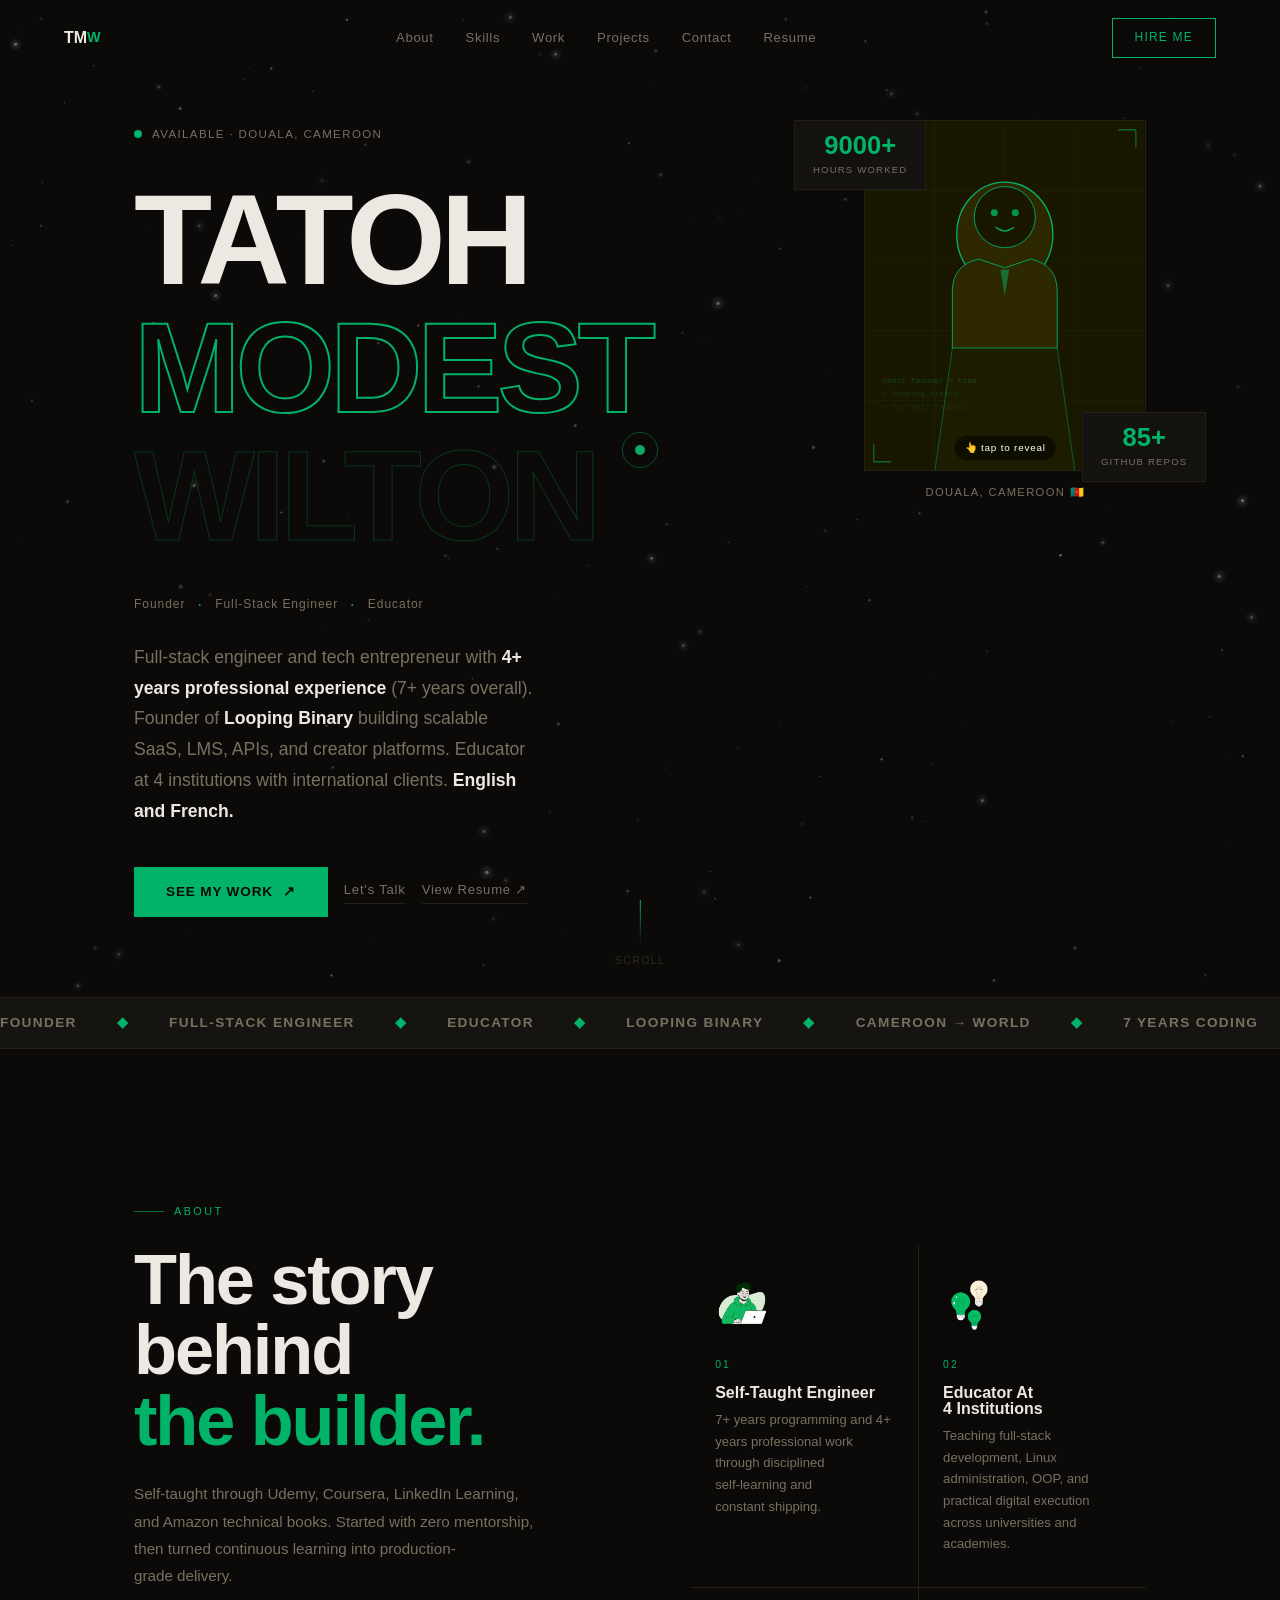
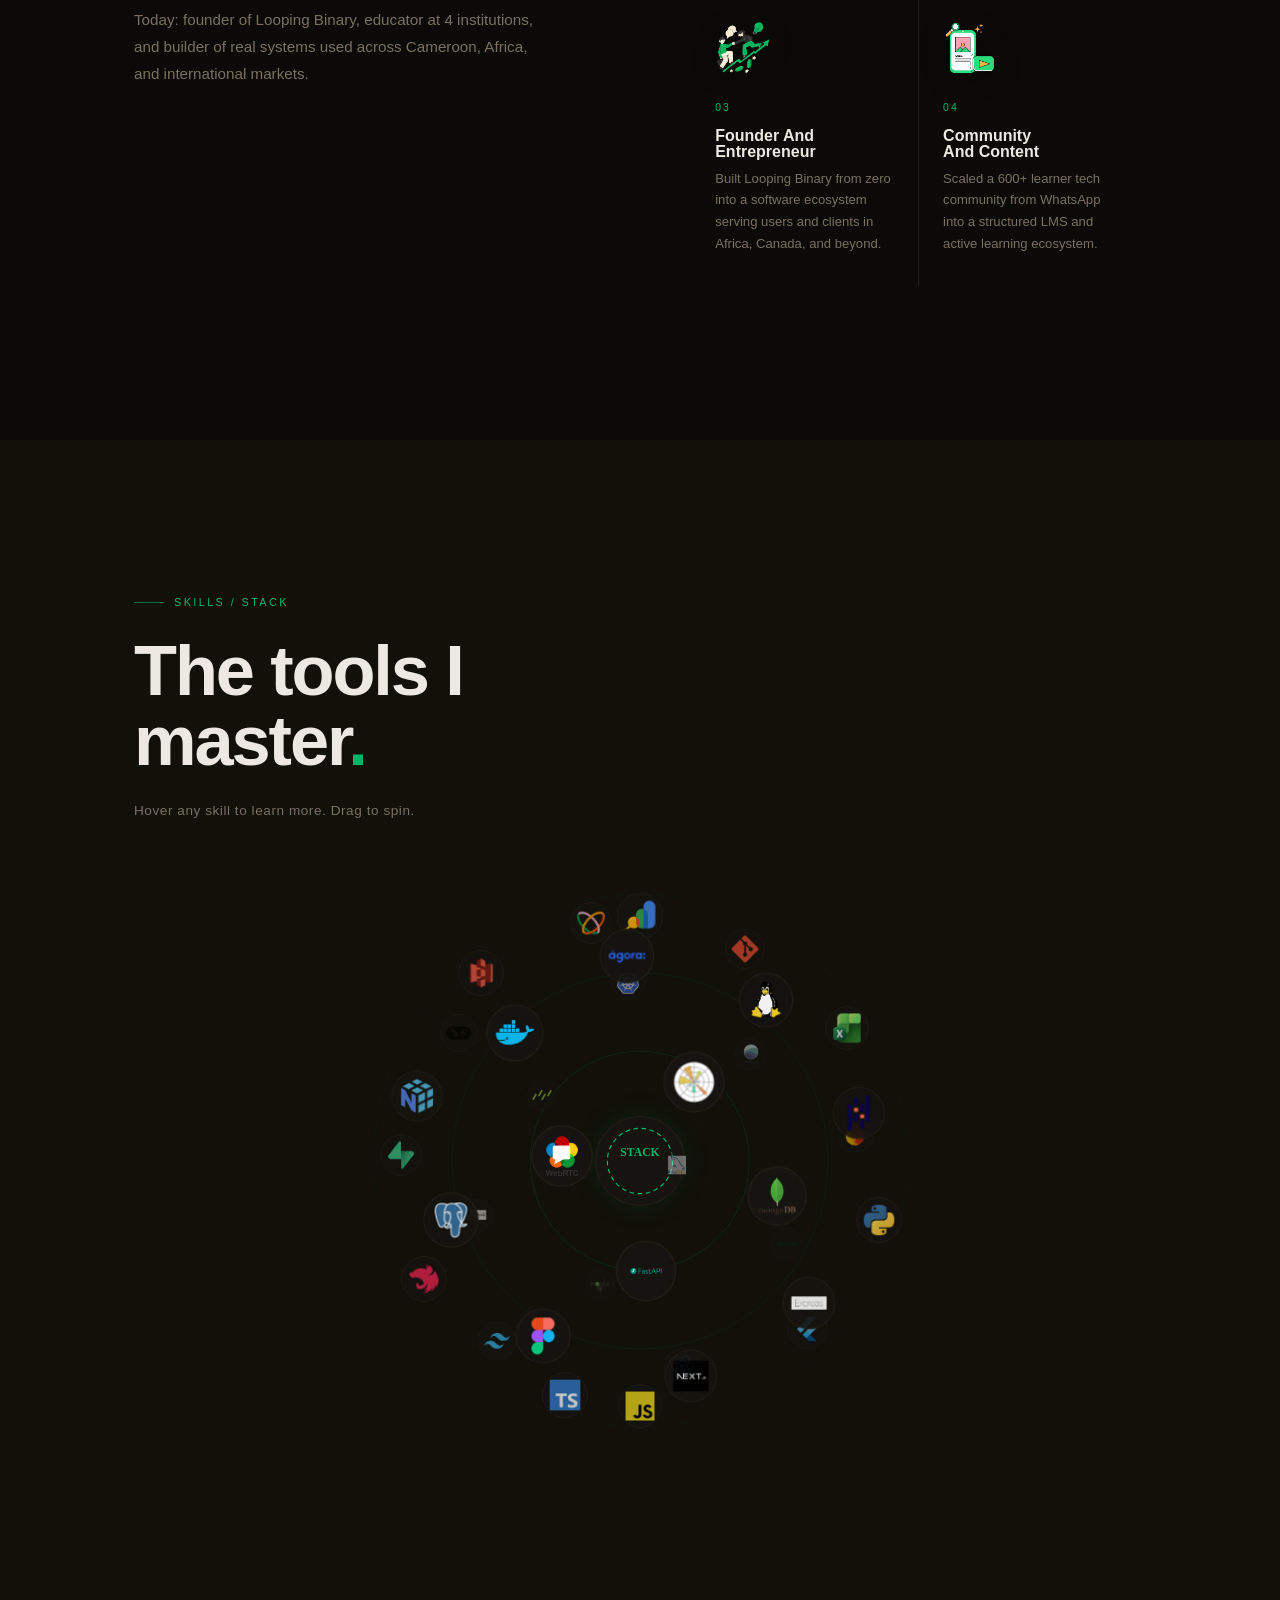
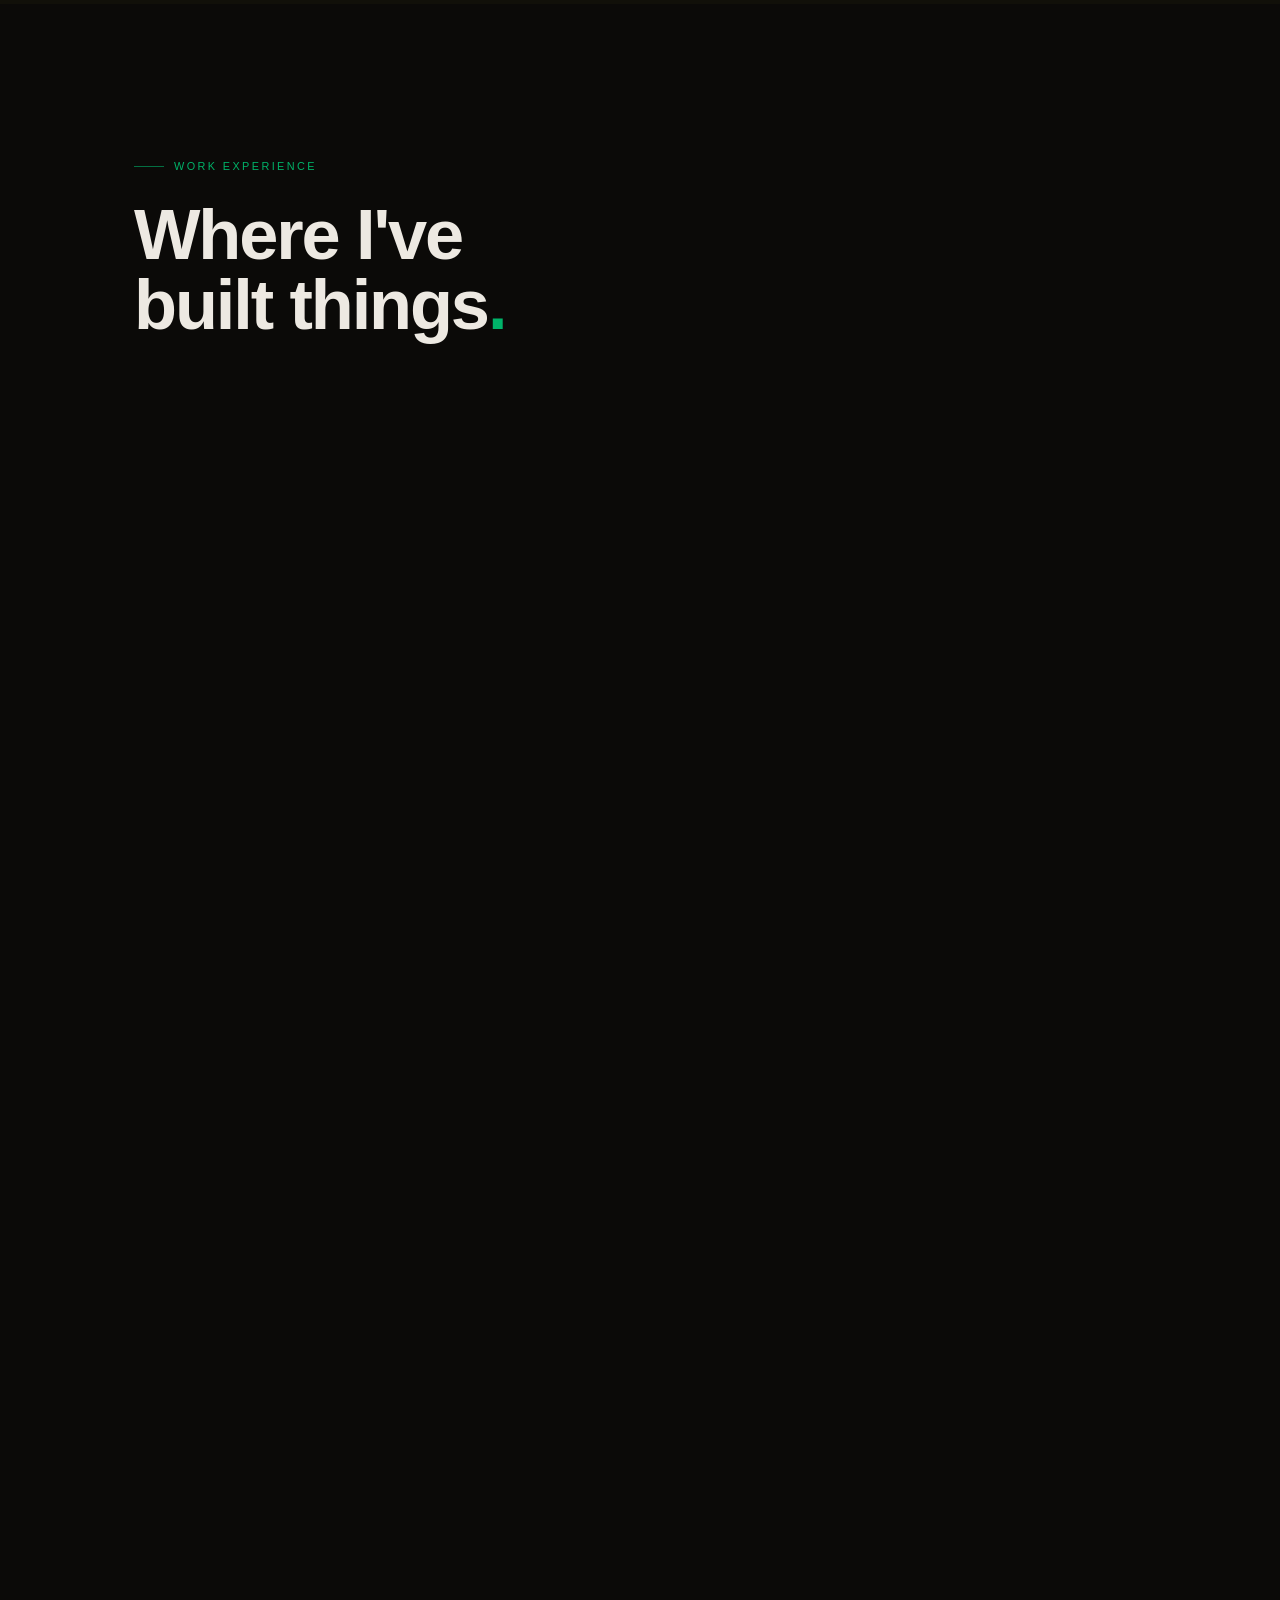
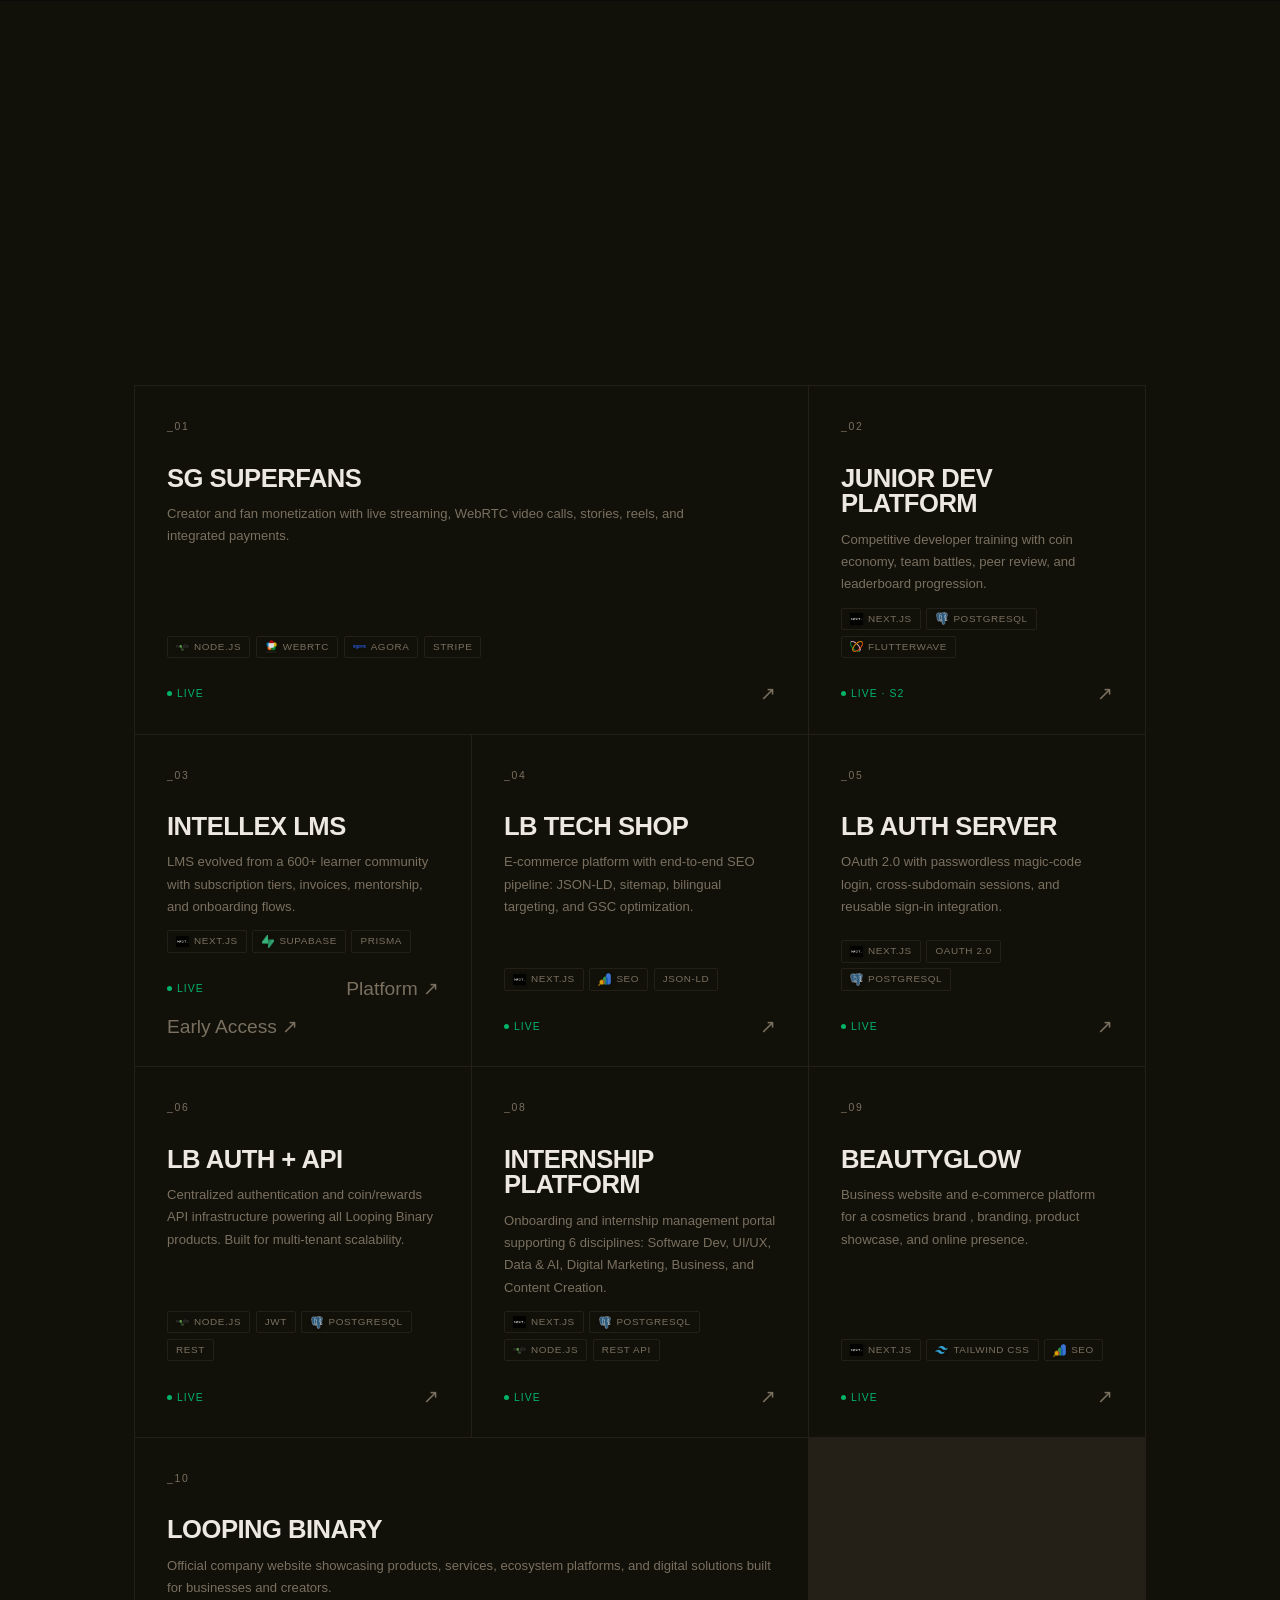
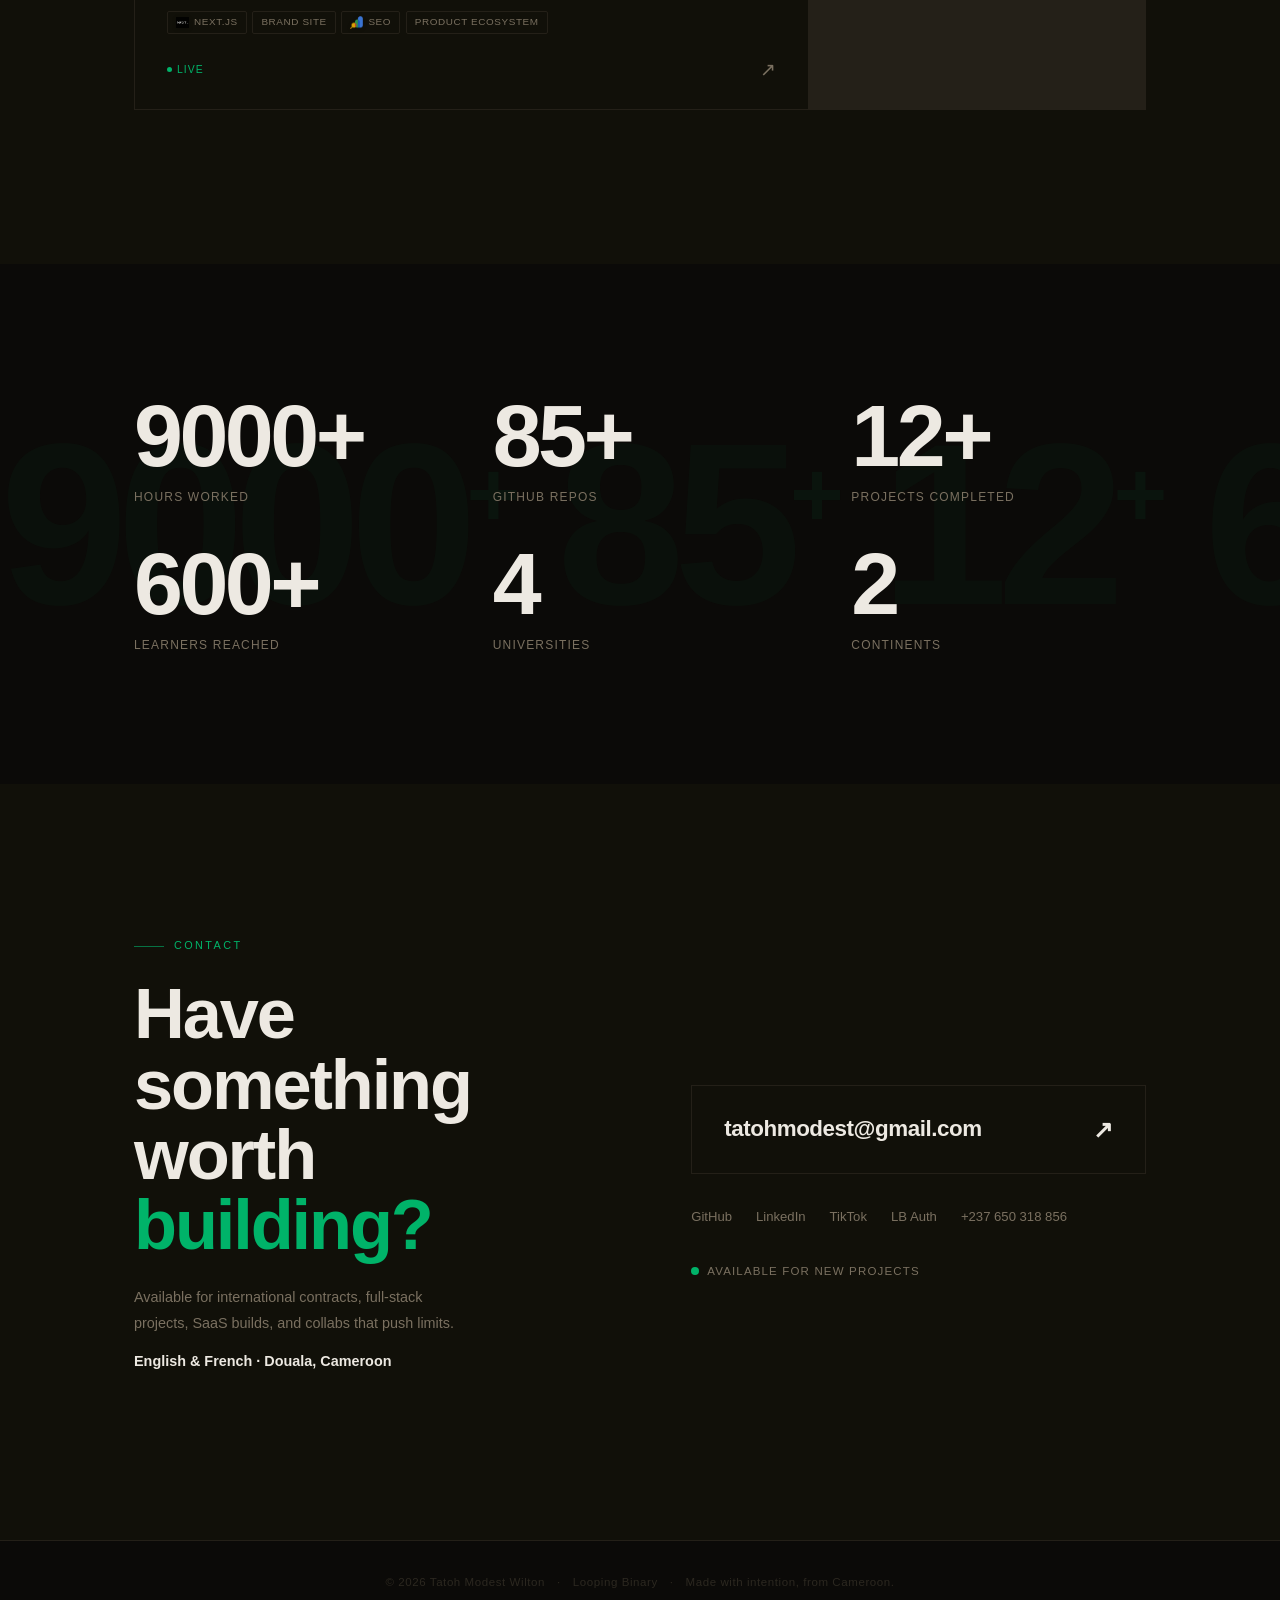
==== commit 523c1f09: "changes" ====
--- a/index.html
+++ b/index.html
@@ -79,9 +79,9 @@
 
       <div class="hero-tags">
         <span>Founder</span>
-        <span class="tag-sep">×</span>
+        <span class="tag-sep">·</span>
         <span>Full-Stack Engineer</span>
-        <span class="tag-sep">×</span>
+        <span class="tag-sep">·</span>
         <span>Educator</span>
       </div>
 
@@ -137,6 +137,8 @@
           <img src="PXL_20260305_094044725~2.jpg.jpeg" alt="Tatoh Modest Wilton" class="hero-real-photo"/>
           <!-- Loader overlay (initial page-load wipe) -->
           <div class="photo-reveal-overlay"></div>
+          <!-- Click hint -->
+          <div class="photo-hint">👆 tap to reveal</div>
         </div>
         <div class="photo-label" id="photoLabel">Douala, Cameroon 🇨🇲</div>
       </div>
--- a/style.css
+++ b/style.css
@@ -31,7 +31,8 @@
   background:var(--bg);
   color:var(--text);
   line-height:1.65;
-  overflow-x:hidden;
+  overflow-x:clip;
+  overscroll-behavior-y:none;
   -webkit-font-smoothing:antialiased;
   cursor:none;
 }
@@ -69,10 +70,9 @@
   z-index:9000;
   display:flex;flex-direction:column;
   align-items:center;justify-content:center;gap:1.5rem;
-  transition:opacity .65s var(--ease), transform .65s var(--ease), visibility .65s;
-  will-change:opacity,transform;
-}
-#loader.done{opacity:0;transform:translateY(-14px) scale(0.98);visibility:hidden;pointer-events:none}
+  transition:opacity .65s var(--ease), visibility .65s;
+}
+#loader.done{opacity:0;visibility:hidden;pointer-events:none}
 .loader-logo{
   font-family:var(--font-d);font-weight:700;
   font-size:clamp(3rem,10vw,7rem);
@@ -100,8 +100,13 @@
   border-color:var(--border);
 }
 .nav-logo{
-  font-family:var(--font-d);font-weight:700;font-size:1.3rem;
-  letter-spacing:-.02em;display:flex;align-items:baseline;gap:1px;
+  display:flex;align-items:center;font-weight:800;
+}
+.nav-logo-img{
+  height:36px;
+  width:auto;
+  display:block;
+  object-fit:contain;
 }
 .nav-logo-w{color:var(--accent);font-size:.9em}
 .nav-links{display:flex;gap:2rem;font-size:.82rem;letter-spacing:.05em;color:var(--muted)}
@@ -120,6 +125,8 @@
 @media(max-width:768px){
   .nav-links{display:none}
   .nav-burger{display:flex}
+  /* keep hire-me beside the burger, shrink padding */
+  .nav-hire{padding:7px 14px;font-size:.68rem}
 }
 .mob-menu{
   position:fixed;inset:0;background:var(--bg);z-index:490;
@@ -132,7 +139,7 @@
 
 /* ── HERO ── */
 #hero{
-  position:relative;min-height:100dvh;
+  position:relative;min-height:100vh;min-height:100svh;
   display:flex;flex-direction:column;justify-content:center;
   overflow:hidden;
 }
@@ -153,9 +160,9 @@
   background:var(--accent);flex-shrink:0;
   animation:blink 2s ease infinite;
 }
-@keyframes blink{0%,100%{opacity:1;transform:scale(1)}50%{opacity:.3;transform:scale(.7)}}
-
-/* Name reveal */
+@keyframes blink{0%,100%{opacity:1}50%{opacity:.25}}
+
+/* Name reveal — cinematic wipe-up */
 .overflow-hidden{overflow:hidden;display:block}
 .hero-name-wrap{margin-bottom:2rem}
 .hero-name-line{
@@ -164,12 +171,19 @@
   letter-spacing:-.04em;line-height:1.0;display:block;
 }
 .slide-up{
-  display:block;transform:translateY(110%);
-  transition:transform 1s var(--ease);
-}
-.slide-up.visible{transform:translateY(0)}
-.delay-1{transition-delay:.12s}
-.delay-2{transition-delay:.24s}
+  display:block;
+  transform:translateY(115%) skewY(6deg);
+  opacity:0;
+  transition:
+    transform 1.1s cubic-bezier(.16,1,.3,1),
+    opacity   .6s ease;
+}
+.slide-up.visible{
+  transform:translateY(0) skewY(0deg);
+  opacity:1;
+}
+.delay-1{transition-delay:.18s}
+.delay-2{transition-delay:.36s}
 .outline-text{
   color:transparent;
   -webkit-text-stroke:2px var(--accent);
@@ -202,7 +216,7 @@
 .btn-outline:hover{color:var(--accent);border-color:var(--accent)}
 
 /* Hero photo */
-.hero-right{position:relative;flex-shrink:0}
+.hero-right{position:relative;flex-shrink:0;overflow:visible}
 .hero-photo-wrap{position:relative;display:flex;flex-direction:column;align-items:center;gap:.75rem}
 .hero-photo-frame{
   width:clamp(200px,22vw,300px);
@@ -260,6 +274,29 @@
 }
 .photo-reveal-overlay.revealed{transform:scaleY(0)}
 .photo-label{font-size:.7rem;letter-spacing:.12em;text-transform:uppercase;color:var(--muted);transition:color .3s}
+
+/* Click-me hint badge */
+.photo-hint{
+  position:absolute;bottom:10px;left:50%;transform:translateX(-50%);
+  z-index:11;
+  background:rgba(0,0,0,.55);
+  color:#fff;
+  font-size:.62rem;letter-spacing:.08em;
+  padding:4px 10px;
+  border-radius:20px;
+  pointer-events:none;
+  white-space:nowrap;
+  animation:hintPulse 2s ease-in-out infinite;
+  transition:opacity .4s ease;
+}
+.hero-photo-frame.revealed .photo-hint,
+.hero-photo-frame:hover .photo-hint{
+  opacity:0;
+}
+@keyframes hintPulse{
+  0%,100%{opacity:.85;transform:translateX(-50%) translateY(0)}
+  50%{opacity:1;transform:translateX(-50%) translateY(-3px)}
+}
 
 /* Floating stat pills */
 .stat-pill{
@@ -271,13 +308,17 @@
   display:flex;flex-direction:column;align-items:center;
   backdrop-filter:blur(12px);
   animation:floatY 5s ease-in-out infinite var(--fd,0s);
+  will-change:transform;
 }
 .stat-pill--tl{top:0;left:-70px}
 .stat-pill--br{bottom:20px;right:-60px}
 .sp-num{font-family:var(--font-d);font-size:1.6rem;font-weight:700;color:var(--accent);line-height:1}
 .sp-lbl{font-size:.6rem;letter-spacing:.12em;text-transform:uppercase;color:var(--muted);margin-top:3px}
-@keyframes floatY{0%,100%{transform:translateY(0)}50%{transform:translateY(-10px)}}
-@media(max-width:900px){.stat-pill{display:none}}
+@keyframes floatY{0%,100%{transform:translateY(0)}50%{transform:translateY(-8px)}}
+@media(max-width:1000px){
+  .stat-pill--tl{top:-48px;left:0;right:auto}
+  .stat-pill--br{bottom:-48px;right:0;left:auto}
+}
 
 .scroll-hint{
   position:absolute;bottom:28px;left:50%;transform:translateX(-50%);
@@ -301,6 +342,7 @@
 .ticker-wrap{
   overflow:hidden;border-top:1px solid var(--border);border-bottom:1px solid var(--border);
   padding:14px 0;background:var(--surface);
+  contain:layout paint;
 }
 .ticker{
   display:flex;gap:2.5rem;width:max-content;
@@ -639,6 +681,38 @@
   font-size:.72rem;color:var(--faint);letter-spacing:.05em;
 }
 
+/* Hide custom cursor on touch-only devices */
+@media(hover:none){
+  .cursor,.cursor-follower{display:none!important}
+  body{cursor:auto;overflow-x:hidden}
+  button{cursor:pointer}
+
+  /* Orbit rings: rotate + translate combo on wide circles */
+  .orbit-ring{animation:none!important}
+
+  /* Scroll arrow: scaleY inside hero, killed as precaution */
+  .scroll-arrow{animation:none!important}
+
+  /* Hard-contain every section that has animated children */
+  #hero{overflow:hidden;contain:paint}
+  .hero-inner{overflow:hidden}
+  .hero-right{overflow:visible}
+  .orbit-scene{overflow:hidden;contain:paint}
+  .ticker-wrap{contain:layout paint}
+  .impact-section{contain:paint}
+
+  /* Reveal: opacity only — no translateY ever */
+  .reveal{
+    opacity:0;
+    transform:none;
+    transition:opacity .6s ease;
+  }
+  .reveal.visible{opacity:1;transform:none}
+
+  .slide-up{transform:none;transition:opacity .5s ease;opacity:0}
+  .slide-up.visible{opacity:1}
+}
+
 /* ── MAGNETIC ── */
 .magnetic{transition:transform .4s var(--ease)!important}
 
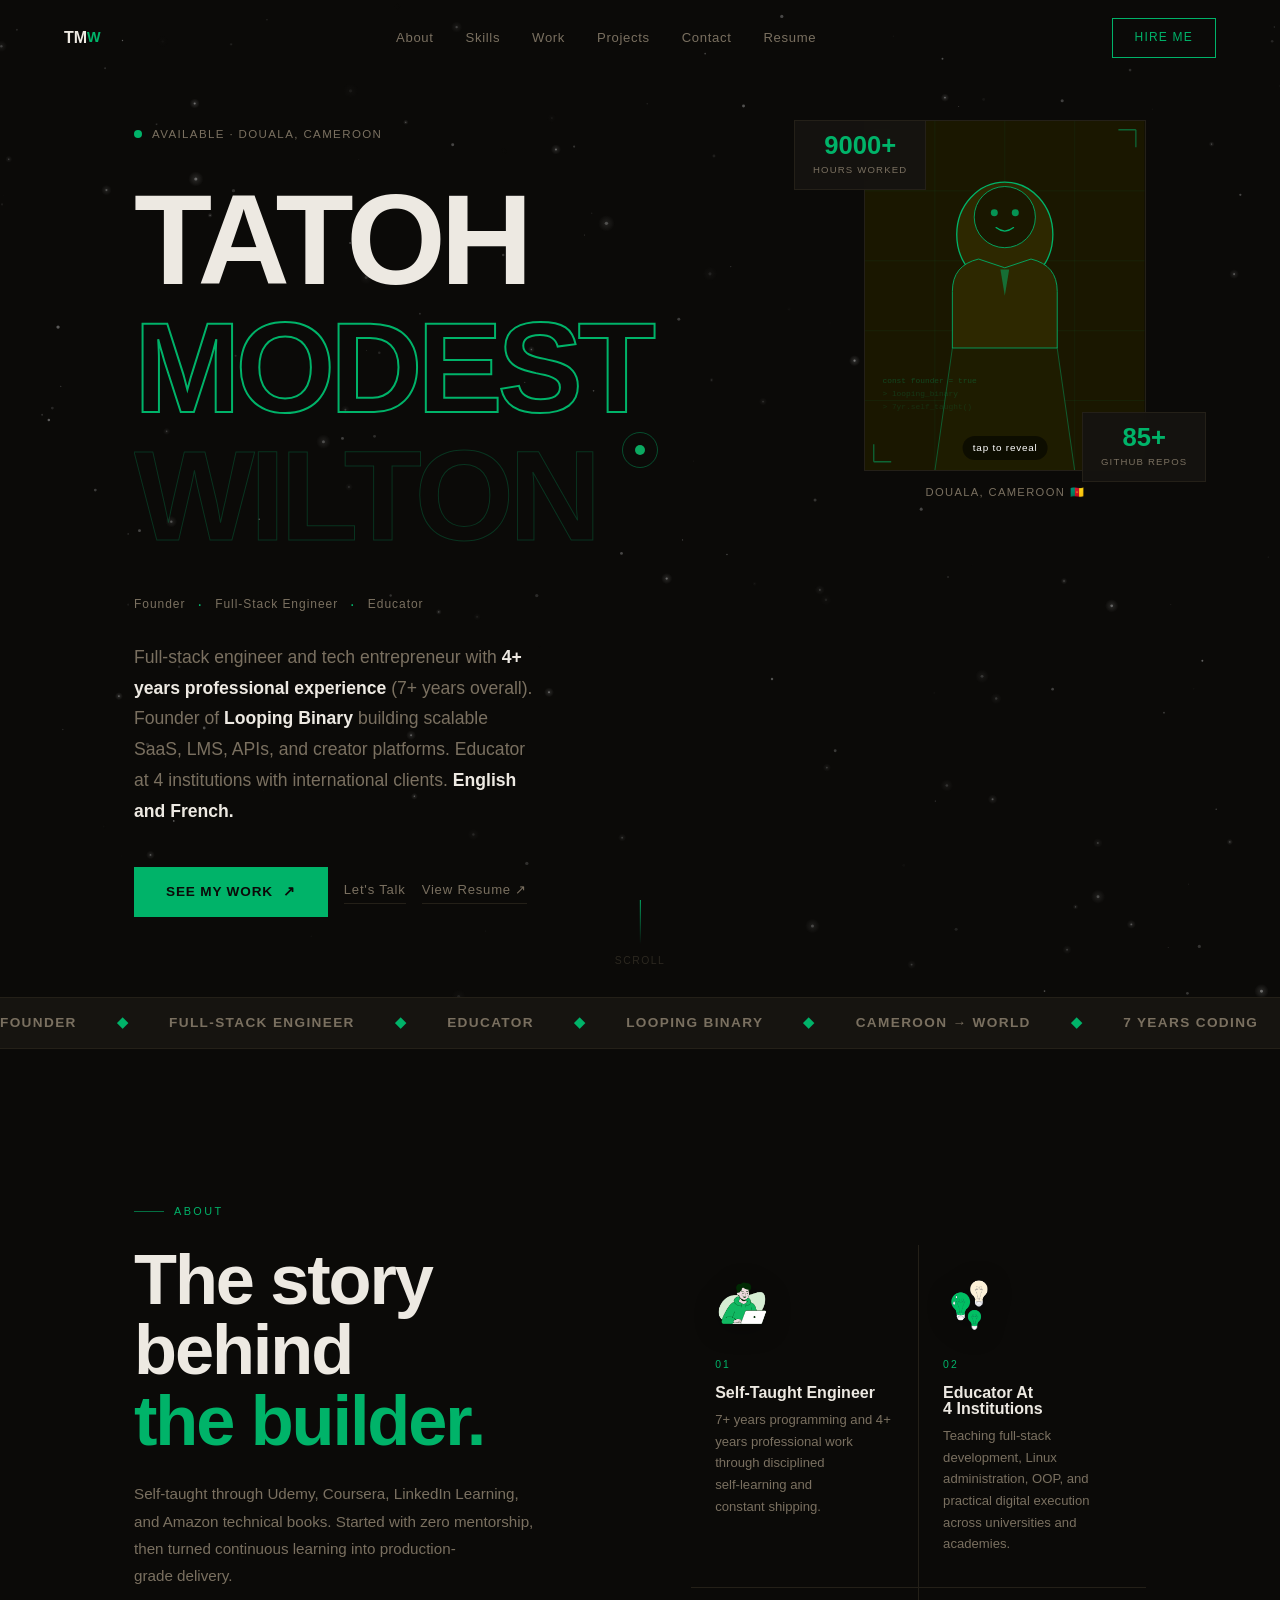
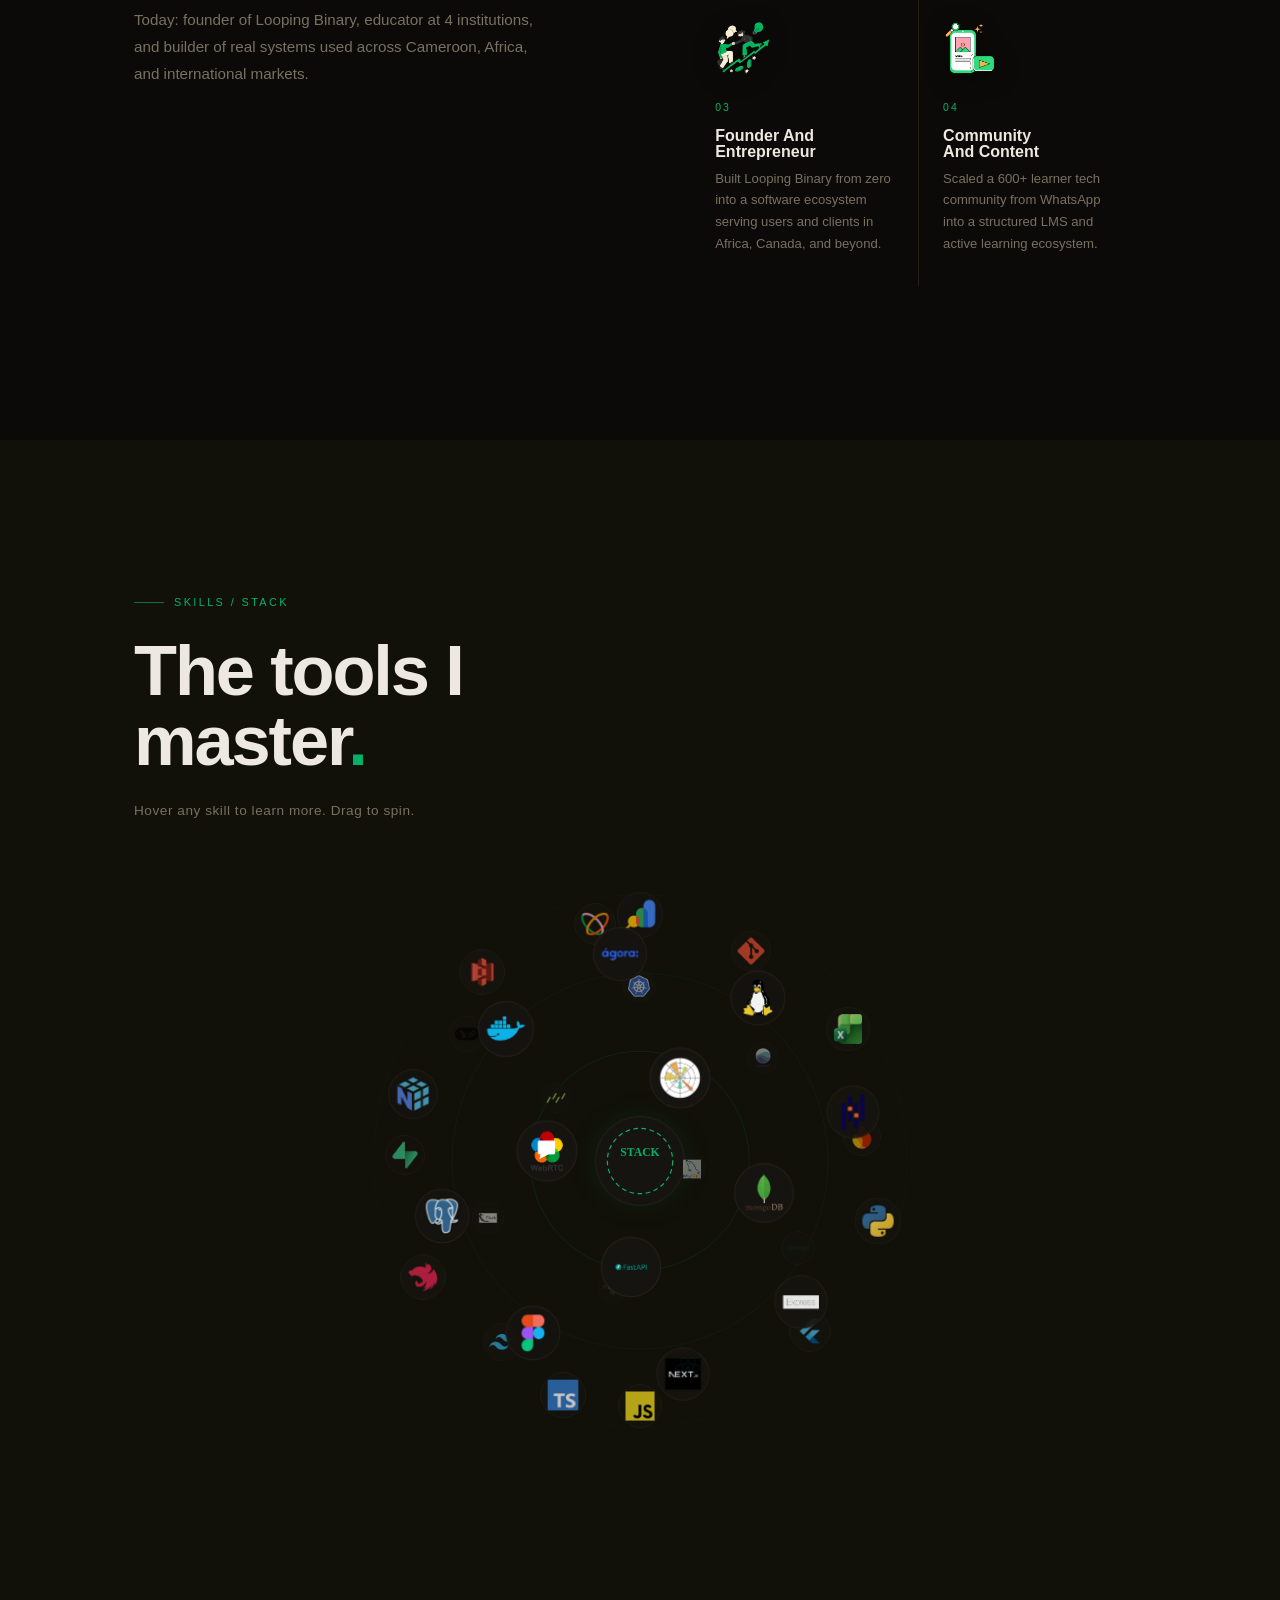
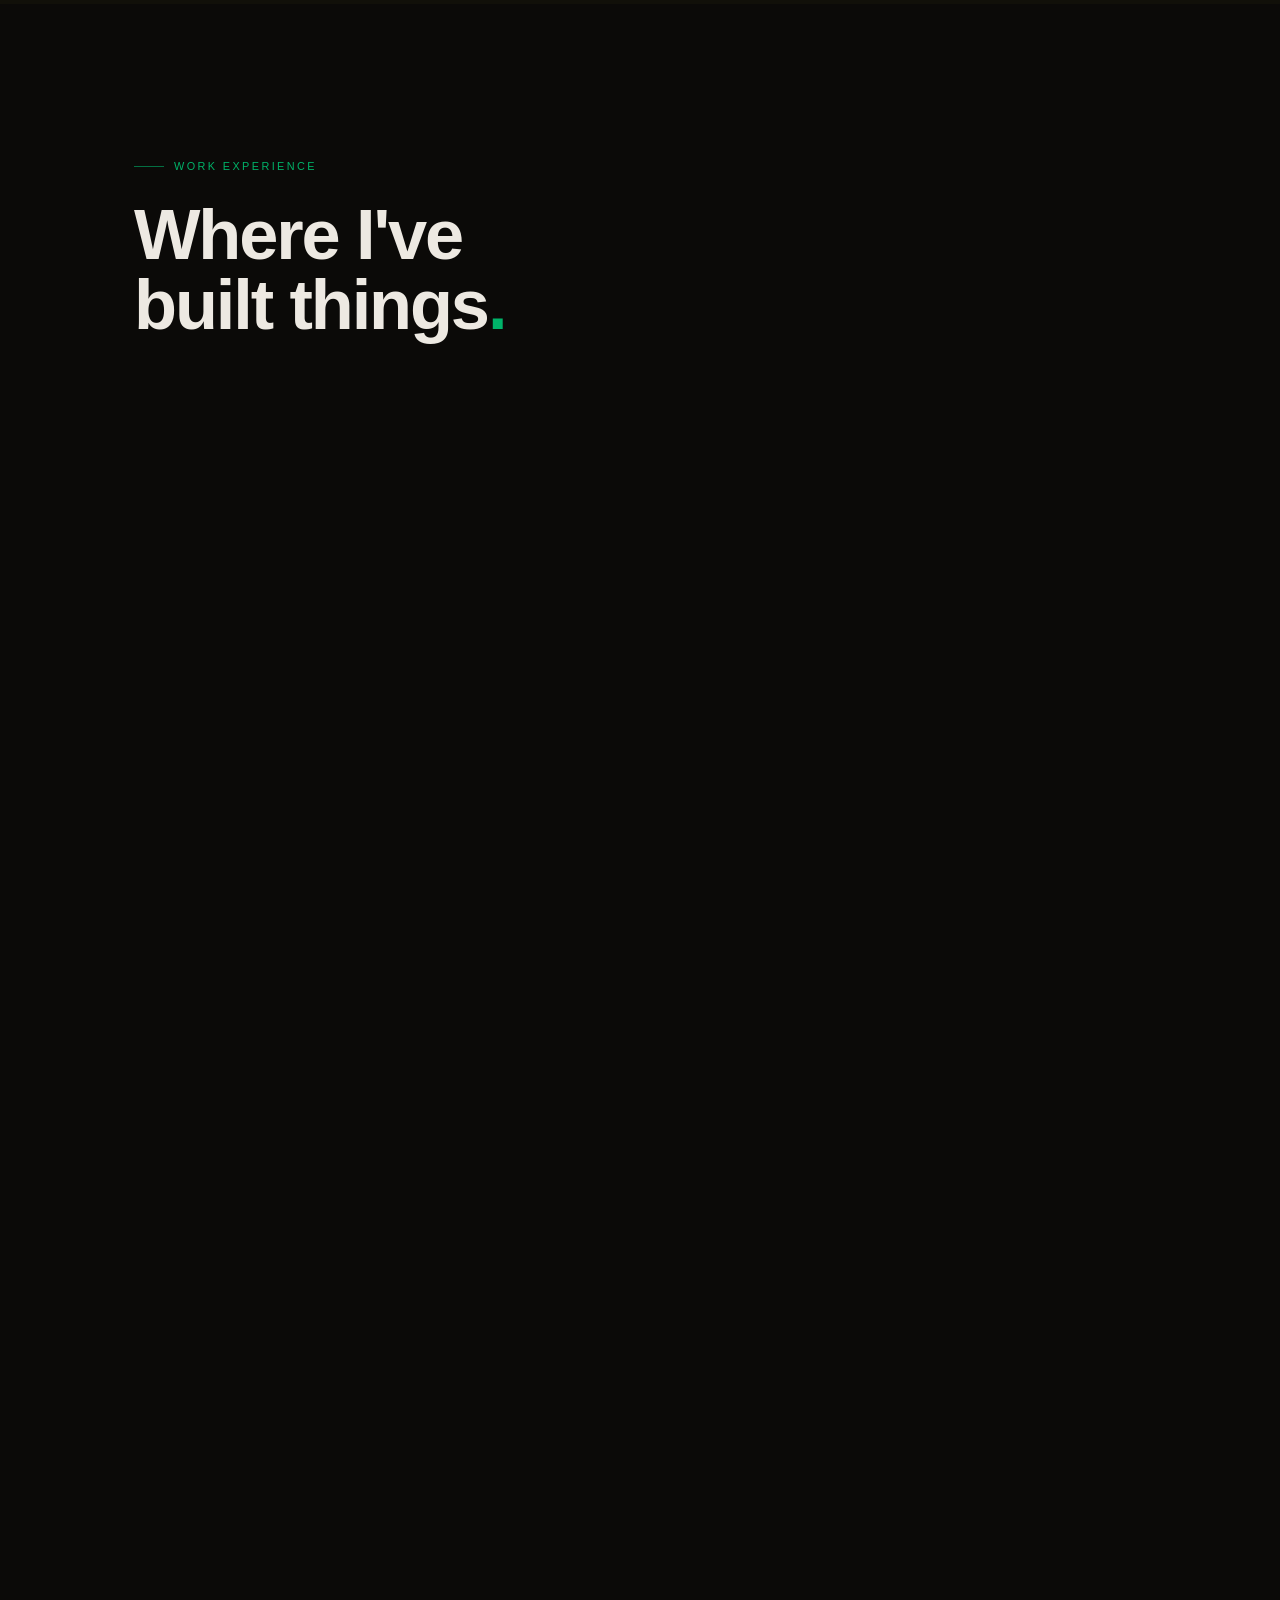
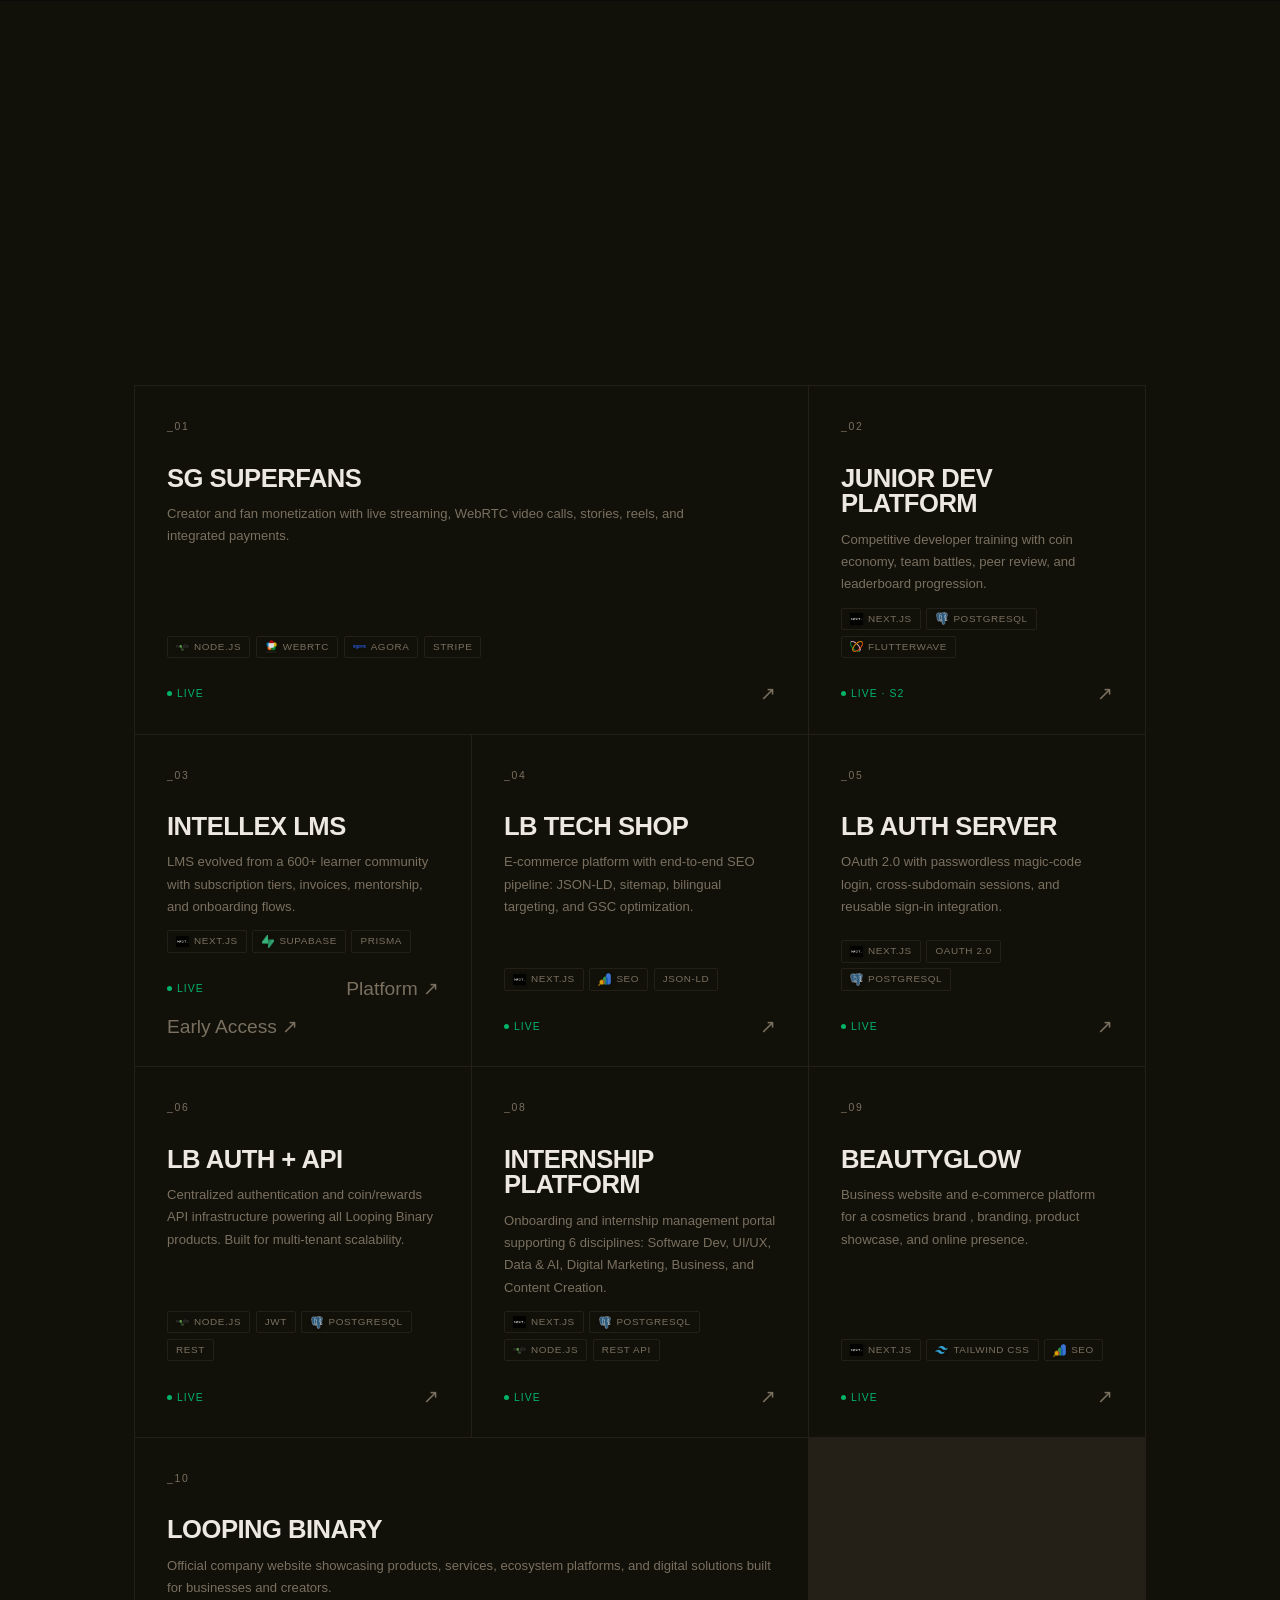
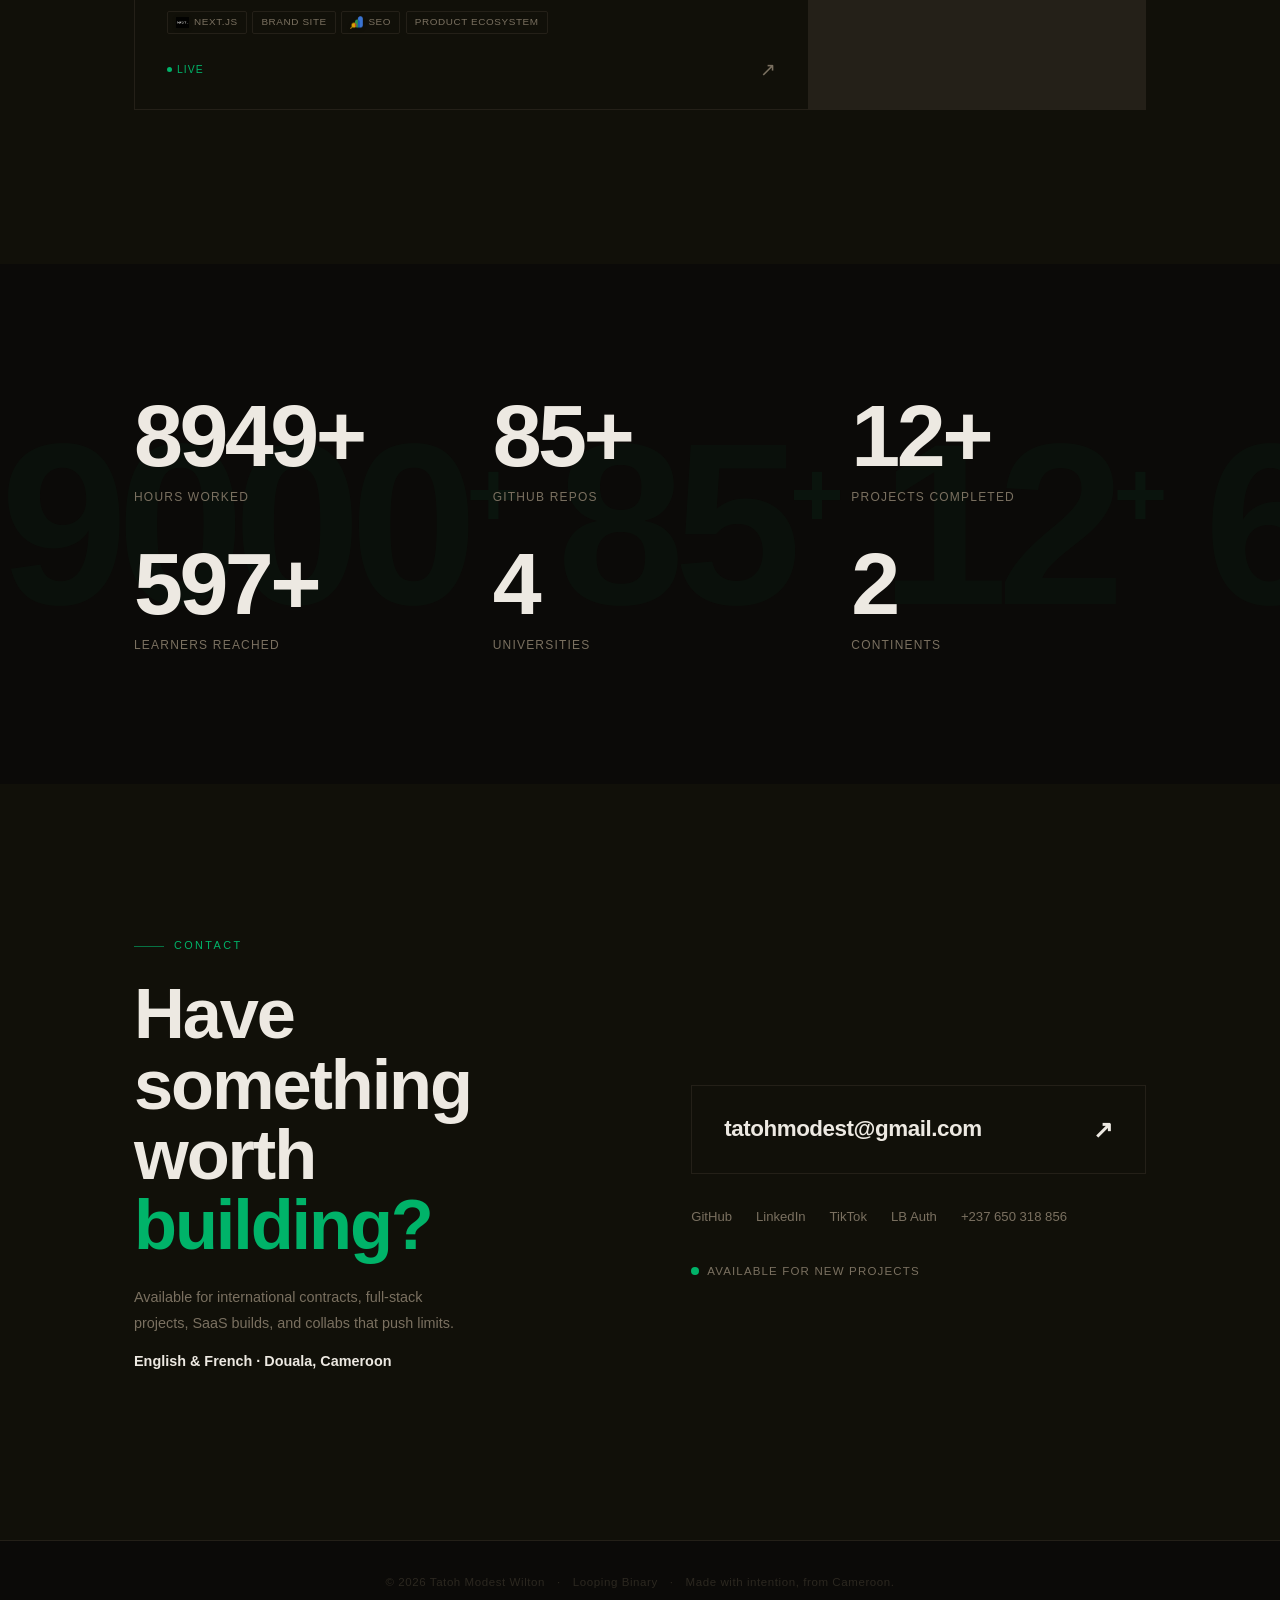
==== commit 1fb90c89: "changes" ====
--- a/index.html
+++ b/index.html
@@ -138,7 +138,7 @@
           <!-- Loader overlay (initial page-load wipe) -->
           <div class="photo-reveal-overlay"></div>
           <!-- Click hint -->
-          <div class="photo-hint">👆 tap to reveal</div>
+          <div class="photo-hint">tap to reveal</div>
         </div>
         <div class="photo-label" id="photoLabel">Douala, Cameroon 🇨🇲</div>
       </div>
